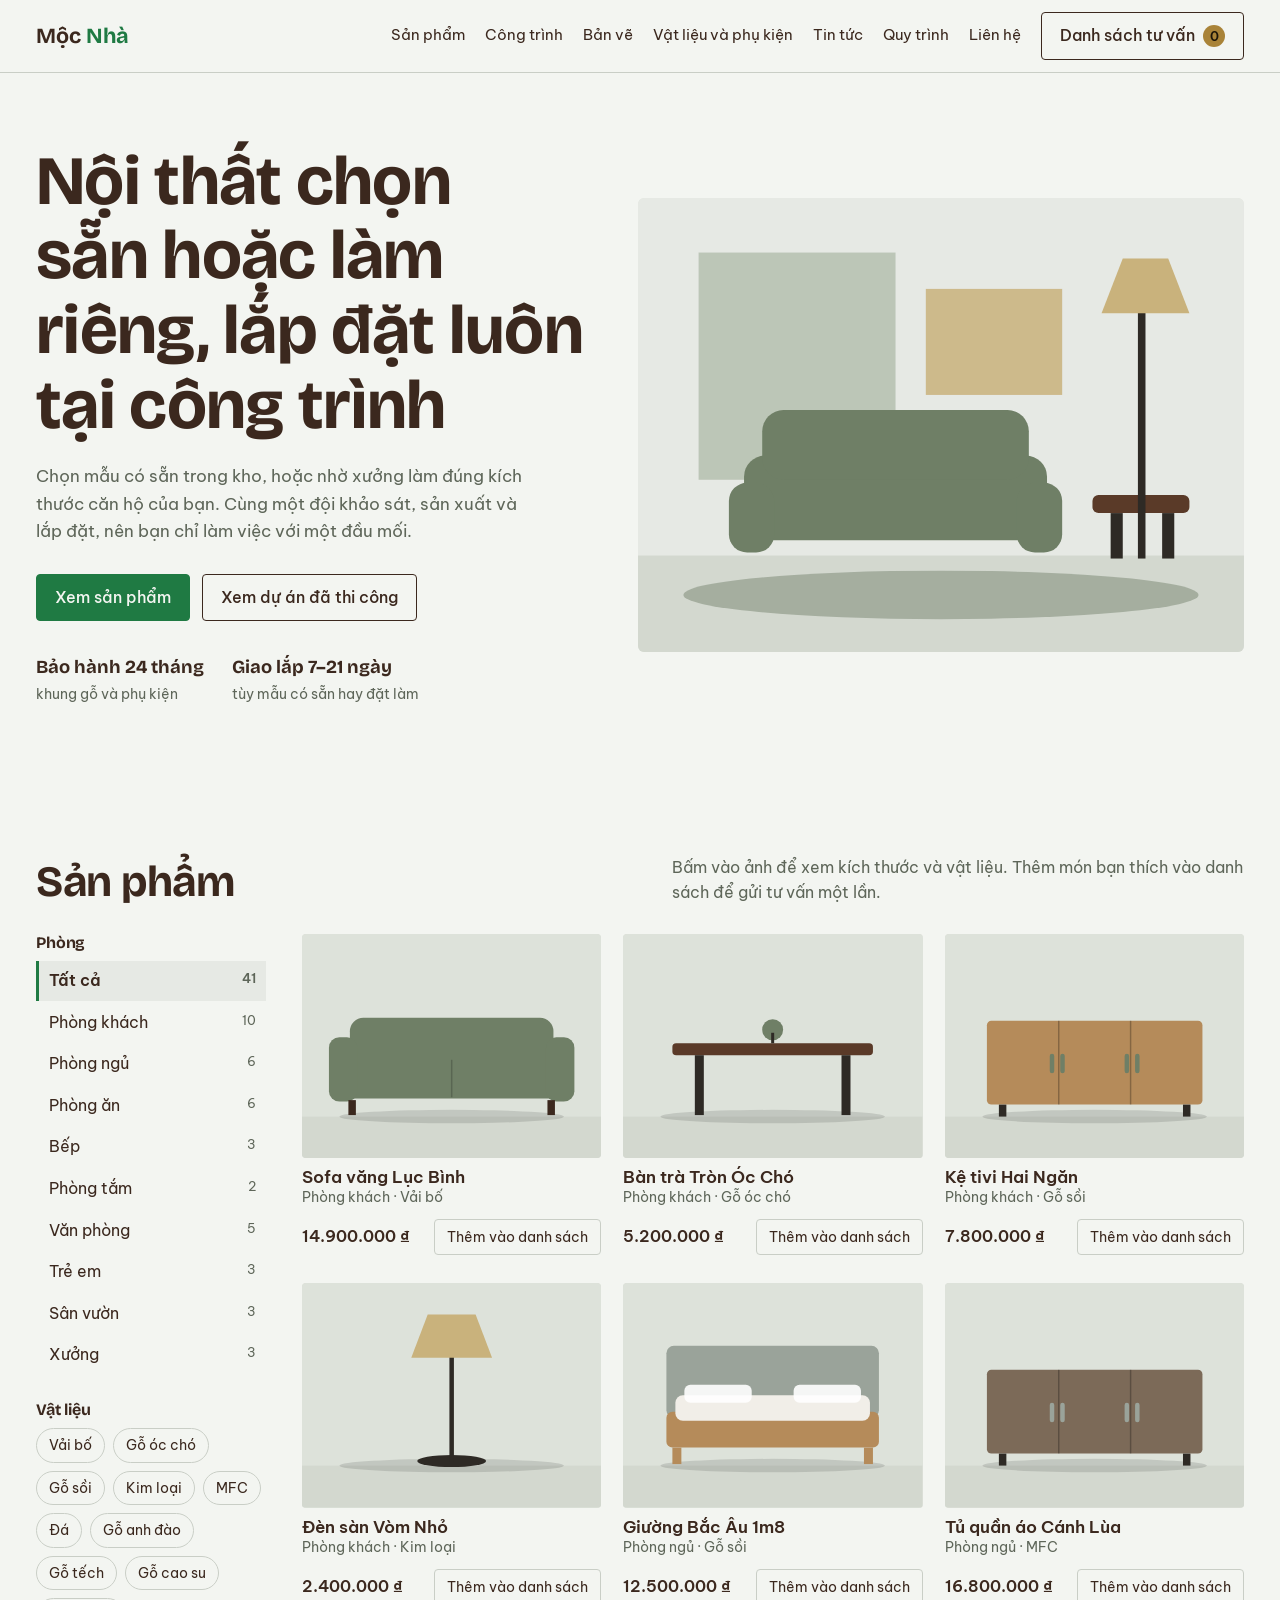
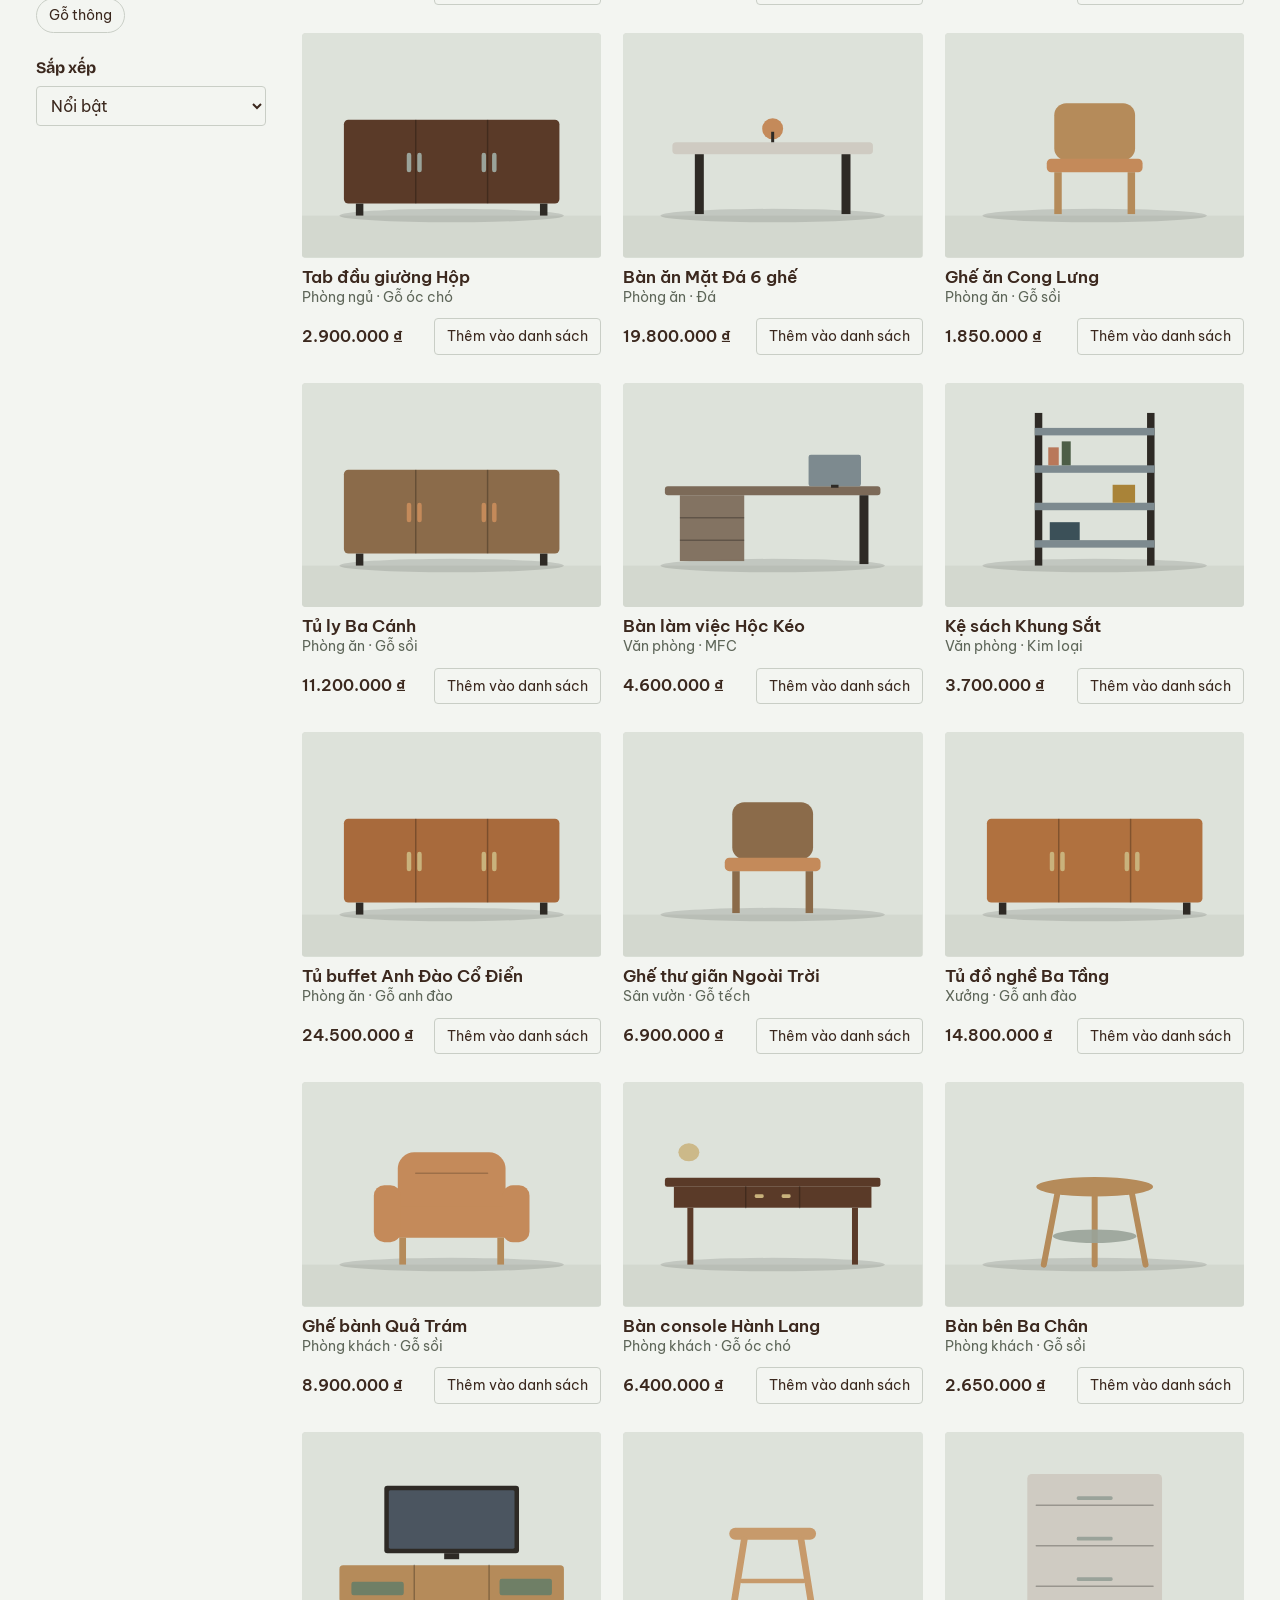
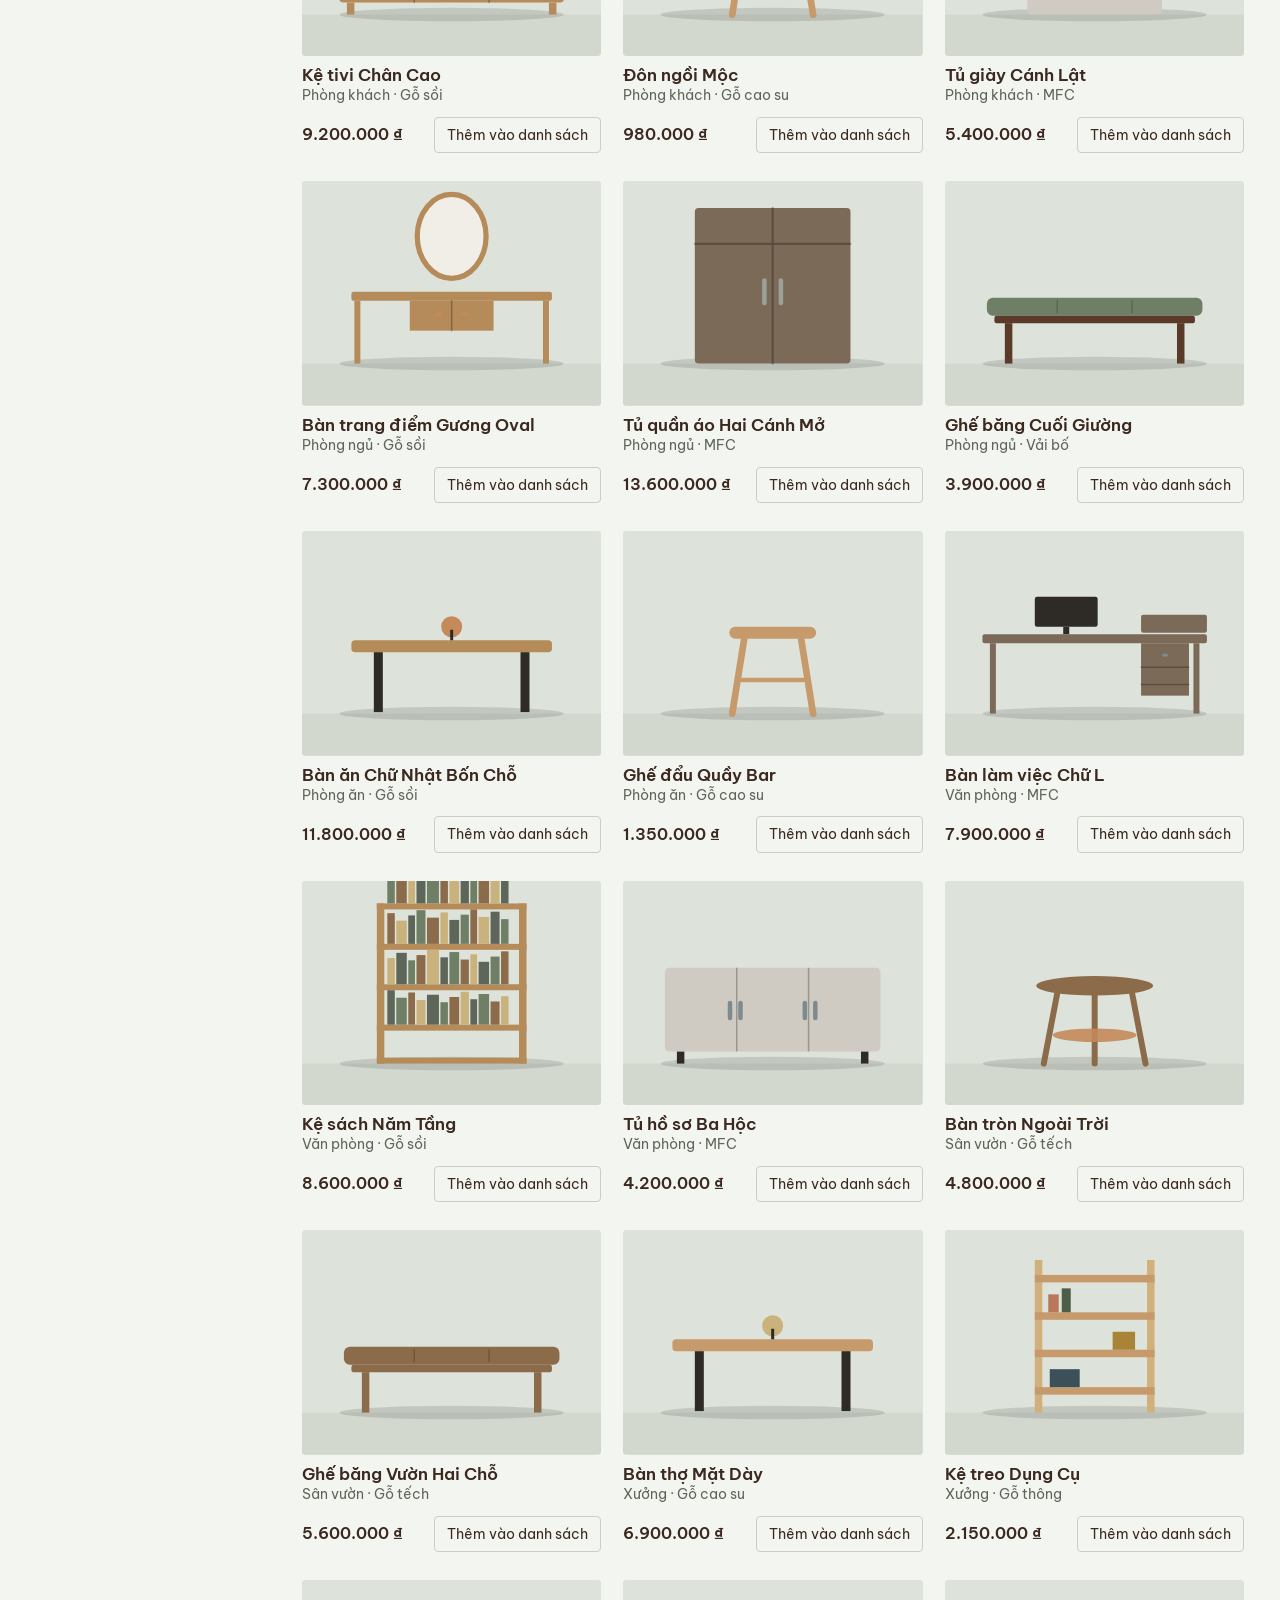
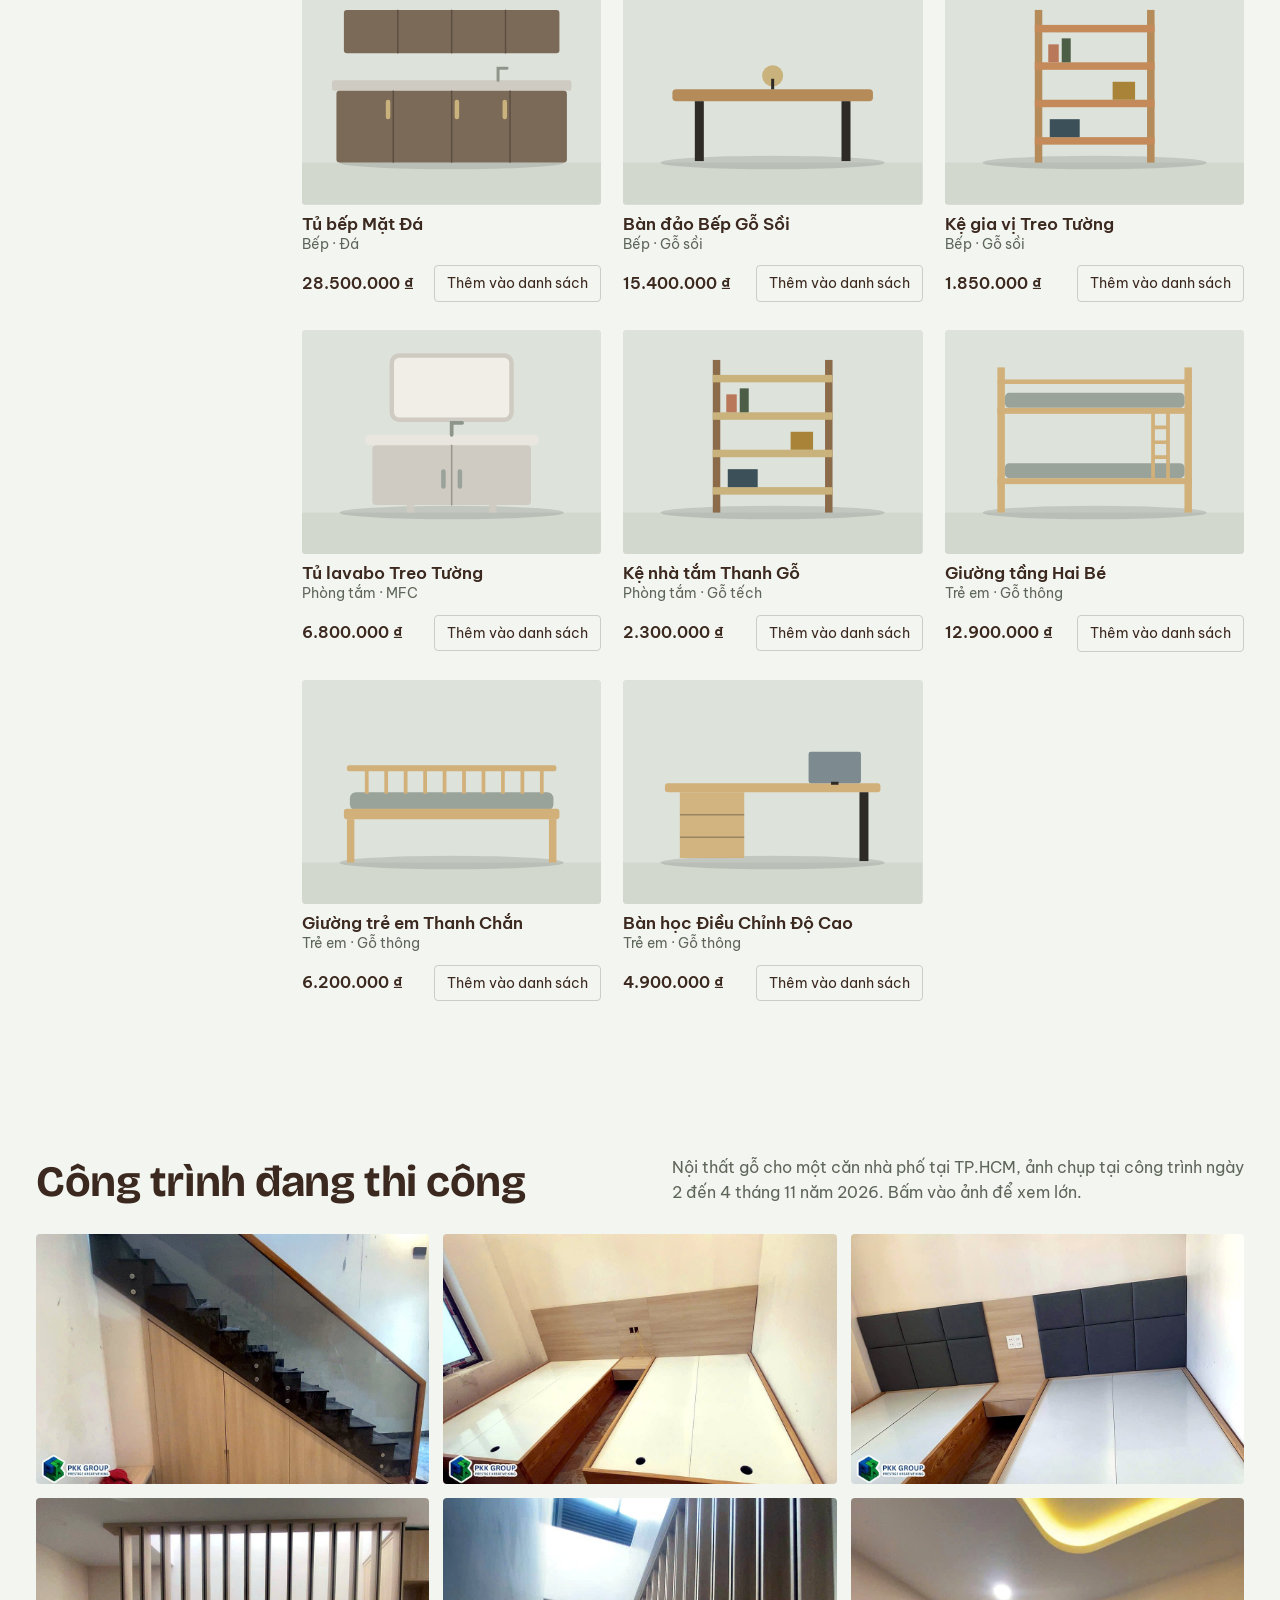
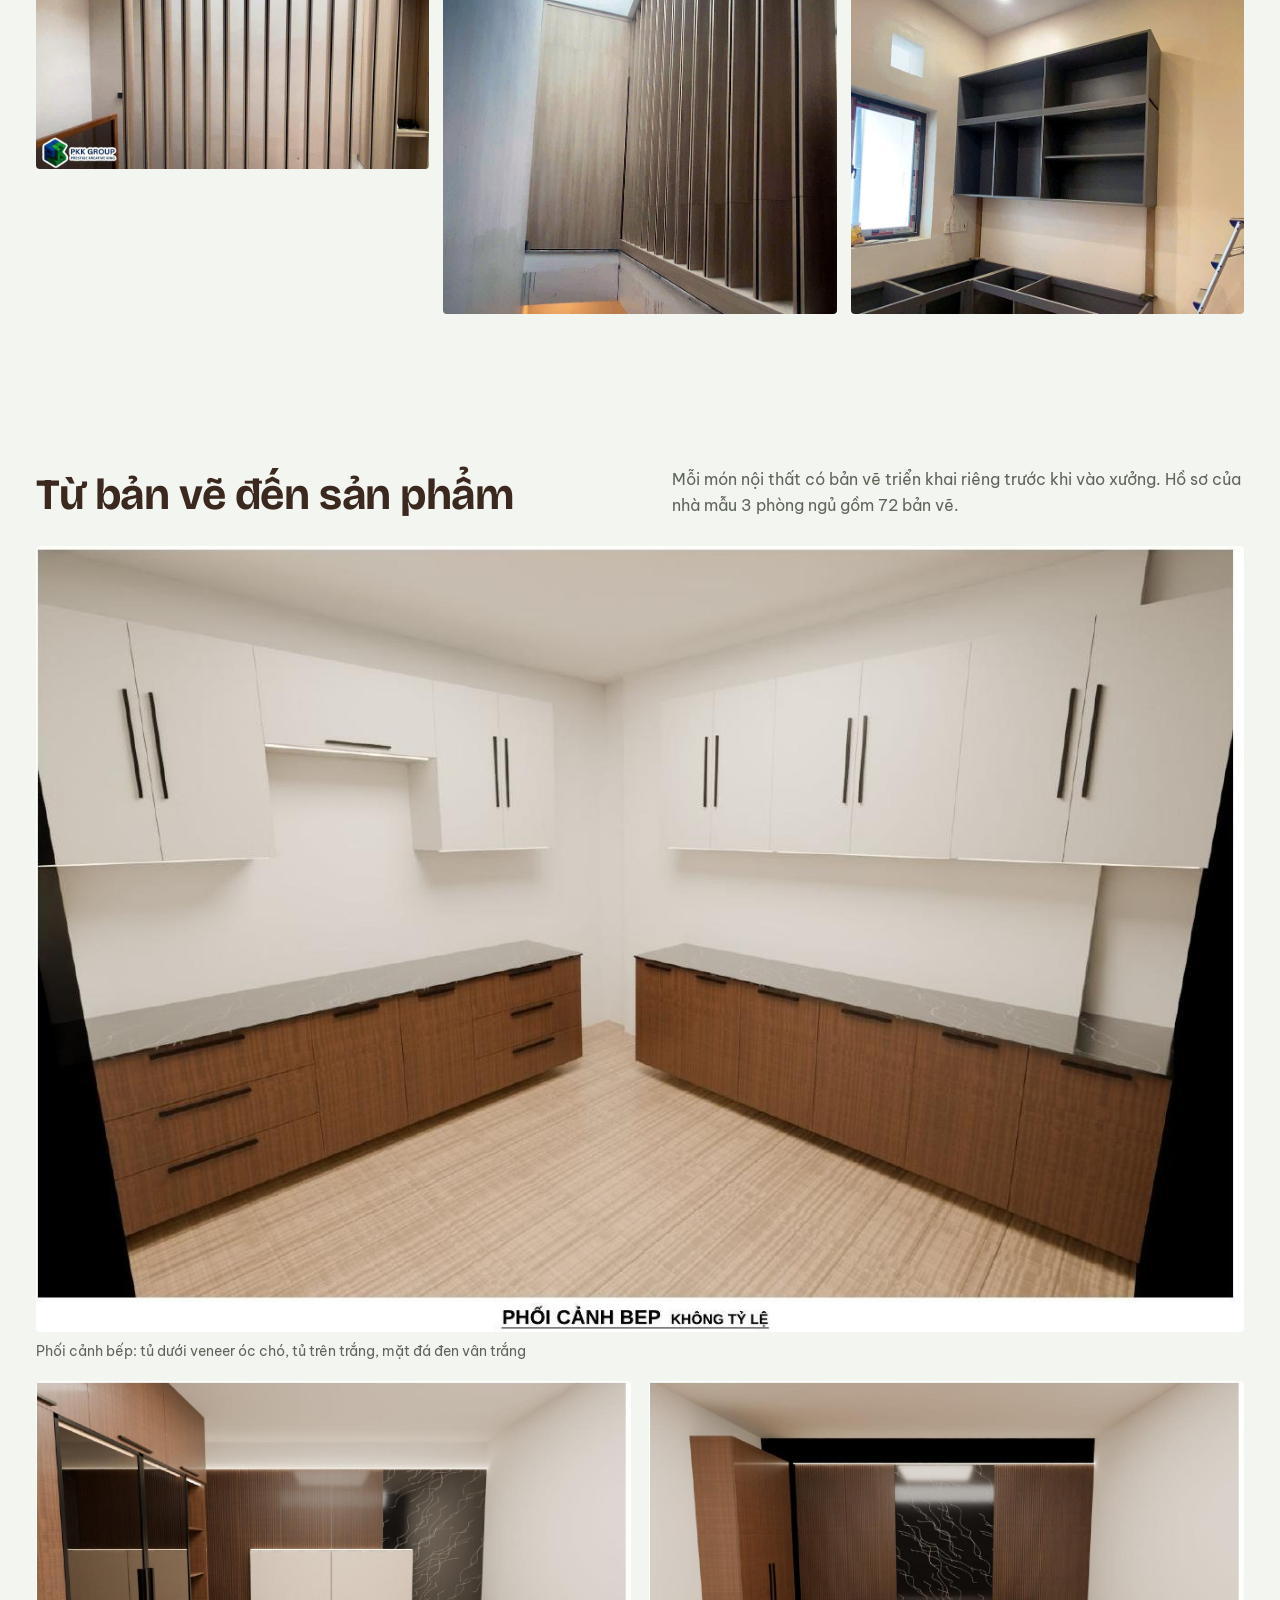
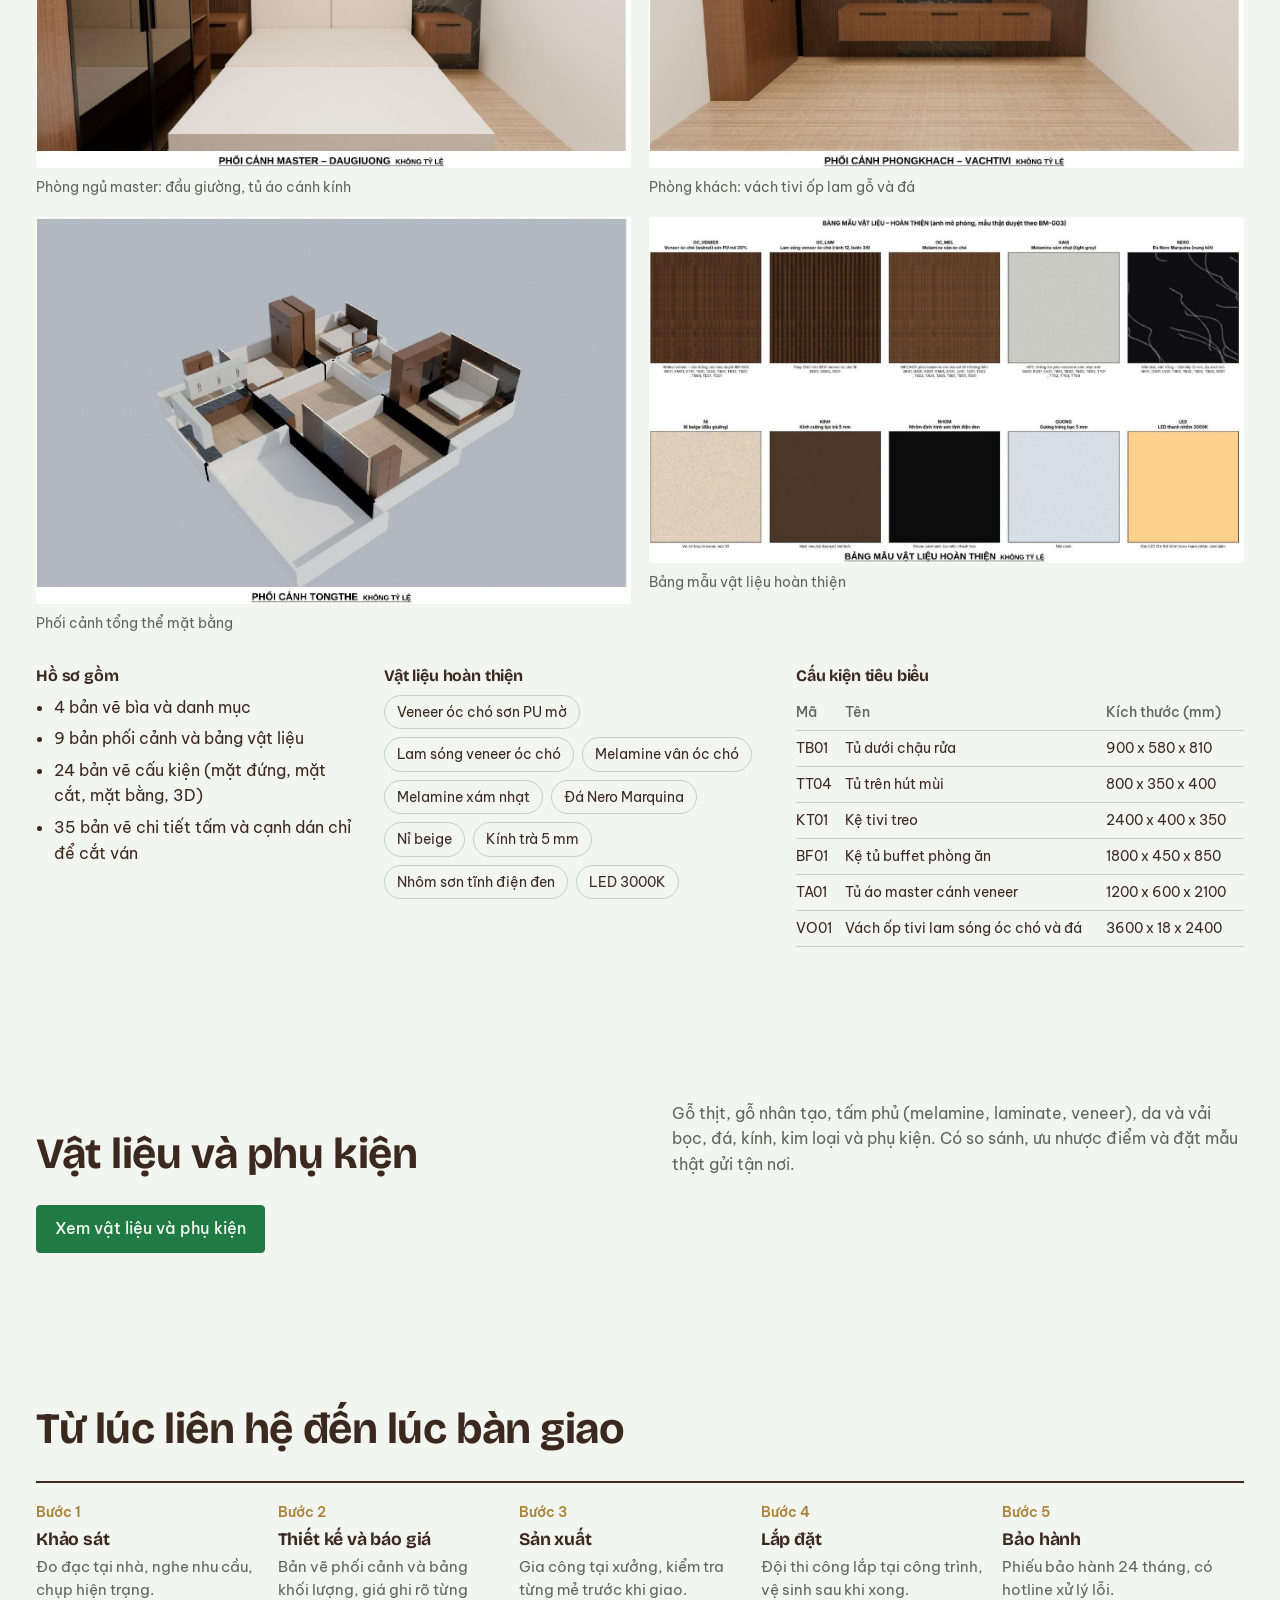
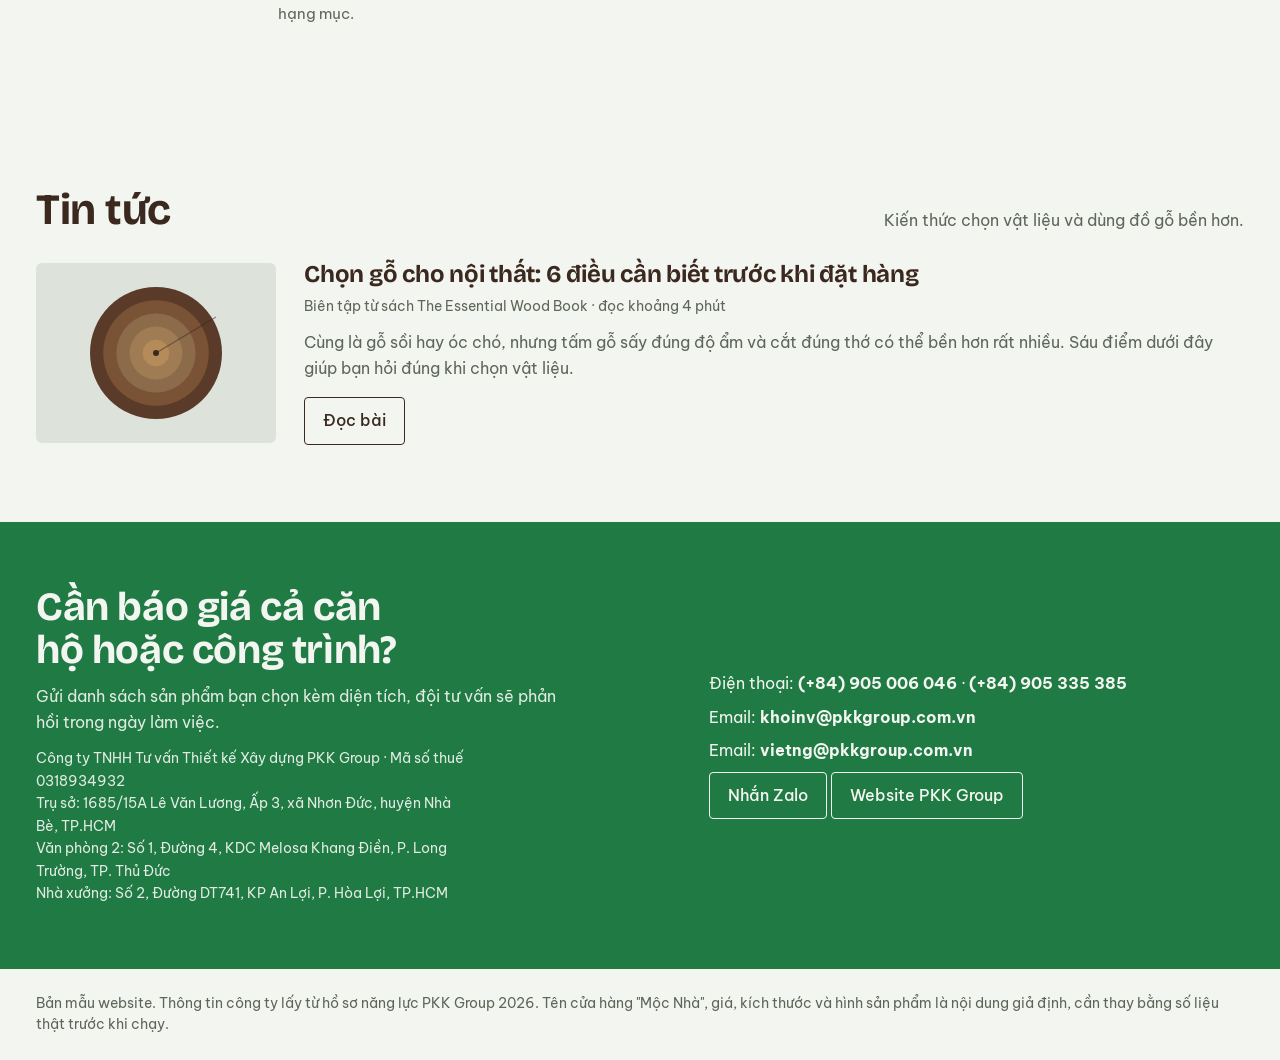
==== index.html @ bb5af784 "Mở rộng danh mục lên 41 sản phẩm, thêm 14 kiểu hình vẽ, bộ lọc tự lấy từ dữ liệu Co-Authored-By: Cla" ====
<!doctype html>
<html lang="vi">
<head>
<meta charset="utf-8">
<meta name="viewport" content="width=device-width,initial-scale=1,viewport-fit=cover">
<title>Mộc Nhà Nội Thất</title>
<meta name="description" content="Nội thất gỗ chọn sẵn hoặc làm riêng, thi công và lắp đặt trọn gói tại TP.HCM.">
<meta name="theme-color" content="#1F7A43">
<meta property="og:type" content="website">
<meta property="og:title" content="Mộc Nhà Nội Thất">
<meta property="og:description" content="Nội thất gỗ chọn sẵn hoặc làm riêng, thi công và lắp đặt trọn gói tại TP.HCM.">
<meta property="og:image" content="assets/du-an/tc-01.jpg">
<link rel="icon" href="favicon.svg" type="image/svg+xml">
<link rel="stylesheet" href="https://fonts.googleapis.com/css2?family=Be+Vietnam+Pro:wght@400;500;600&family=Bricolage+Grotesque:opsz,wght@12..96,500;12..96,700&display=swap">
<link rel="stylesheet" href="styles.css">
</head>
<body>

<header class="top">
  <div class="wrap">
    <a class="brand" href="#top">Mộc<span> Nhà</span></a>
    <nav class="nav" aria-label="Chính">
      <a href="#san-pham">Sản phẩm</a>
      <a href="#cong-trinh">Công trình</a>
      <a href="#ban-ve">Bản vẽ</a>
      <a href="vat-lieu.html">Vật liệu và phụ kiện</a>
      <a href="#tin-tuc">Tin tức</a>
      <a href="#quy-trinh">Quy trình</a>
      <a href="#lien-he">Liên hệ</a>
    </nav>
    <button class="btn" id="openList" type="button"><span class="t">Danh sách tư vấn</span><span class="count" id="listCount">0</span></button>
  </div>
</header>

<main id="top">
  <section class="wrap hero">
    <div>
      <h1>Nội thất chọn sẵn hoặc làm riêng, lắp đặt luôn tại công trình</h1>
      <p class="lead">Chọn mẫu có sẵn trong kho, hoặc nhờ xưởng làm đúng kích thước căn hộ của bạn. Cùng một đội khảo sát, sản xuất và lắp đặt, nên bạn chỉ làm việc với một đầu mối.</p>
      <div class="cta">
        <a class="btn solid" href="#san-pham">Xem sản phẩm</a>
        <a class="btn" href="#du-an">Xem dự án đã thi công</a>
      </div>
      <div class="facts">
        <div><b>Bảo hành 24 tháng</b>khung gỗ và phụ kiện</div>
        <div><b>Giao lắp 7–21 ngày</b>tùy mẫu có sẵn hay đặt làm</div>
      </div>
    </div>
    <div class="scene" id="heroScene" role="img" aria-label="Phòng khách mẫu với sofa, bàn trà và đèn sàn"></div>
  </section>

  <section class="wrap sec" id="san-pham">
    <div class="sec-head">
      <h2>Sản phẩm</h2>
      <p>Bấm vào ảnh để xem kích thước và vật liệu. Thêm món bạn thích vào danh sách để gửi tư vấn một lần.</p>
    </div>
    <div class="shop">
      <aside class="rail" aria-label="Bộ lọc">
        <div><h3>Phòng</h3><ul class="cats" id="cats"></ul></div>
        <div><h3>Vật liệu</h3><div class="chips" id="mats"></div></div>
        <div><h3><label for="sort">Sắp xếp</label></h3>
          <select id="sort"><option value="def">Nổi bật</option><option value="asc">Giá thấp đến cao</option><option value="desc">Giá cao đến thấp</option></select>
        </div>
      </aside>
      <div>
        <div class="grid" id="grid"></div>
      </div>
    </div>
  </section>

  <section class="wrap sec" id="cong-trinh">
    <div class="sec-head">
      <h2>Công trình đang thi công</h2>
      <p>Nội thất gỗ cho một căn nhà phố tại TP.HCM, ảnh chụp tại công trình ngày 2 đến 4 tháng 11 năm 2026. Bấm vào ảnh để xem lớn.</p>
    </div>
    <div class="gal" id="gal"></div>
  </section>

  <section class="wrap sec" id="ban-ve">
    <div class="sec-head">
      <h2>Từ bản vẽ đến sản phẩm</h2>
      <p>Mỗi món nội thất có bản vẽ triển khai riêng trước khi vào xưởng. Hồ sơ của nhà mẫu 3 phòng ngủ gồm 72 bản vẽ.</p>
    </div>
    <div class="drawings">
      <figure class="dwg wide"><img src="assets/ban-ve/phoi-canh-bep.jpg" alt="Phối cảnh bếp với tủ dưới veneer óc chó, tủ trên trắng, mặt đá Nero" loading="lazy"><figcaption>Phối cảnh bếp: tủ dưới veneer óc chó, tủ trên trắng, mặt đá đen vân trắng</figcaption></figure>
      <figure class="dwg"><img src="assets/ban-ve/phoi-canh-master.jpg" alt="Phối cảnh phòng ngủ master" loading="lazy"><figcaption>Phòng ngủ master: đầu giường, tủ áo cánh kính</figcaption></figure>
      <figure class="dwg"><img src="assets/ban-ve/phoi-canh-phong-khach.jpg" alt="Phối cảnh vách tivi phòng khách" loading="lazy"><figcaption>Phòng khách: vách tivi ốp lam gỗ và đá</figcaption></figure>
      <figure class="dwg"><img src="assets/ban-ve/phoi-canh-tong-the.jpg" alt="Phối cảnh tổng thể mặt bằng nội thất" loading="lazy"><figcaption>Phối cảnh tổng thể mặt bằng</figcaption></figure>
      <figure class="dwg"><img src="assets/ban-ve/bang-mau-vat-lieu.jpg" alt="Bảng mẫu vật liệu hoàn thiện" loading="lazy"><figcaption>Bảng mẫu vật liệu hoàn thiện</figcaption></figure>
    </div>
    <div class="dwg-info">
      <div>
        <h3>Hồ sơ gồm</h3>
        <ul class="plain">
          <li>4 bản vẽ bìa và danh mục</li>
          <li>9 bản phối cảnh và bảng vật liệu</li>
          <li>24 bản vẽ cấu kiện (mặt đứng, mặt cắt, mặt bằng, 3D)</li>
          <li>35 bản vẽ chi tiết tấm và cạnh dán chỉ để cắt ván</li>
        </ul>
      </div>
      <div>
        <h3>Vật liệu hoàn thiện</h3>
        <div class="chips">
          <span class="chip">Veneer óc chó sơn PU mờ</span><span class="chip">Lam sóng veneer óc chó</span><span class="chip">Melamine vân óc chó</span><span class="chip">Melamine xám nhạt</span><span class="chip">Đá Nero Marquina</span><span class="chip">Nỉ beige</span><span class="chip">Kính trà 5 mm</span><span class="chip">Nhôm sơn tĩnh điện đen</span><span class="chip">LED 3000K</span>
        </div>
      </div>
      <div style="min-width:0">
        <h3>Cấu kiện tiêu biểu</h3>
        <div style="overflow-x:auto"><table class="tbl">
          <tr><th>Mã</th><th>Tên</th><th>Kích thước (mm)</th></tr>
          <tr><td>TB01</td><td>Tủ dưới chậu rửa</td><td>900 x 580 x 810</td></tr>
          <tr><td>TT04</td><td>Tủ trên hút mùi</td><td>800 x 350 x 400</td></tr>
          <tr><td>KT01</td><td>Kệ tivi treo</td><td>2400 x 400 x 350</td></tr>
          <tr><td>BF01</td><td>Kệ tủ buffet phòng ăn</td><td>1800 x 450 x 850</td></tr>
          <tr><td>TA01</td><td>Tủ áo master cánh veneer</td><td>1200 x 600 x 2100</td></tr>
          <tr><td>VO01</td><td>Vách ốp tivi lam sóng óc chó và đá</td><td>3600 x 18 x 2400</td></tr>
        </table></div>
      </div>
    </div>
  </section>

  <section class="wrap sec" id="vat-lieu">
    <div class="sec-head">
      <h2>Vật liệu và phụ kiện</h2>
      <p>Gỗ thịt, gỗ nhân tạo, tấm phủ (melamine, laminate, veneer), da và vải bọc, đá, kính, kim loại và phụ kiện. Có so sánh, ưu nhược điểm và đặt mẫu thật gửi tận nơi.</p>
    </div>
    <a class="btn solid" href="vat-lieu.html">Xem vật liệu và phụ kiện</a>
  </section>

  <section class="wrap sec" id="quy-trinh">
    <div class="sec-head"><h2>Từ lúc liên hệ đến lúc bàn giao</h2></div>
    <ol class="steps">
      <li><h3>Khảo sát</h3><p>Đo đạc tại nhà, nghe nhu cầu, chụp hiện trạng.</p></li>
      <li><h3>Thiết kế và báo giá</h3><p>Bản vẽ phối cảnh và bảng khối lượng, giá ghi rõ từng hạng mục.</p></li>
      <li><h3>Sản xuất</h3><p>Gia công tại xưởng, kiểm tra từng mẻ trước khi giao.</p></li>
      <li><h3>Lắp đặt</h3><p>Đội thi công lắp tại công trình, vệ sinh sau khi xong.</p></li>
      <li><h3>Bảo hành</h3><p>Phiếu bảo hành 24 tháng, có hotline xử lý lỗi.</p></li>
    </ol>
  </section>

  <section class="wrap sec" id="tin-tuc">
    <div class="sec-head">
      <h2>Tin tức</h2>
      <p>Kiến thức chọn vật liệu và dùng đồ gỗ bền hơn.</p>
    </div>
    <article class="news">
      <div class="news-art" aria-hidden="true">
        <svg viewBox="0 0 400 300" preserveAspectRatio="xMidYMid slice"><rect width="400" height="300" fill="var(--panel)"/>
          <circle cx="200" cy="150" r="110" fill="#5A3A28"/><circle cx="200" cy="150" r="88" fill="#7A5236"/><circle cx="200" cy="150" r="66" fill="#8B6B4A"/><circle cx="200" cy="150" r="44" fill="#A07C55"/><circle cx="200" cy="150" r="22" fill="#B58B5A"/><circle cx="200" cy="150" r="5" fill="#3B281E"/>
          <path d="M200 150L300 90" stroke="#3B281E" stroke-width="2" opacity=".5"/></svg>
      </div>
      <div>
        <h3>Chọn gỗ cho nội thất: 6 điều cần biết trước khi đặt hàng</h3>
        <p class="meta">Biên tập từ sách The Essential Wood Book · đọc khoảng 4 phút</p>
        <p style="margin:12px 0 16px;color:var(--muted)">Cùng là gỗ sồi hay óc chó, nhưng tấm gỗ sấy đúng độ ẩm và cắt đúng thớ có thể bền hơn rất nhiều. Sáu điểm dưới đây giúp bạn hỏi đúng khi chọn vật liệu.</p>
        <button class="btn" type="button" id="openNews">Đọc bài</button>
      </div>
    </article>
  </section>
</main>

<section class="contact" id="lien-he">
  <div class="wrap">
    <div>
      <h2>Cần báo giá cả căn hộ hoặc công trình?</h2>
      <p>Gửi danh sách sản phẩm bạn chọn kèm diện tích, đội tư vấn sẽ phản hồi trong ngày làm việc.</p>
      <p style="font-size:.88rem">Công ty TNHH Tư vấn Thiết kế Xây dựng PKK Group · Mã số thuế 0318934932<br>Trụ sở: 1685/15A Lê Văn Lương, Ấp 3, xã Nhơn Đức, huyện Nhà Bè, TP.HCM<br>Văn phòng 2: Số 1, Đường 4, KDC Melosa Khang Điền, P. Long Trường, TP. Thủ Đức<br>Nhà xưởng: Số 2, Đường DT741, KP An Lợi, P. Hòa Lợi, TP.HCM</p>
    </div>
    <ul>
      <li>Điện thoại: <strong>(+84) 905 006 046</strong> · <strong>(+84) 905 335 385</strong></li>
      <li>Email: <strong>khoinv@pkkgroup.com.vn</strong></li>
      <li>Email: <strong>vietng@pkkgroup.com.vn</strong></li>
      <li><a class="btn" href="https://zalo.me/84905006046" target="_blank" rel="noopener">Nhắn Zalo</a> <a class="btn" href="https://pkkgroup.com.vn/" target="_blank" rel="noopener">Website PKK Group</a></li>
    </ul>
  </div>
</section>
<footer class="wrap">Bản mẫu website. Thông tin công ty lấy từ hồ sơ năng lực PKK Group 2026. Tên cửa hàng "Mộc Nhà", giá, kích thước và hình sản phẩm là nội dung giả định, cần thay bằng số liệu thật trước khi chạy.</footer>

<div class="ov" id="detail" hidden role="dialog" aria-modal="true" aria-labelledby="dTitle">
  <div class="sheet">
    <div class="pic" id="dPic"></div>
    <div class="body">
      <button class="x" type="button" data-close>Đóng</button>
      <h2 id="dTitle"></h2>
      <p class="price" id="dPrice"></p>
      <p id="dDesc" style="color:var(--muted)"></p>
      <dl class="spec" id="dSpec"></dl>
      <button class="btn solid" type="button" id="dAdd">Thêm vào danh sách tư vấn</button>
    </div>
  </div>
</div>

<div class="ov drawer" id="drawer" hidden role="dialog" aria-modal="true" aria-labelledby="lTitle">
  <div class="sheet">
    <button class="x" type="button" data-close style="float:right">Đóng</button>
    <h2 id="lTitle" style="font-size:1.4rem">Danh sách tư vấn</h2>
    <ul id="listItems"></ul>
    <p id="listTotal" class="price"></p>
    <label for="msg" style="display:block;margin:14px 0 6px;font-size:.9rem;color:var(--muted)">Nội dung để gửi qua Zalo hoặc email</label>
    <textarea id="msg" readonly></textarea>
    <div style="display:flex;gap:10px;margin-top:12px;flex-wrap:wrap">
      <button class="btn solid" type="button" id="copyMsg">Sao chép nội dung</button>
      <button class="btn" type="button" id="clearList">Xóa danh sách</button>
    </div>
  </div>
</div>
<div class="ov" id="lightbox" hidden role="dialog" aria-modal="true" aria-label="Xem ảnh">
  <figure style="margin:0;max-width:min(960px,100%);max-height:100%;display:grid;gap:10px;justify-items:center;color:#F3EEE6">
    <img id="lbImg" alt="" style="max-width:100%;max-height:calc(100vh - 120px);object-fit:contain;border-radius:4px">
    <figcaption id="lbCap"></figcaption>
    <button class="x" type="button" data-close style="color:#F3EEE6;border-color:#F3EEE6">Đóng</button>
  </figure>
</div>

<div class="ov" id="news" hidden role="dialog" aria-modal="true" aria-labelledby="nTitle">
  <div class="sheet article">
    <button class="x" type="button" data-close>Đóng</button>
    <h2 id="nTitle">Chọn gỗ cho nội thất: 6 điều cần biết trước khi đặt hàng</h2>
    <p class="meta" style="color:var(--muted);font-size:.88rem">Biên tập từ nội dung sách The Essential Wood Book (Cedar Lane Press, 2020)</p>
    <h3>1. Gỗ cứng và gỗ mềm không nói về độ cứng</h3>
    <p>Gỗ cứng (hardwood) là gỗ của cây lá rộng như sồi, óc chó, anh đào. Gỗ mềm (softwood) là gỗ của cây lá kim như thông. Cách gọi chỉ phân loại cây, vì có loại gỗ cứng còn nhẹ hơn một số gỗ mềm. Với nội thất, câu hỏi hữu ích hơn là gỗ chịu mài mòn và chịu va đập ra sao, và có hợp với món đồ bạn định dùng không.</p>
    <h3>2. Độ ẩm quyết định gỗ có cong vênh hay không</h3>
    <p>Gỗ hút và nhả ẩm theo không khí. Gỗ còn ướt khi đóng thành đồ sẽ co lại, nứt mối ghép và cong cánh tủ. Hãy hỏi xưởng gỗ được sấy đến độ ẩm bao nhiêu và có đo lại trước khi gia công không. Con số hợp lý phụ thuộc môi trường dùng, và ở TP.HCM nóng ẩm thì mức an toàn cao hơn xứ lạnh. Gỗ mới về nên để ổn định vài ngày trong xưởng trước khi cắt.</p>
    <h3>3. Hướng thớ cho vẻ ngoài và độ ổn định</h3>
    <p>Cách xẻ khúc gỗ cho ra hai kiểu mặt ván chính. Ván xẻ hướng tâm (quartersawn) cho vân thẳng, đều, ít cong vênh hơn nhưng giá cao hơn. Ván xẻ tiếp tuyến (plainsawn) cho vân hình núi uốn lượn, dễ bắt mắt và rẻ hơn. Mặt bàn lớn hoặc cánh tủ cao thường nên chọn ván ổn định hơn.</p>
    <h3>4. Mỗi loài gỗ có tính cách riêng</h3>
    <p>Óc chó có màu nâu sâu, dễ gia công, hợp bàn ăn và vách ốp. Sồi trắng chắc, chịu ẩm tốt, hợp giường và đồ ngoài trời có che. Anh đào đổi sang màu đỏ ấm theo thời gian. Thích hợp nhất là chọn loài gỗ theo vị trí đặt đồ, không chỉ theo màu.</p>
    <h3>5. Veneer và ván công nghiệp không phải là hàng kém</h3>
    <p>Veneer là lớp gỗ thật mỏng dán lên cốt ván. Nhờ vậy tấm lớn như cánh tủ hay vách ốp ít cong hơn gỗ nguyên khối và dùng ít gỗ quý hơn. Điều cần hỏi là cốt ván loại nào, có chống ẩm không, dán cạnh bằng gì và sơn phủ ra sao.</p>
    <h3>6. Hỏi về nguồn gốc gỗ</h3>
    <p>Nên chọn gỗ có giấy tờ nguồn gốc rõ ràng, ưu tiên gỗ khai thác bền vững. Đây là lợi ích lâu dài: gỗ hợp pháp thì dễ bảo hành, dễ bán lại và yên tâm khi bàn giao cho chủ đầu tư.</p>
    <p class="note">Bài viết là bản tóm tắt tiếng Việt, diễn đạt lại theo ý chính. Các mức độ ẩm và so sánh trong bài mang tính tham khảo chung, hãy hỏi xưởng thông số cụ thể cho từng lô gỗ.</p>
  </div>
</div>

<div class="toast" id="toast" hidden role="status"></div>

<script src="products.js"></script>
<script>
(function(){
  /* ---------- data ---------- */
  var P=window.MN_PRODUCTS,art=window.mnArt;

  /* Phòng và vật liệu lấy tự động từ products.js: thêm sản phẩm với giá trị mới là bộ lọc tự có. */
  var roomOrder=["Phòng khách","Phòng ngủ","Phòng ăn","Bếp","Phòng tắm","Văn phòng","Trẻ em","Sân vườn","Xưởng"];
  var rooms=["Tất cả"].concat(roomOrder.filter(function(r){return P.some(function(p){return p.room===r})}),
    P.map(function(p){return p.room}).filter(function(r,i,a){return roomOrder.indexOf(r)<0&&a.indexOf(r)===i}));
  var mats=P.map(function(p){return p.mat}).filter(function(m,i,a){return a.indexOf(m)===i});
  var state={room:"Tất cả",mat:null,sort:"def"};
  var list=[];
  try{var s=localStorage.getItem("mocnha-list");if(s)list=JSON.parse(s).filter(function(i){return P.some(function(p){return p.id===i})})}catch(e){}

  var $=function(id){return document.getElementById(id)};
  var vnd=function(n){return n.toLocaleString("vi-VN")+" ₫"};

  /* ---------- illustrations ---------- */
  function scene(a,b,c){ /* room backdrop for hero and projects */
    return '<svg viewBox="0 0 400 300" preserveAspectRatio="xMidYMid slice" aria-hidden="true"><rect width="400" height="300" fill="var(--plaster)"/><rect x="40" y="36" width="130" height="150" fill="'+a+'" opacity=".9"/><rect x="190" y="60" width="90" height="70" fill="'+b+'" opacity=".85"/><rect y="236" width="400" height="64" fill="var(--floor)"/><ellipse cx="200" cy="262" rx="170" ry="16" fill="'+c+'" opacity=".35"/>'+c_items(c)+'</svg>';
  }
  function c_items(c){return '<rect x="70" y="170" width="200" height="56" rx="14" fill="#6F7F66"/><rect x="82" y="140" width="176" height="46" rx="14" fill="#6F7F66"/><rect x="60" y="188" width="30" height="46" rx="12" fill="#6F7F66"/><rect x="250" y="188" width="30" height="46" rx="12" fill="#6F7F66"/><rect x="300" y="196" width="64" height="12" rx="4" fill="#5A3A28"/><rect x="312" y="208" width="8" height="30" fill="#2E2A25"/><rect x="346" y="208" width="8" height="30" fill="#2E2A25"/><rect x="330" y="70" width="5" height="168" fill="#2E2A25"/><path d="M306 76l14-36h30l14 36z" fill="#C9B27C"/>'}

  $("heroScene").innerHTML=scene("#B9C2B3","#C9B27C","#4D5E47");

  /* ---------- catalog ---------- */
  function visible(){
    var r=P.filter(function(p){return (state.room==="Tất cả"||p.room===state.room)&&(!state.mat||p.mat===state.mat)});
    if(state.sort==="asc")r.sort(function(a,b){return a.price-b.price});
    if(state.sort==="desc")r.sort(function(a,b){return b.price-a.price});
    return r;
  }
  function renderRail(){
    $("cats").innerHTML=rooms.map(function(r){
      var c=r==="Tất cả"?P.length:P.filter(function(p){return p.room===r}).length;
      return '<li><button type="button" data-room="'+r+'" aria-pressed="'+(state.room===r)+'"><span>'+r+'</span><small>'+c+'</small></button></li>';
    }).join("");
    $("mats").innerHTML=mats.map(function(m){return '<button type="button" class="chip" data-mat="'+m+'" aria-pressed="'+(state.mat===m)+'">'+m+'</button>'}).join("");
  }
  function renderGrid(){
    var r=visible();
    $("grid").innerHTML=r.length?r.map(function(p){
      return '<article class="card"><button type="button" class="pic" data-open="'+p.id+'" aria-label="Xem '+p.n+'">'+art(p)+'</button><div><h3>'+p.n+'</h3><div class="meta">'+p.room+' · '+p.mat+'</div></div><div class="row"><span class="price">'+vnd(p.price)+'</span><button class="add" type="button" data-add="'+p.id+'">'+(list.indexOf(p.id)>-1?"Đã thêm":"Thêm vào danh sách")+'</button></div></article>';
    }).join(""):'<p class="empty">Chưa có sản phẩm khớp bộ lọc. Bỏ chọn vật liệu hoặc đổi phòng để xem thêm.</p>';
  }
  function save(){try{localStorage.setItem("mocnha-list",JSON.stringify(list))}catch(e){}}
  function renderList(){
    $("listCount").textContent=list.length;
    var items=list.map(function(id){return P.filter(function(p){return p.id===id})[0]});
    $("listItems").innerHTML=items.length?items.map(function(p){return '<li><span>'+p.n+'<br><small class="price">'+vnd(p.price)+'</small></span><button type="button" data-rm="'+p.id+'">Bỏ</button></li>'}).join(""):'<li style="border:0;color:var(--muted)">Chưa có món nào. Chọn sản phẩm rồi bấm "Thêm vào danh sách".</li>';
    var total=items.reduce(function(s,p){return s+p.price},0);
    $("listTotal").textContent=items.length?"Tạm tính: "+vnd(total):"";
    $("msg").value=items.length?"Chào bạn, tôi muốn được tư vấn và báo giá các sản phẩm sau:\n"+items.map(function(p,i){return (i+1)+". "+p.n+" ("+p.dim+") - "+vnd(p.price)}).join("\n")+"\nTạm tính: "+vnd(total)+"\nTên và số điện thoại của tôi: ":"";
  }
  function toast(t){var el=$("toast");el.textContent=t;el.hidden=false;clearTimeout(toast.t);toast.t=setTimeout(function(){el.hidden=true},2200)}
  function toggle(id){
    var i=list.indexOf(id);
    if(i>-1){list.splice(i,1);toast("Đã bỏ khỏi danh sách")}else{list.push(id);toast("Đã thêm vào danh sách tư vấn")}
    save();renderList();renderGrid();
  }

  /* ---------- events ---------- */
  document.addEventListener("click",function(e){
    var t=e.target.closest("button");if(!t)return;
    if(t.dataset.room){state.room=t.dataset.room;renderRail();renderGrid()}
    else if(t.dataset.mat){state.mat=state.mat===t.dataset.mat?null:t.dataset.mat;renderRail();renderGrid()}
    else if(t.dataset.add)toggle(+t.dataset.add);
    else if(t.dataset.rm)toggle(+t.dataset.rm);
    else if(t.dataset.open)openDetail(+t.dataset.open);
    else if(t.dataset.photo)openPhoto(+t.dataset.photo);
    else if(t.hasAttribute("data-close"))closeAll();
  });
  function closeAll(){["detail","drawer","news","lightbox"].forEach(function(id){$(id).hidden=true})}
  var shots=[
    ["tc-01","Cầu thang kính và tủ âm liền khối bên dưới"],["tc-02","Vách lam gỗ phân chia không gian"],["tc-03","Giường hộc kéo, đầu giường ốp gỗ"],
    ["tc-04","Lam gỗ cao thông tầng"],["tc-05","Đầu giường bọc nệm xám"],["tc-06","Tủ bếp và kệ trang trí sơn xám"]
  ];
  $("gal").innerHTML=shots.map(function(s,i){return '<button type="button" data-photo="'+i+'" aria-label="Xem ảnh: '+s[1]+'"><img src="assets/du-an/'+s[0]+'.jpg" alt="'+s[1]+'" loading="lazy"></button>'}).join("");
  function openPhoto(i){$("lbImg").src="assets/du-an/"+shots[i][0]+".jpg";$("lbImg").alt=shots[i][1];$("lbCap").textContent=shots[i][1];$("lightbox").hidden=false}
  $("openNews").addEventListener("click",function(){$("news").hidden=false});
  $("sort").addEventListener("change",function(e){state.sort=e.target.value;renderGrid()});
  $("openList").addEventListener("click",function(){$("drawer").hidden=false});
  ["detail","drawer","news","lightbox"].forEach(function(id){$(id).addEventListener("click",function(e){if(e.target===$(id))$(id).hidden=true})});
  document.addEventListener("keydown",function(e){if(e.key==="Escape")closeAll()});
  $("clearList").addEventListener("click",function(){list=[];save();renderList();renderGrid()});
  $("copyMsg").addEventListener("click",function(){
    var m=$("msg");if(!m.value){toast("Danh sách đang trống");return}
    function fallback(){m.focus();m.select();toast("Đã chọn sẵn nội dung, hãy nhấn Ctrl+C hoặc giữ để sao chép")}
    try{navigator.clipboard.writeText(m.value).then(function(){toast("Đã sao chép nội dung")},fallback)}catch(e){fallback()}
  });
  var cur=null;
  function openDetail(id){
    var p=P.filter(function(x){return x.id===id})[0];cur=p;
    $("dPic").innerHTML=art(p);$("dTitle").textContent=p.n;$("dPrice").textContent=vnd(p.price);$("dDesc").textContent=p.d;
    $("dSpec").innerHTML='<dt>Kích thước</dt><dd>'+p.dim+'</dd><dt>Vật liệu</dt><dd>'+p.mat+'</dd><dt>Phòng</dt><dd>'+p.room+'</dd><dt>Bảo hành</dt><dd>24 tháng</dd>'+(p.src?'<dt>Nguồn ý tưởng</dt><dd>'+p.src+'</dd>':'');
    $("dAdd").textContent=list.indexOf(id)>-1?"Bỏ khỏi danh sách tư vấn":"Thêm vào danh sách tư vấn";
    $("detail").hidden=false;
  }
  $("dAdd").addEventListener("click",function(){if(cur){toggle(cur.id);$("detail").hidden=true}});

  renderRail();renderGrid();renderList();
})();
</script>
</body>
</html>
---- styles.css ----
/* Layout: catalog (smow) crossed with editorial project spreads (Boca do Lobo): hero, filterable catalog with side rail, asymmetric project spread, build process, contact. */
:root{
  --plaster:#E6E9E4;      /* wall */
  --paper:#F3F5F1;        /* page */
  --walnut:#3B281E;       /* ink + wood */
  --moss:#1F7A43;         /* accent, PKK green */
  --brass:#A98338;        /* small highlights */
  --line:#C9CEC6;
  --muted:#5E6659;
  --floor:#D3D8CF;
  --panel:#DDE2DA;
  --on-accent:#F3F5F1;
  --font-display:"Bricolage Grotesque","Be Vietnam Pro",system-ui,sans-serif;
  --font-body:"Be Vietnam Pro",system-ui,-apple-system,"Segoe UI",sans-serif;
}
@media (prefers-color-scheme: dark){:root:not([data-theme="light"]){
  --plaster:#222A23;--paper:#171C18;--walnut:#ECE6DD;--moss:#7CC596;--brass:#D2AE5E;--line:#37403A;--muted:#A3AC9E;--floor:#2A332B;--panel:#2A332B;--on-accent:#171C18;color-scheme:dark}}
:root[data-theme="dark"]{
  --plaster:#222A23;--paper:#171C18;--walnut:#ECE6DD;--moss:#7CC596;--brass:#D2AE5E;--line:#37403A;--muted:#A3AC9E;--floor:#2A332B;--panel:#2A332B;--on-accent:#171C18;color-scheme:dark}

*{box-sizing:border-box}
[hidden]{display:none!important}
body{margin:0;background:var(--paper);color:var(--walnut);font-family:var(--font-body);font-size:16px;line-height:1.6}
img{max-width:100%}
body::before{content:"";position:fixed;inset:0 0 auto;height:env(safe-area-inset-top,0px);background:var(--paper);z-index:30}
h1,h2,h3{font-family:var(--font-display);font-weight:700;line-height:1.08;text-wrap:balance;margin:0;letter-spacing:-.01em}
p{margin:0}
a{color:inherit}
button{font:inherit;color:inherit;cursor:pointer}
:focus-visible{outline:3px solid var(--brass);outline-offset:2px}
.wrap{max-width:1240px;margin:0 auto;padding-left:max(16px,env(safe-area-inset-left,0px));padding-right:max(16px,env(safe-area-inset-right,0px))}

/* header */
.top{position:sticky;top:env(safe-area-inset-top,0px);z-index:20;background:var(--paper);border-bottom:1px solid var(--line)}
.top .wrap{display:flex;align-items:center;gap:20px;padding-block:12px;flex-wrap:wrap}
.brand{font-family:var(--font-display);font-weight:700;font-size:1.35rem;text-decoration:none;margin-right:auto}
.brand span{color:var(--moss)}
.nav{display:flex;gap:20px;font-size:.95rem}
.nav a{text-decoration:none;padding:6px 0;border-bottom:2px solid transparent}
.nav a:hover{border-color:var(--brass)}
.btn{display:inline-flex;align-items:center;gap:8px;border:1.5px solid var(--walnut);background:transparent;padding:10px 18px;border-radius:4px;font-weight:500;text-decoration:none}
.btn:hover{background:var(--walnut);color:var(--paper)}
.btn.solid{background:var(--moss);border-color:var(--moss);color:var(--on-accent)}
.btn.solid:hover{background:var(--walnut);border-color:var(--walnut);color:var(--paper)}
.count{background:var(--brass);color:#1b1408;border-radius:99px;min-width:22px;height:22px;display:inline-grid;place-items:center;font-size:.8rem;font-weight:600;padding:0 6px}

/* hero */
.hero{display:grid;grid-template-columns:1fr 1.1fr;gap:clamp(24px,4vw,56px);align-items:center;padding-block:clamp(32px,6vw,72px)}
.hero h1{font-size:clamp(2.3rem,5.4vw,4.4rem)}
.hero p.lead{margin-top:20px;max-width:46ch;color:var(--muted);font-size:1.075rem}
.hero .cta{display:flex;gap:12px;flex-wrap:wrap;margin-top:28px}
.scene{background:var(--plaster);border-radius:6px;overflow:hidden;aspect-ratio:4/3;min-width:0}
.scene svg{display:block;width:100%;height:100%}
.facts{display:flex;gap:28px;flex-wrap:wrap;margin-top:32px;font-size:.9rem;color:var(--muted)}
.facts b{display:block;color:var(--walnut);font-family:var(--font-display);font-size:1.15rem}

/* catalog */
.sec{padding-block:clamp(40px,6vw,80px)}
.sec-head{display:flex;justify-content:space-between;align-items:end;gap:16px;flex-wrap:wrap;margin-bottom:28px}
.sec-head h2{font-size:clamp(1.8rem,3.4vw,2.7rem)}
.sec-head p{color:var(--muted);max-width:52ch}
.shop{display:grid;grid-template-columns:230px 1fr;gap:36px;align-items:start}
.rail{position:sticky;top:calc(env(safe-area-inset-top,0px) + 76px);display:grid;gap:26px;min-width:0}
.rail h3{font-size:1rem;margin-bottom:10px}
.cats{list-style:none;margin:0;padding:0;display:grid;gap:2px}
.cats button{width:100%;display:flex;justify-content:space-between;background:none;border:0;border-left:3px solid transparent;padding:7px 10px;text-align:left;border-radius:0}
.cats button:hover{background:var(--plaster)}
.cats button[aria-pressed="true"]{border-left-color:var(--moss);background:var(--plaster);font-weight:600}
.cats small{color:var(--muted)}
.chips{display:flex;flex-wrap:wrap;gap:8px}
.chip{border:1px solid var(--line);background:none;padding:5px 12px;border-radius:99px;font-size:.88rem}
.chip[aria-pressed="true"]{background:var(--walnut);color:var(--paper);border-color:var(--walnut)}
select{font:inherit;background:var(--paper);color:var(--walnut);border:1px solid var(--line);padding:8px 10px;border-radius:4px;width:100%}
.grid{display:grid;grid-template-columns:repeat(auto-fill,minmax(230px,1fr));gap:28px 22px;min-width:0}
.card{display:flex;flex-direction:column;gap:10px;min-width:0}
.card .pic{background:var(--panel);border-radius:4px;aspect-ratio:4/3;overflow:hidden;border:0;padding:0;width:100%}
.card .pic svg{width:100%;height:100%;display:block;transition:transform .35s}
.card .pic:hover svg{transform:scale(1.04)}
.card h3{font-size:1.05rem;font-weight:600;font-family:var(--font-body);letter-spacing:0}
.card .meta{color:var(--muted);font-size:.88rem}
.card .row{display:flex;justify-content:space-between;align-items:center;gap:10px}
.price{font-weight:600;font-variant-numeric:tabular-nums}
.add{border:1px solid var(--line);background:none;border-radius:4px;padding:6px 12px;font-size:.88rem}
.add:hover{border-color:var(--moss);color:var(--moss)}
.empty{padding:40px 0;color:var(--muted)}

/* process */
.steps{display:grid;grid-template-columns:repeat(5,1fr);gap:0;border-top:2px solid var(--walnut);counter-reset:s}
.steps li{list-style:none;padding:18px 18px 8px 0;counter-increment:s;min-width:0}
.steps li::before{content:"Bước " counter(s);display:block;color:var(--brass);font-weight:600;font-size:.88rem;margin-bottom:6px}
.steps h3{font-size:1.1rem;margin-bottom:6px}
.steps p{color:var(--muted);font-size:.92rem}
.steps{padding:0;margin:0}

/* contact */
.contact{background:var(--moss);color:var(--on-accent)}
.contact .wrap{display:grid;grid-template-columns:1.2fr 1fr;gap:32px;padding-block:clamp(36px,5vw,64px);align-items:center}
.contact h2{font-size:clamp(1.7rem,3.2vw,2.5rem)}
.contact p{margin-top:12px;max-width:48ch;opacity:.92}
.contact .btn{border-color:var(--on-accent);color:var(--on-accent)}
.contact .btn:hover{background:var(--on-accent);color:var(--moss)}
.contact ul{list-style:none;padding:0;margin:0;display:grid;gap:8px}
footer{padding-block:24px;color:var(--muted);font-size:.85rem}

/* gallery, drawings, news */
.gal{columns:3 260px;column-gap:14px}
.gal button{display:block;width:100%;margin:0 0 14px;padding:0;border:0;background:var(--panel);border-radius:4px;overflow:hidden;break-inside:avoid}
.gal img{display:block;width:100%;height:auto;transition:transform .35s}
.gal button:hover img{transform:scale(1.03)}
.drawings{display:grid;grid-template-columns:repeat(2,1fr);gap:18px;margin-bottom:32px}
.dwg{margin:0;min-width:0}
.dwg.wide{grid-column:1/-1}
.dwg img{display:block;width:100%;height:auto;border-radius:4px;background:#fff}
.dwg figcaption{margin-top:8px;font-size:.9rem;color:var(--muted)}
.dwg-info{display:grid;grid-template-columns:1fr 1.2fr 1.4fr;gap:28px;align-items:start}
.dwg-info h3{font-size:1rem;margin-bottom:10px}
.plain{margin:0;padding-left:18px;display:grid;gap:6px}
.tbl{border-collapse:collapse;width:100%;font-size:.9rem}
.tbl th,.tbl td{text-align:left;padding:6px 10px 6px 0;border-bottom:1px solid var(--line);font-variant-numeric:tabular-nums}
.tbl th{color:var(--muted);font-weight:500}
.news{display:grid;grid-template-columns:240px 1fr;gap:28px;align-items:center}
.news-art{border-radius:6px;overflow:hidden;aspect-ratio:4/3;min-width:0}
.news-art svg{display:block;width:100%;height:100%}
.news h3{font-size:1.5rem}
.news .meta{color:var(--muted);font-size:.88rem;margin-top:8px}
.sheet.article{display:block;max-width:720px;padding:28px}
.article .x{float:right;margin-left:12px}
.article h2{font-size:1.7rem;margin:12px 0 8px}
.article h3{font-size:1.15rem;margin:22px 0 6px}
.article p{max-width:62ch}
.article .note{margin-top:22px}
@media (max-width:900px){.dwg-info,.news{grid-template-columns:1fr}.drawings{grid-template-columns:1fr}}

/* overlays */
.ov{position:fixed;inset:0;background:rgba(15,12,9,.55);z-index:40;display:grid;place-items:center;padding:16px}
.sheet{background:var(--paper);color:var(--walnut);border-radius:8px;max-width:880px;width:100%;max-height:calc(100% - 16px);overflow:auto;display:grid;grid-template-columns:1.1fr 1fr}
.sheet .pic{background:var(--panel);min-width:0}
.sheet .pic svg{width:100%;height:100%;display:block;min-height:260px}
.sheet .body{padding:28px;display:grid;gap:14px;align-content:start;min-width:0}
.sheet h2{font-size:1.7rem}
.spec{display:grid;grid-template-columns:auto 1fr;gap:6px 18px;margin:0;font-size:.95rem}
.spec dt{color:var(--muted)}
.spec dd{margin:0}
.x{justify-self:end;background:none;border:1px solid var(--line);border-radius:4px;padding:4px 12px}
.drawer{place-items:stretch end;padding:0}
.drawer .sheet{display:block;max-width:420px;height:100%;max-height:none;border-radius:0;padding:24px 24px calc(24px + env(safe-area-inset-bottom,0px));padding-right:max(24px,env(safe-area-inset-right,0px))}
.drawer ul{list-style:none;margin:16px 0;padding:0;display:grid;gap:10px}
.drawer li{display:flex;justify-content:space-between;gap:10px;border-bottom:1px solid var(--line);padding-bottom:8px}
.drawer li button{background:none;border:0;color:var(--muted);text-decoration:underline}
.drawer textarea{width:100%;min-height:120px;font:inherit;font-size:.9rem;background:var(--plaster);color:var(--walnut);border:1px solid var(--line);border-radius:4px;padding:10px}
.toast{position:fixed;left:50%;bottom:calc(20px + env(safe-area-inset-bottom,0px));transform:translateX(-50%);background:var(--walnut);color:var(--paper);padding:10px 18px;border-radius:4px;z-index:60}

@media (max-width:900px){
  .hero,.shop,.contact .wrap,.sheet{grid-template-columns:1fr}
  .rail{position:static}
  .steps{grid-template-columns:1fr 1fr}
  .nav{order:3;width:100%;overflow-x:auto}
}
@media (max-width:520px){.steps{grid-template-columns:1fr}.top .btn span.t{display:none}}
@media (prefers-reduced-motion:reduce){*{transition:none!important}}
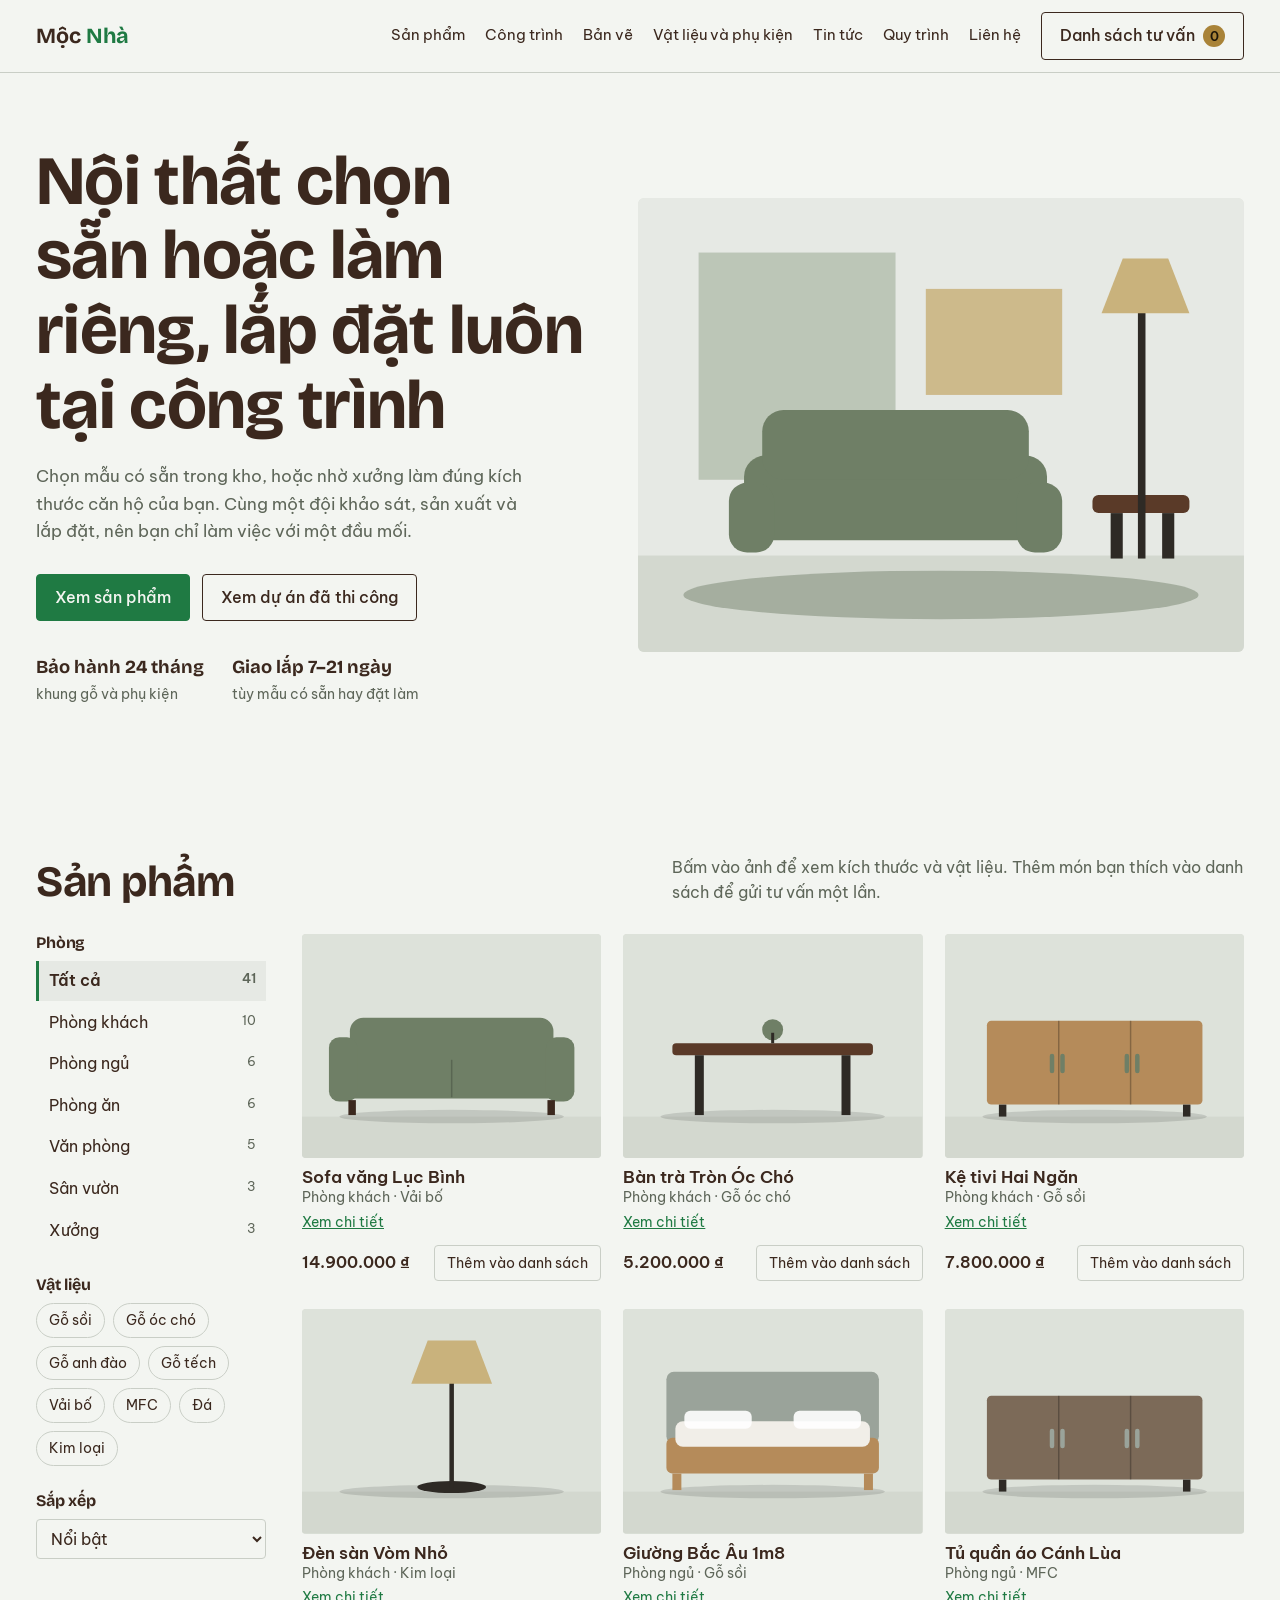
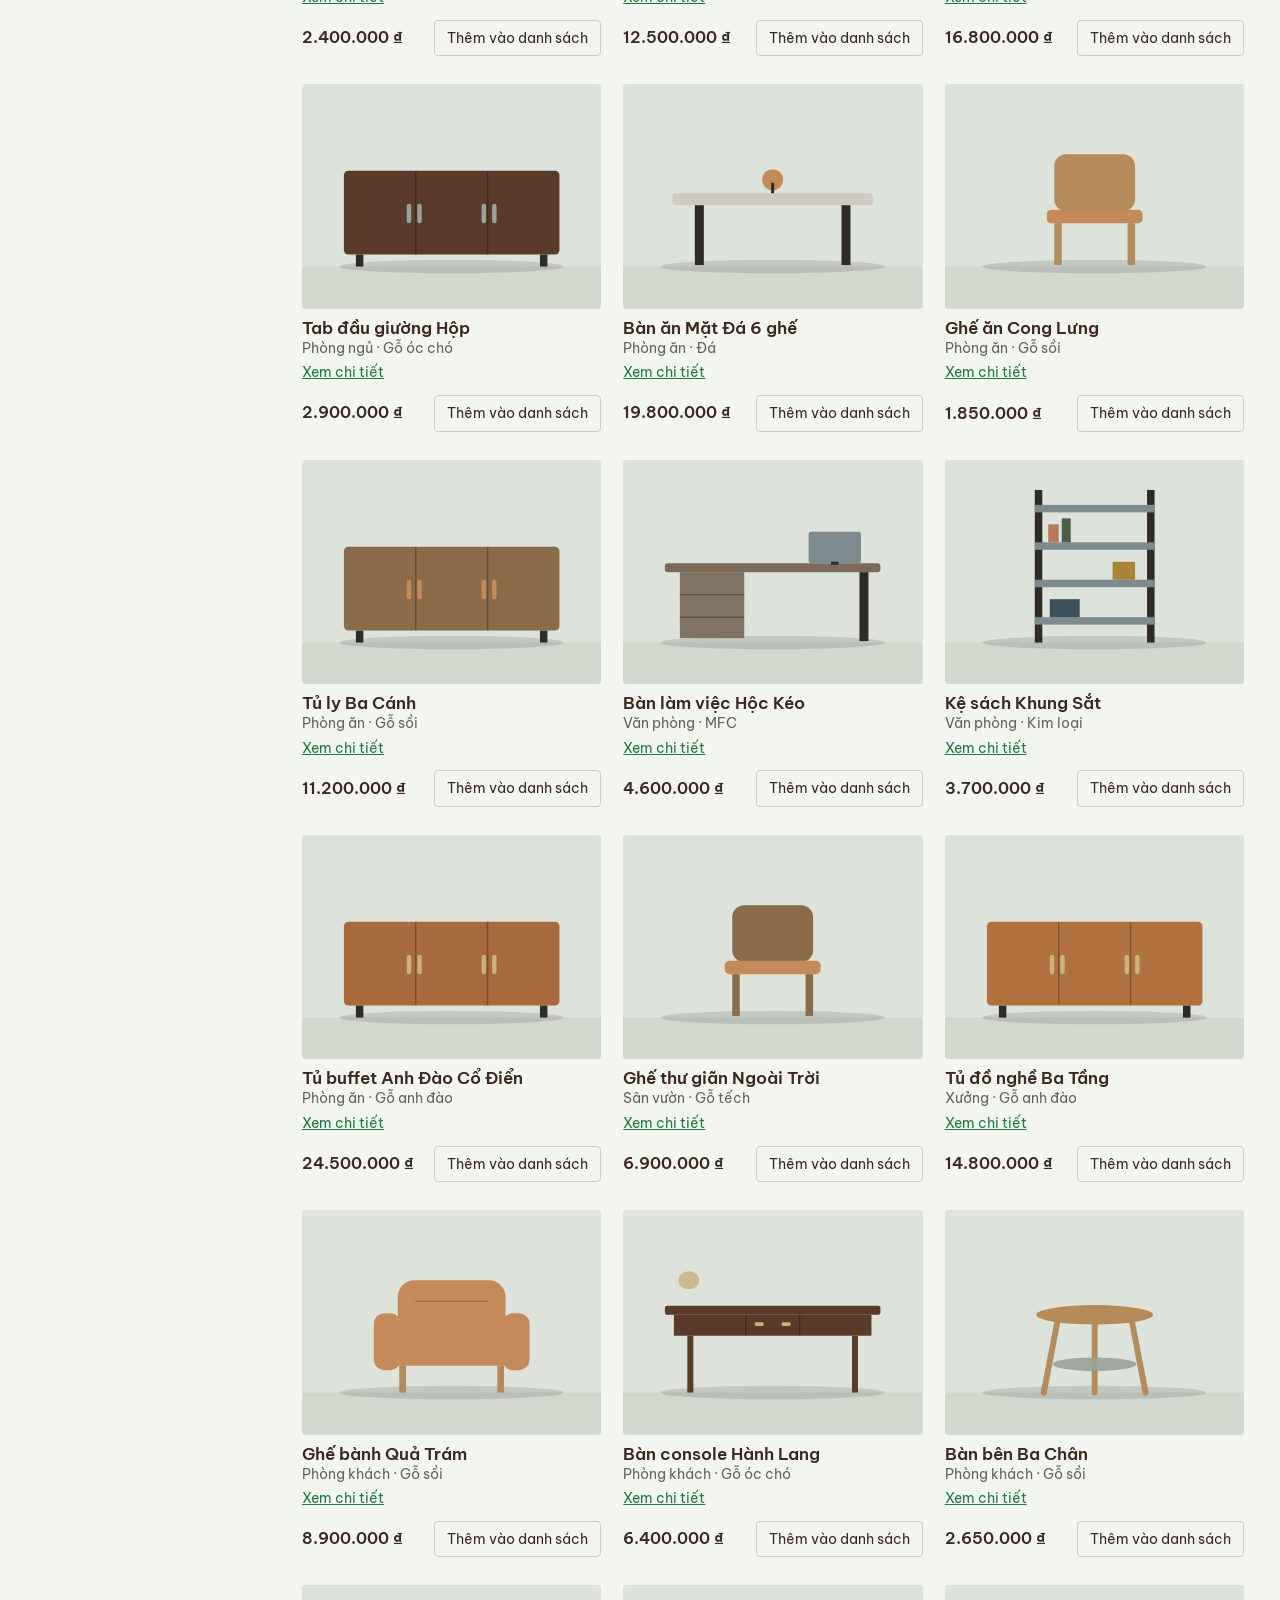
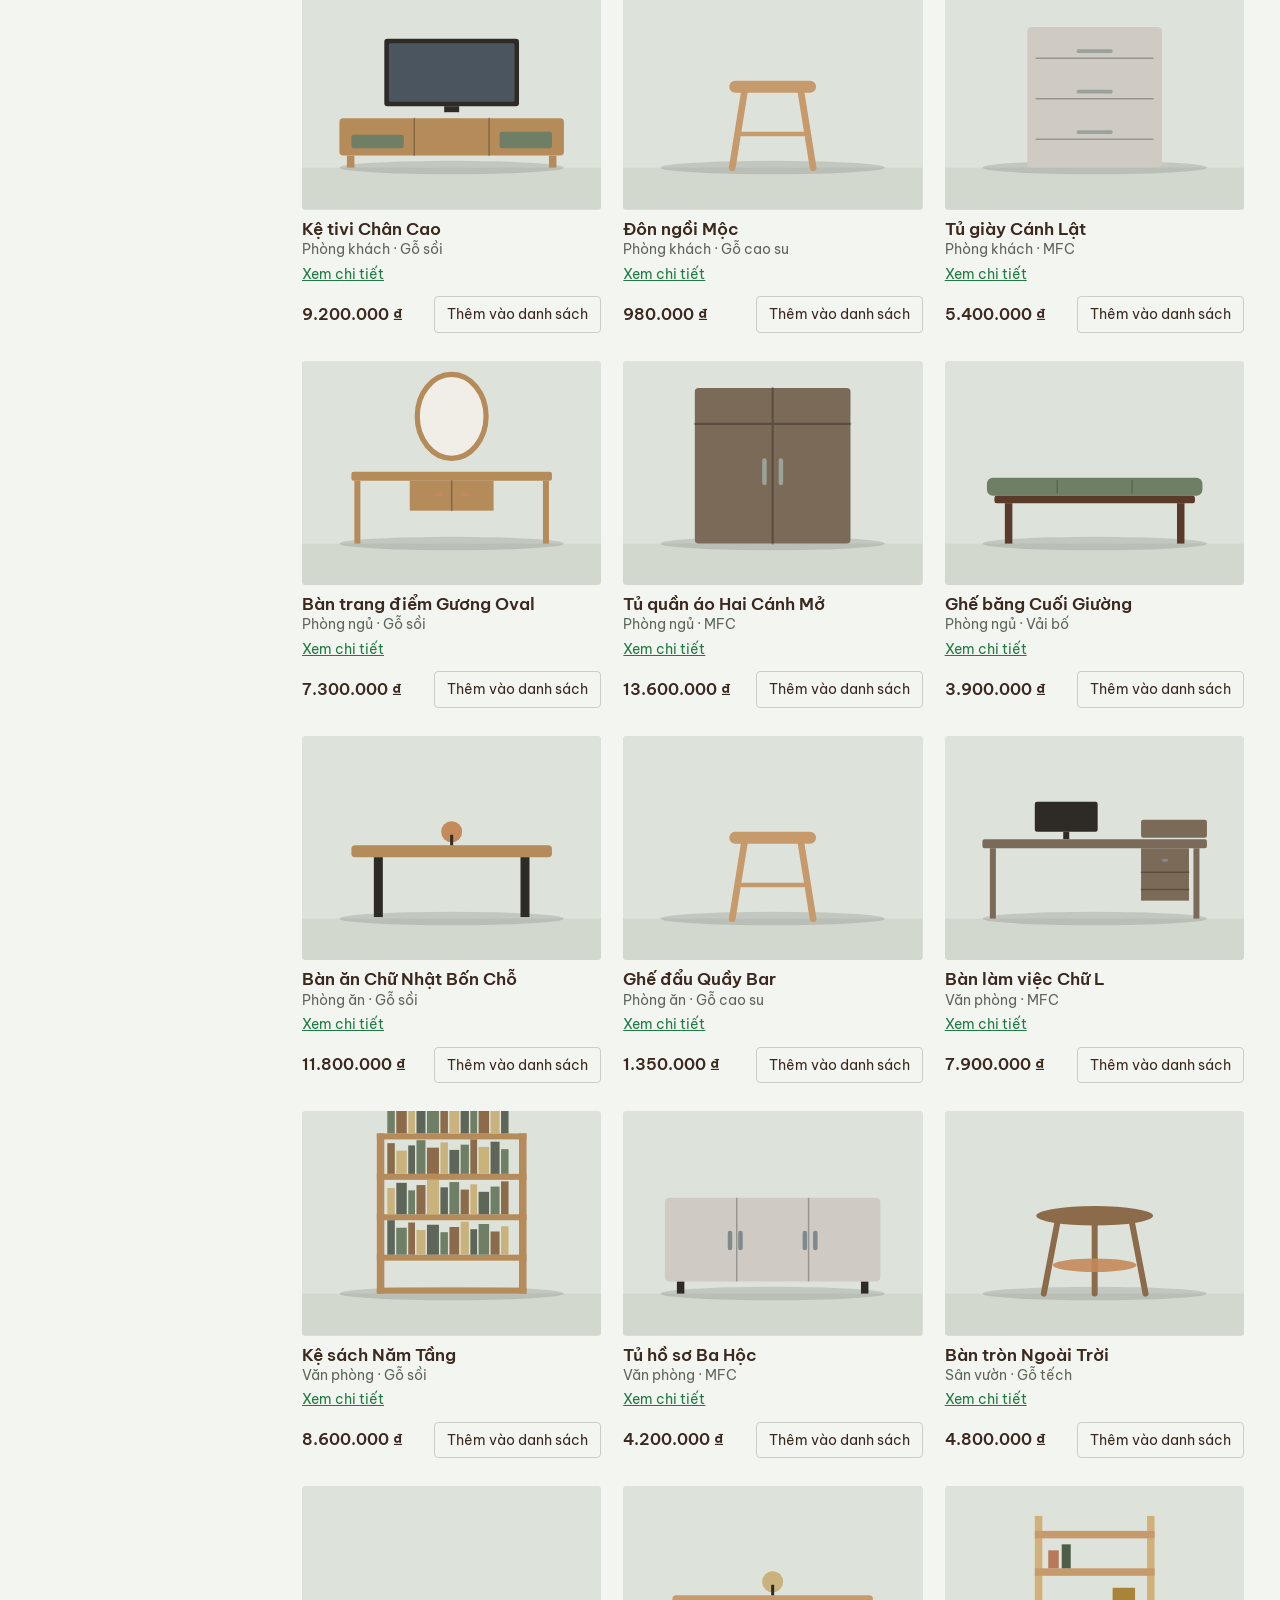
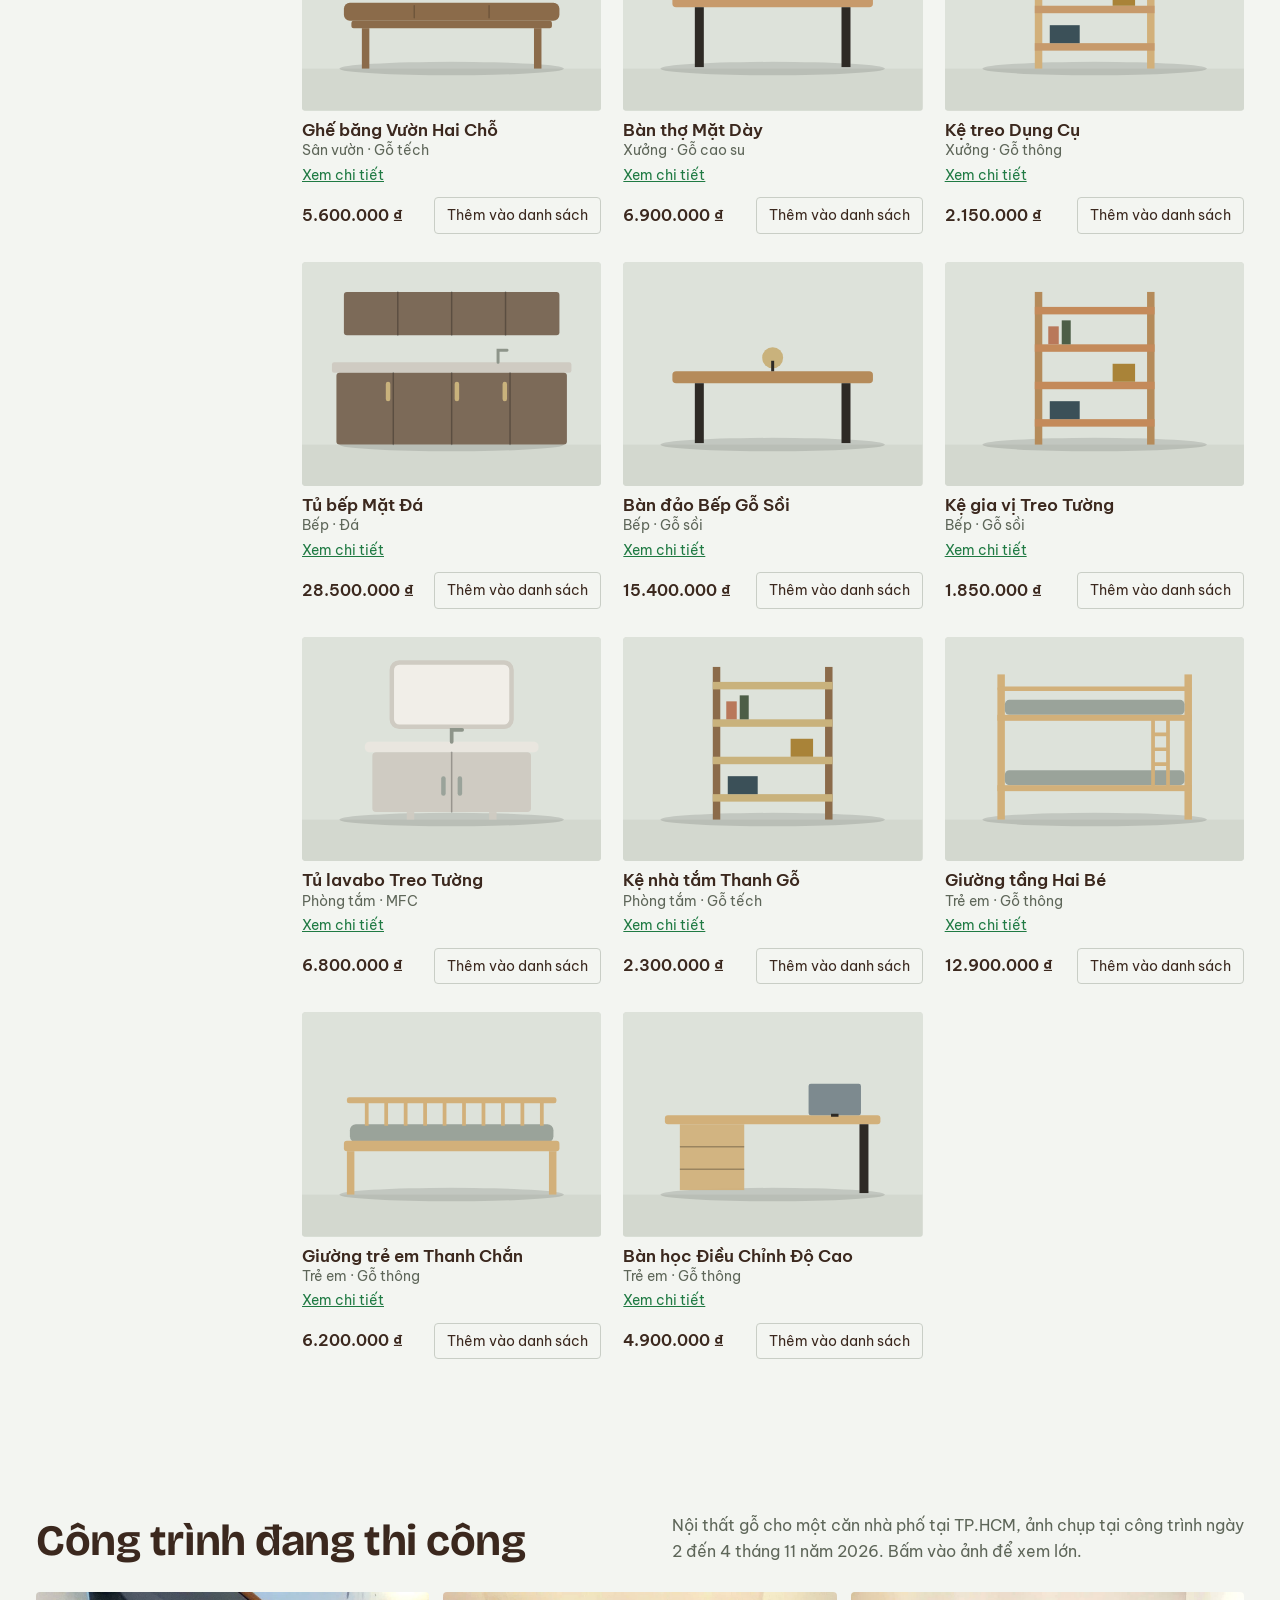
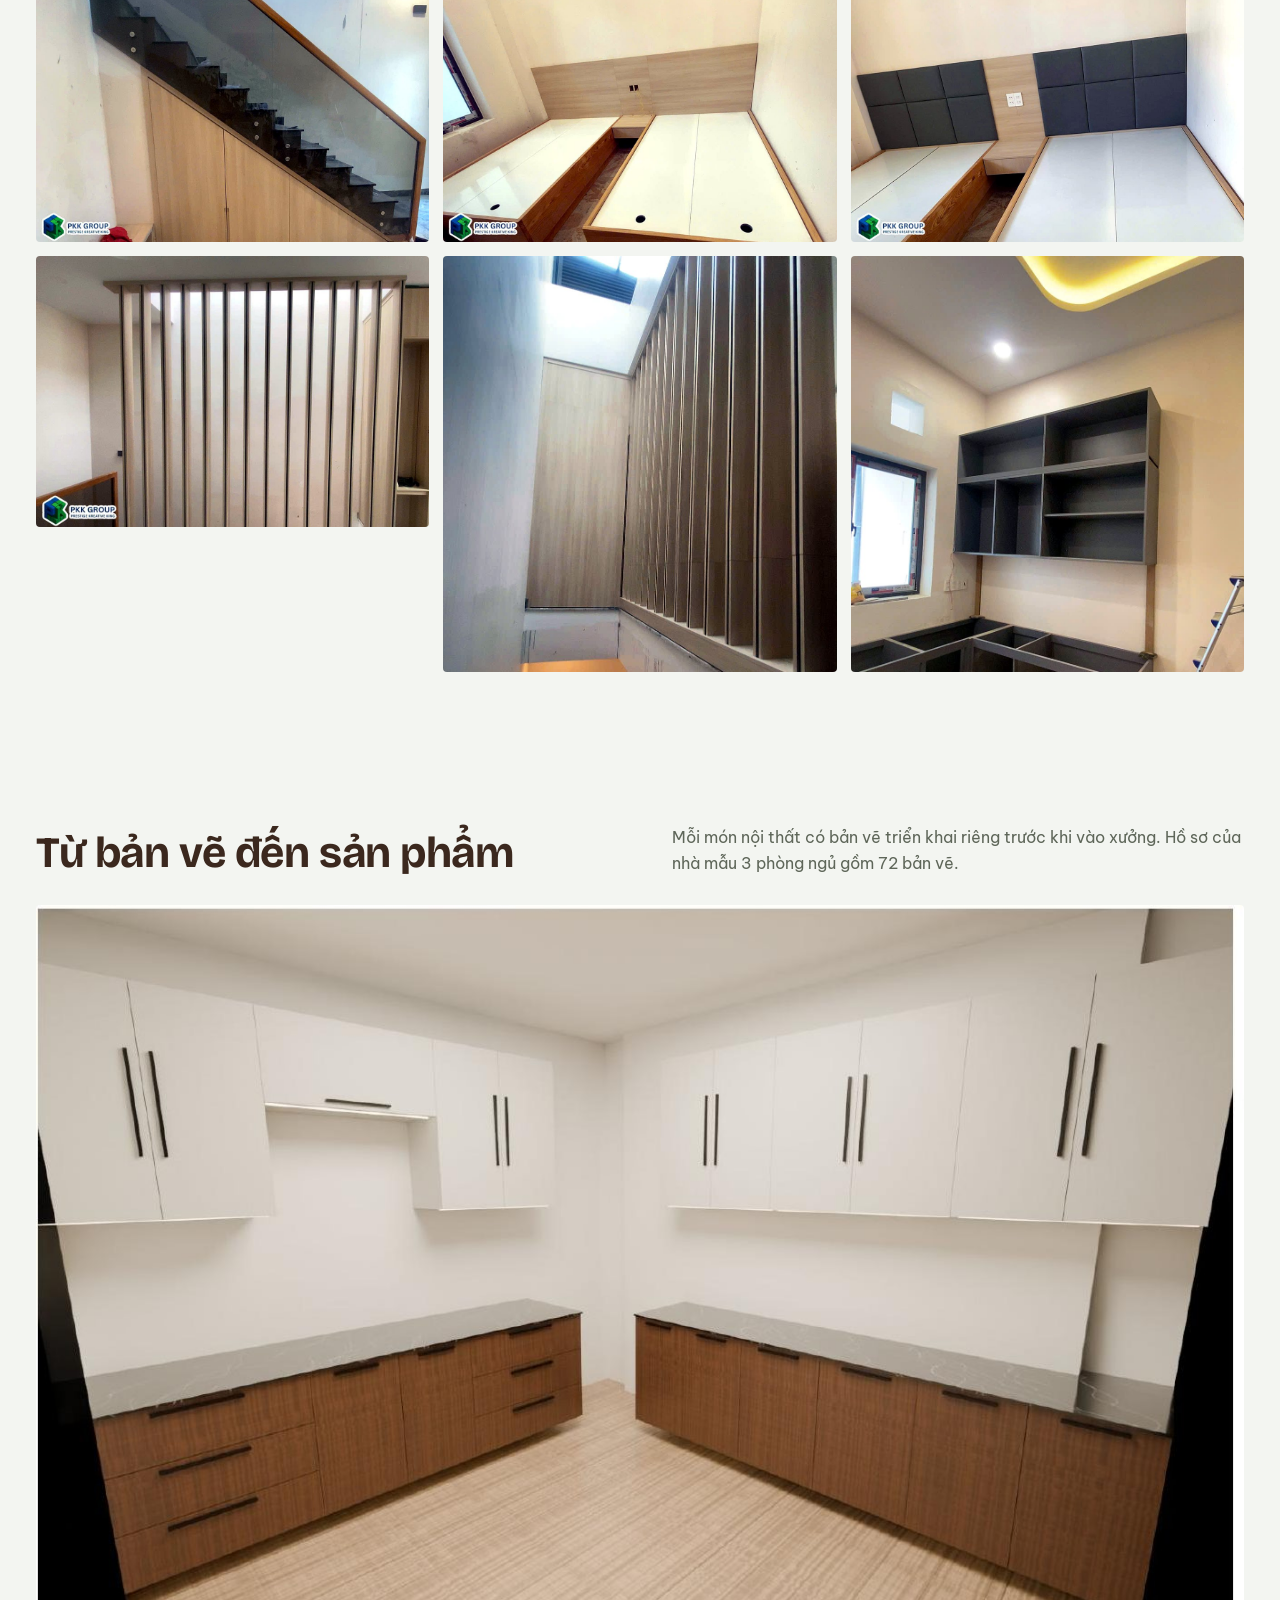
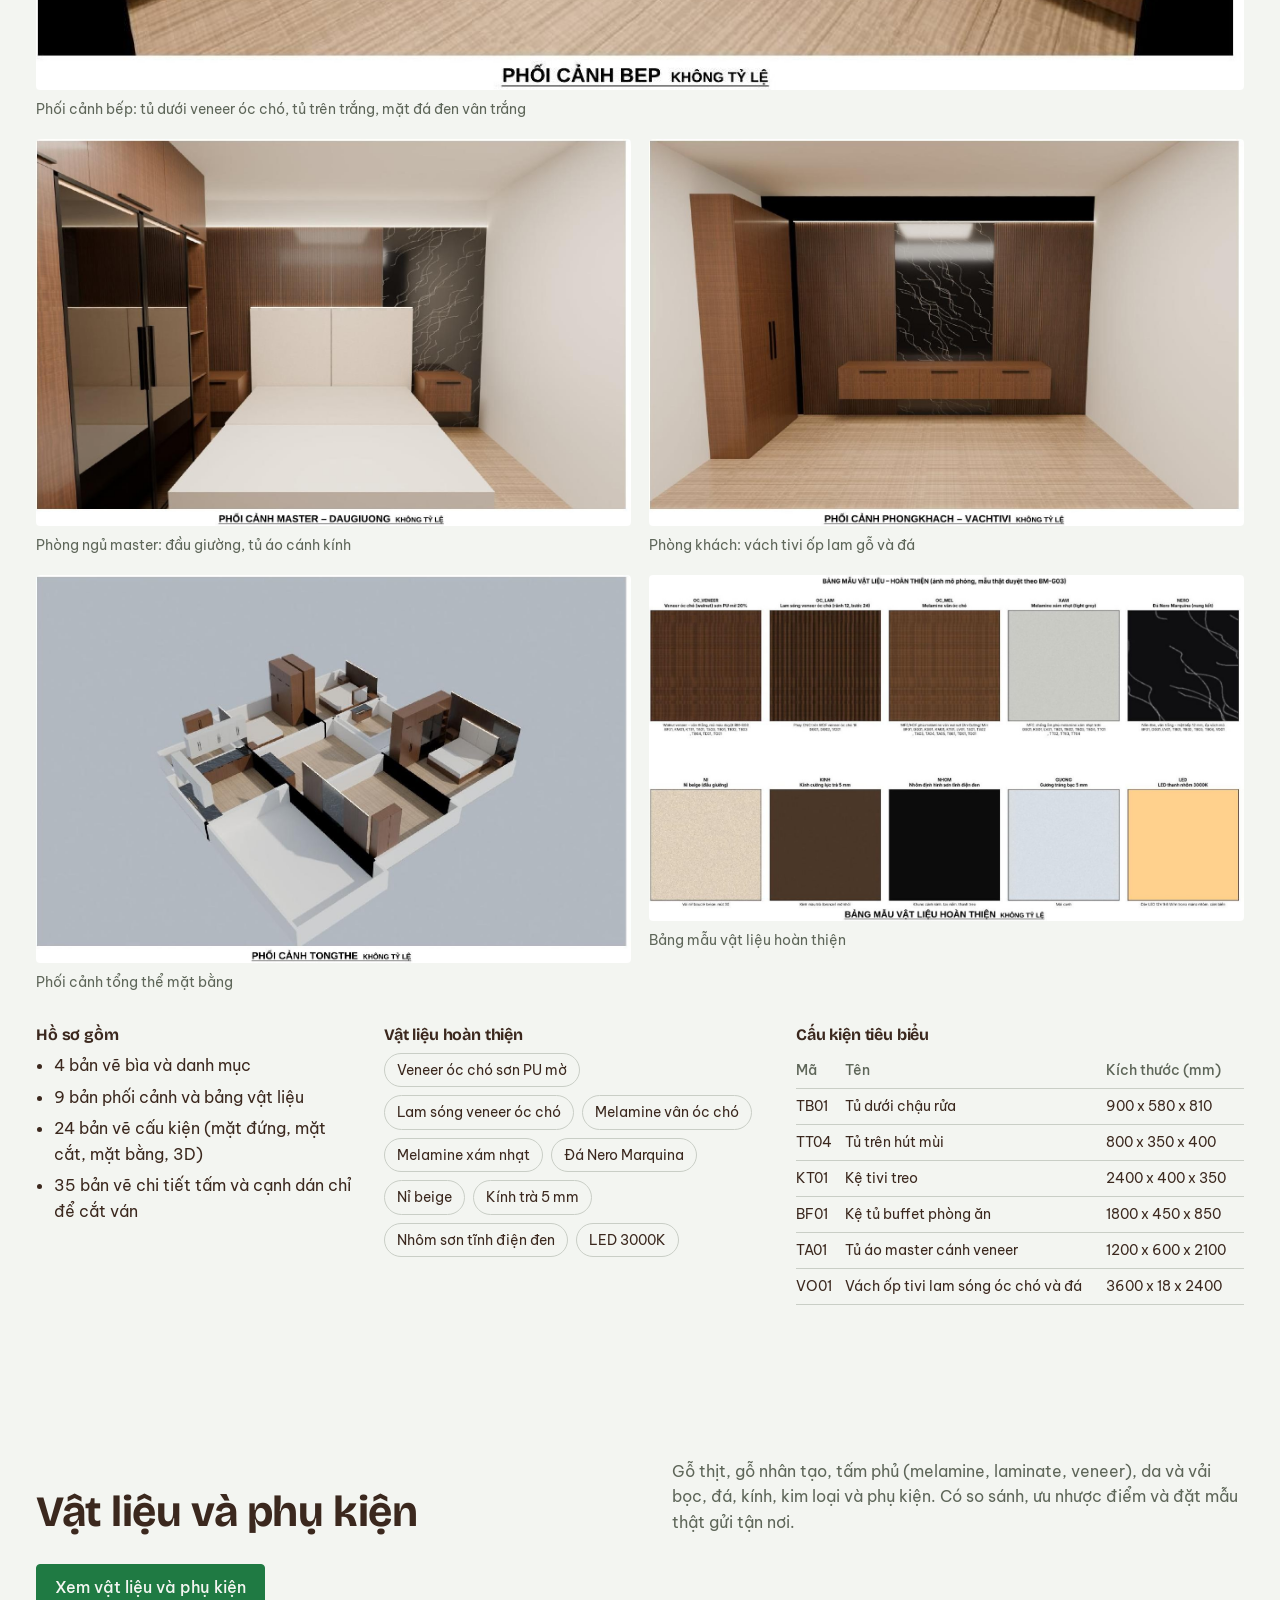
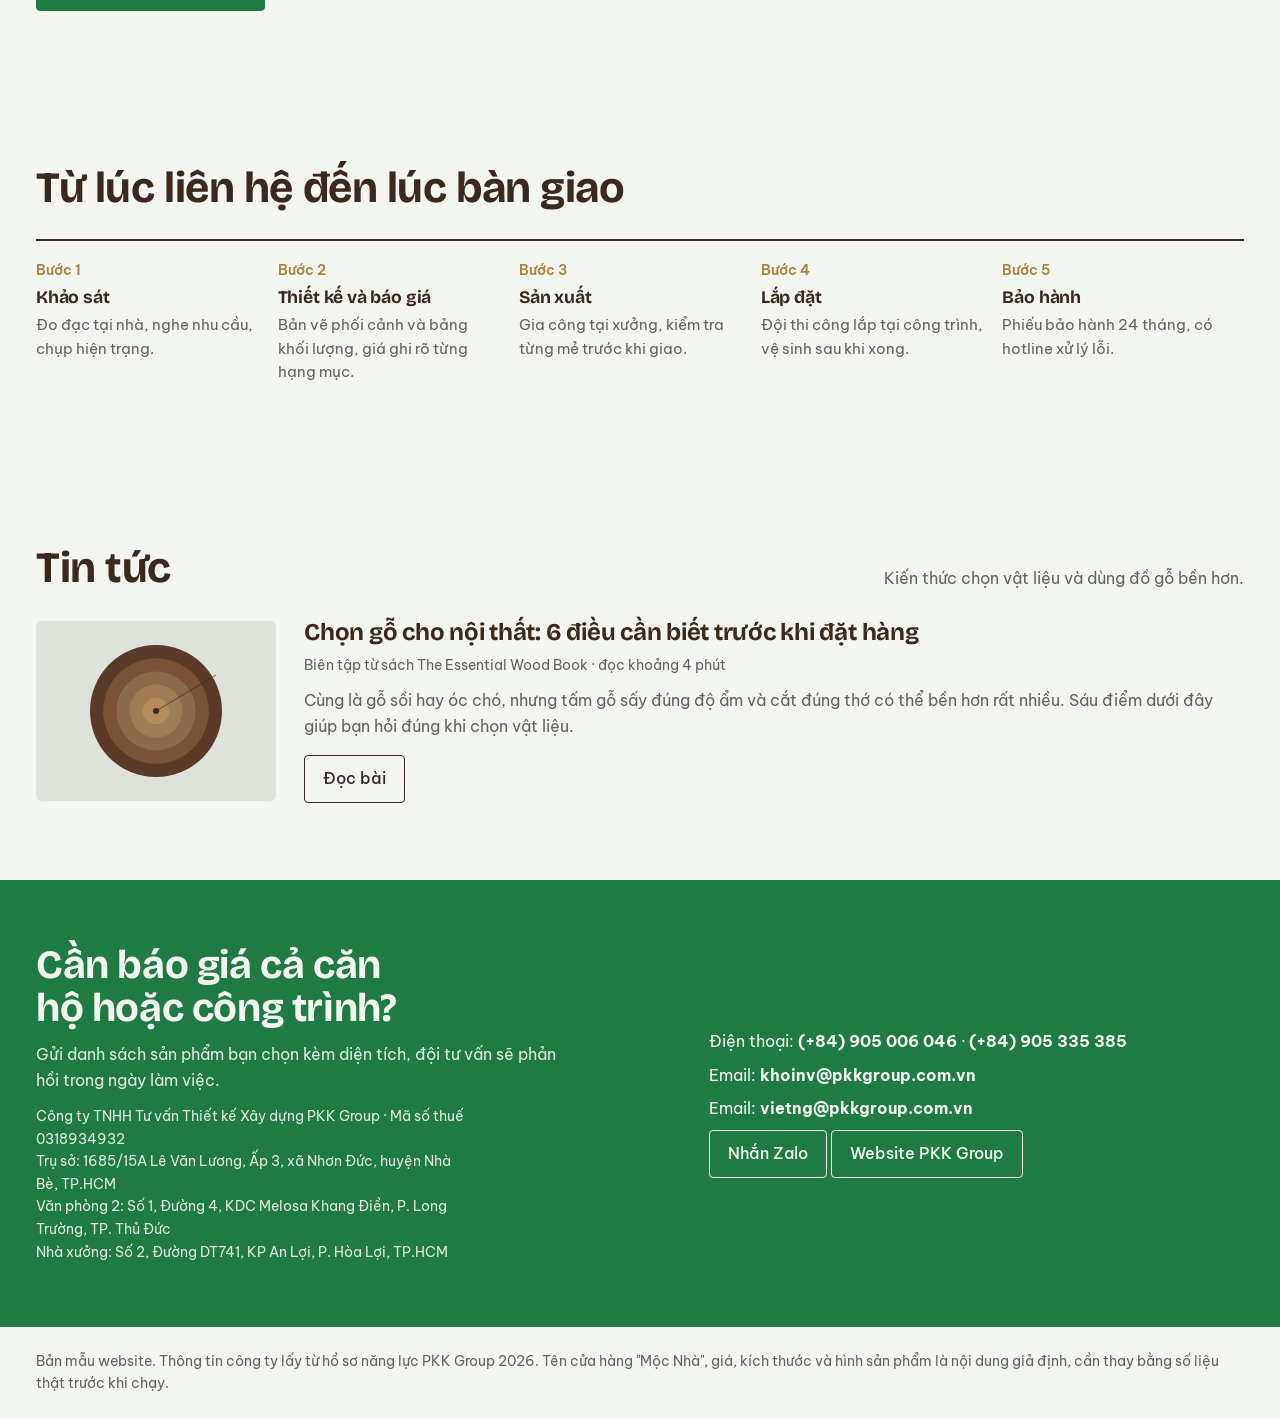
==== commit af7c31e6: "Thêm trang chi tiết sản phẩm san-pham.html và product-details.js Co-Authored-By: Claude Sonnet 5.5 <" ====
--- a/index.html
+++ b/index.html
@@ -185,7 +185,7 @@
       <p class="price" id="dPrice"></p>
       <p id="dDesc" style="color:var(--muted)"></p>
       <dl class="spec" id="dSpec"></dl>
-      <button class="btn solid" type="button" id="dAdd">Thêm vào danh sách tư vấn</button>
+      <div style="display:flex;gap:10px;flex-wrap:wrap"><button class="btn solid" type="button" id="dAdd">Thêm vào danh sách tư vấn</button><a class="btn" id="dMore" href="san-pham.html">Xem trang chi tiết</a></div>
     </div>
   </div>
 </div>
@@ -241,11 +241,8 @@
   /* ---------- data ---------- */
   var P=window.MN_PRODUCTS,art=window.mnArt;
 
-  /* Phòng và vật liệu lấy tự động từ products.js: thêm sản phẩm với giá trị mới là bộ lọc tự có. */
-  var roomOrder=["Phòng khách","Phòng ngủ","Phòng ăn","Bếp","Phòng tắm","Văn phòng","Trẻ em","Sân vườn","Xưởng"];
-  var rooms=["Tất cả"].concat(roomOrder.filter(function(r){return P.some(function(p){return p.room===r})}),
-    P.map(function(p){return p.room}).filter(function(r,i,a){return roomOrder.indexOf(r)<0&&a.indexOf(r)===i}));
-  var mats=P.map(function(p){return p.mat}).filter(function(m,i,a){return a.indexOf(m)===i});
+  var rooms=["Tất cả","Phòng khách","Phòng ngủ","Phòng ăn","Văn phòng","Sân vườn","Xưởng"];
+  var mats=["Gỗ sồi","Gỗ óc chó","Gỗ anh đào","Gỗ tếch","Vải bố","MFC","Đá","Kim loại"];
   var state={room:"Tất cả",mat:null,sort:"def"};
   var list=[];
   try{var s=localStorage.getItem("mocnha-list");if(s)list=JSON.parse(s).filter(function(i){return P.some(function(p){return p.id===i})})}catch(e){}
@@ -278,7 +275,7 @@
   function renderGrid(){
     var r=visible();
     $("grid").innerHTML=r.length?r.map(function(p){
-      return '<article class="card"><button type="button" class="pic" data-open="'+p.id+'" aria-label="Xem '+p.n+'">'+art(p)+'</button><div><h3>'+p.n+'</h3><div class="meta">'+p.room+' · '+p.mat+'</div></div><div class="row"><span class="price">'+vnd(p.price)+'</span><button class="add" type="button" data-add="'+p.id+'">'+(list.indexOf(p.id)>-1?"Đã thêm":"Thêm vào danh sách")+'</button></div></article>';
+      return '<article class="card"><button type="button" class="pic" data-open="'+p.id+'" aria-label="Xem '+p.n+'">'+art(p)+'</button><div><h3>'+p.n+'</h3><div class="meta">'+p.room+' · '+p.mat+'</div><a class="more" href="san-pham.html?id='+p.id+'">Xem chi tiết</a></div><div class="row"><span class="price">'+vnd(p.price)+'</span><button class="add" type="button" data-add="'+p.id+'">'+(list.indexOf(p.id)>-1?"Đã thêm":"Thêm vào danh sách")+'</button></div></article>';
     }).join(""):'<p class="empty">Chưa có sản phẩm khớp bộ lọc. Bỏ chọn vật liệu hoặc đổi phòng để xem thêm.</p>';
   }
   function save(){try{localStorage.setItem("mocnha-list",JSON.stringify(list))}catch(e){}}
@@ -332,11 +329,13 @@
     $("dPic").innerHTML=art(p);$("dTitle").textContent=p.n;$("dPrice").textContent=vnd(p.price);$("dDesc").textContent=p.d;
     $("dSpec").innerHTML='<dt>Kích thước</dt><dd>'+p.dim+'</dd><dt>Vật liệu</dt><dd>'+p.mat+'</dd><dt>Phòng</dt><dd>'+p.room+'</dd><dt>Bảo hành</dt><dd>24 tháng</dd>'+(p.src?'<dt>Nguồn ý tưởng</dt><dd>'+p.src+'</dd>':'');
     $("dAdd").textContent=list.indexOf(id)>-1?"Bỏ khỏi danh sách tư vấn":"Thêm vào danh sách tư vấn";
+    $("dMore").href="san-pham.html?id="+id;
     $("detail").hidden=false;
   }
   $("dAdd").addEventListener("click",function(){if(cur){toggle(cur.id);$("detail").hidden=true}});
 
   renderRail();renderGrid();renderList();
+  if(location.hash==="#danh-sach")$("drawer").hidden=false;
 })();
 </script>
 </body>
--- a/styles.css
+++ b/styles.css
@@ -158,3 +158,43 @@
 }
 @media (max-width:520px){.steps{grid-template-columns:1fr}.top .btn span.t{display:none}}
 @media (prefers-reduced-motion:reduce){*{transition:none!important}}
+
+/* Trang chi tiết sản phẩm (san-pham.html) */
+.pd-wrap{padding-bottom:56px}
+.crumbs{display:flex;flex-wrap:wrap;gap:8px;padding-block:18px;font-size:.9rem;color:var(--muted)}
+.crumbs a{text-decoration:none;border-bottom:1px solid var(--line)}
+.crumbs a:hover{border-color:var(--brass)}
+.pd{display:grid;grid-template-columns:minmax(0,1.1fr) minmax(0,1fr);gap:clamp(20px,4vw,52px);align-items:start}
+.pd-main{aspect-ratio:4/3;background:var(--panel);border-radius:6px;overflow:hidden}
+.pd-main svg{width:100%;height:100%;display:block}
+.pd-thumbs{display:grid;grid-template-columns:repeat(3,1fr);gap:10px;margin-top:10px}
+.pd-thumbs button{border:1.5px solid var(--line);background:none;border-radius:6px;padding:6px;display:grid;gap:4px;font-size:.82rem;text-align:center}
+.pd-thumbs button[aria-pressed="true"]{border-color:var(--moss);color:var(--moss)}
+.pd-thumbs .th{display:block;aspect-ratio:4/3;overflow:hidden;border-radius:4px;background:var(--panel)}
+.pd-thumbs svg{width:100%;height:100%;display:block}
+.pd-note,.pd-small{font-size:.85rem;color:var(--muted);margin-top:10px}
+.pd-room{font-size:.9rem;color:var(--muted);margin-bottom:6px}
+.pd-info h1{font-size:clamp(1.8rem,3.6vw,2.6rem)}
+.pd-price{font-size:1.5rem;margin-top:12px}
+.pd-desc{margin-top:12px;color:var(--muted);max-width:52ch}
+.pd-opt{margin-top:20px}
+.pd-opt h2{font-family:var(--font-body);font-size:.95rem;font-weight:600;letter-spacing:0}
+.pd-opt h2 span{font-weight:400;color:var(--muted)}
+.swatches{display:flex;gap:10px;flex-wrap:wrap;margin-top:8px}
+.sw-btn{width:44px;height:44px;border-radius:50%;border:2px solid var(--line);background:var(--c);padding:0}
+.sw-btn[aria-pressed="true"]{border-color:var(--moss);box-shadow:0 0 0 3px var(--paper),0 0 0 5px var(--moss)}
+.pd-actions{display:flex;gap:10px;flex-wrap:wrap;margin-top:24px}
+.pd-cols{display:grid;grid-template-columns:repeat(2,minmax(0,1fr));gap:28px 44px;margin-top:44px;padding-top:32px;border-top:1px solid var(--line)}
+.pd-cols h2,.pd-rel h2{font-size:1.3rem;margin-bottom:12px}
+.pd-cols p{color:var(--muted)}
+.pd-list{margin:10px 0;padding-left:1.2em;color:var(--muted)}
+.pd-list li{margin-bottom:4px}
+.pd-rel{margin-top:48px}
+.pd-missing{padding-block:48px}
+.pd-missing h1{font-size:2rem;margin-bottom:12px}
+.pd-missing p{margin-bottom:16px;color:var(--muted)}
+.card .pic{display:block}
+.card h3 a{text-decoration:none}
+.card h3 a:hover{text-decoration:underline}
+.card .more{font-size:.88rem;color:var(--moss)}
+@media (max-width:900px){.pd,.pd-cols{grid-template-columns:1fr}}
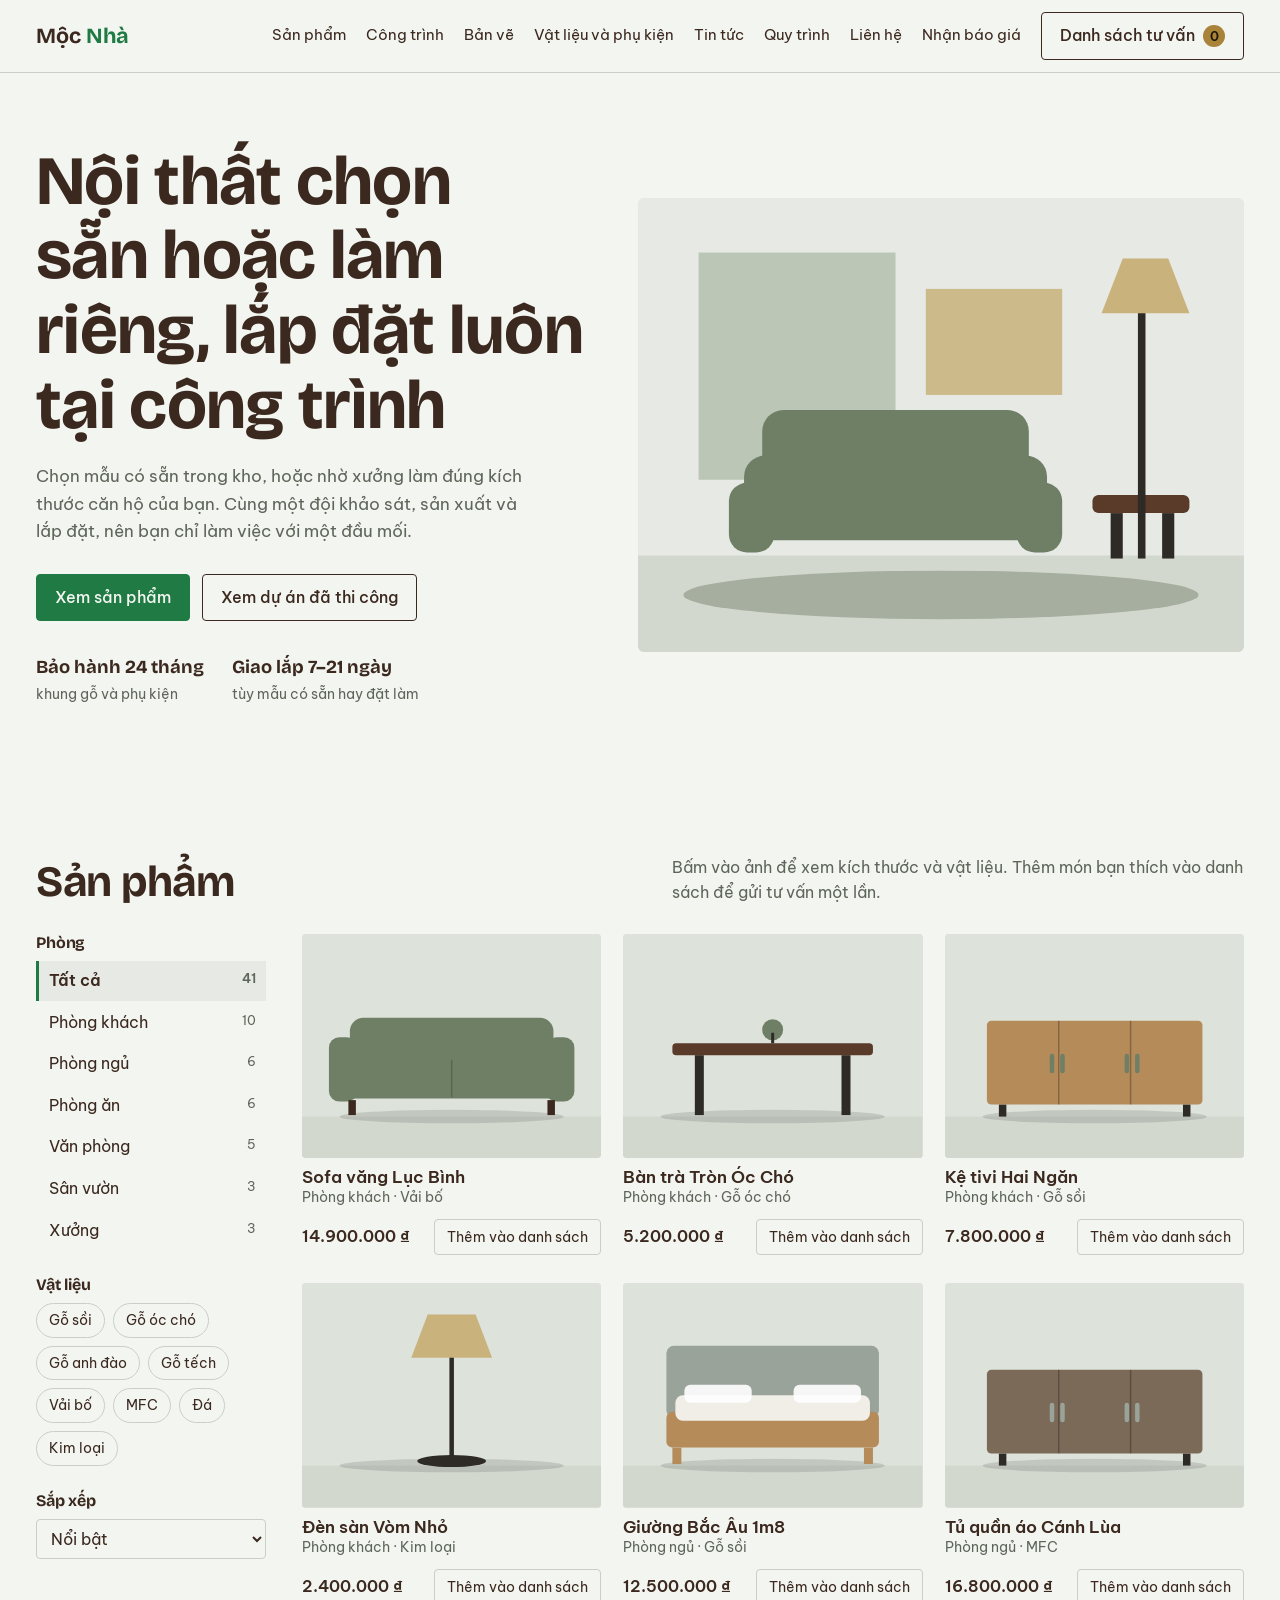
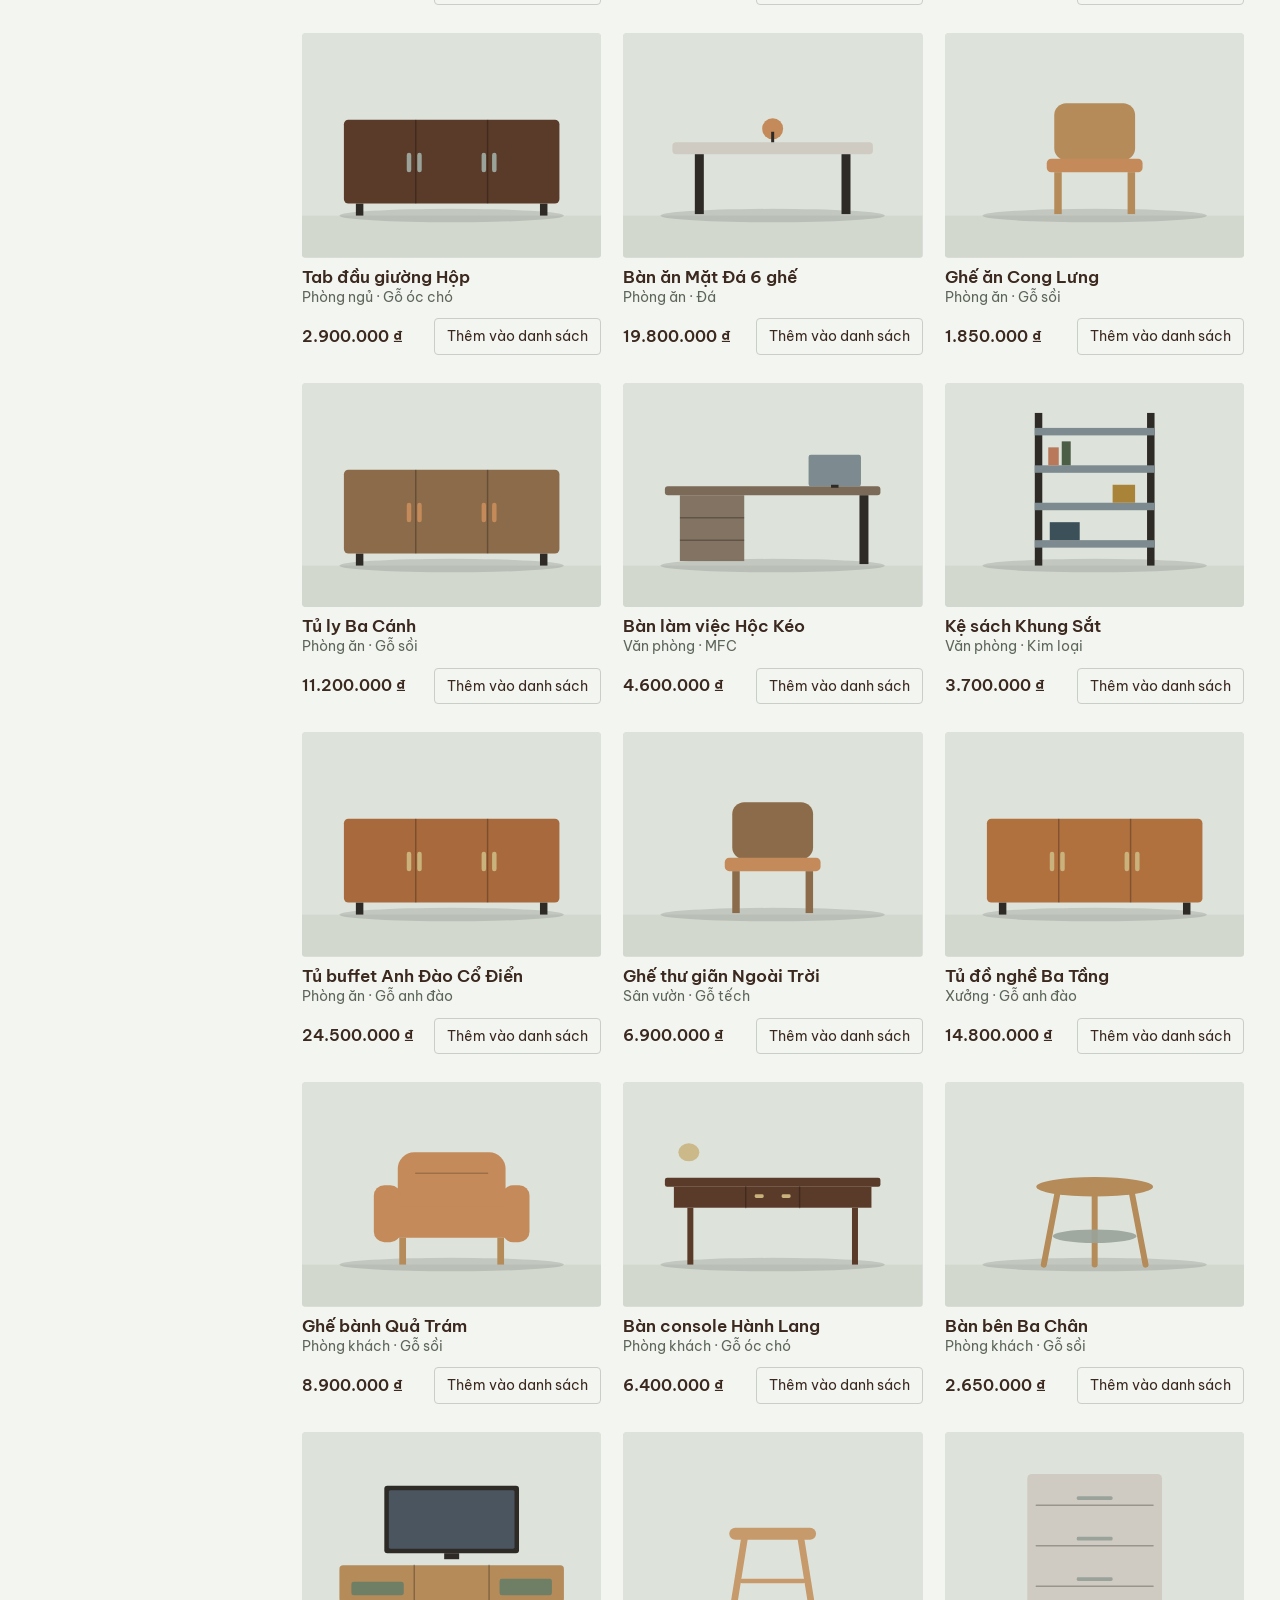
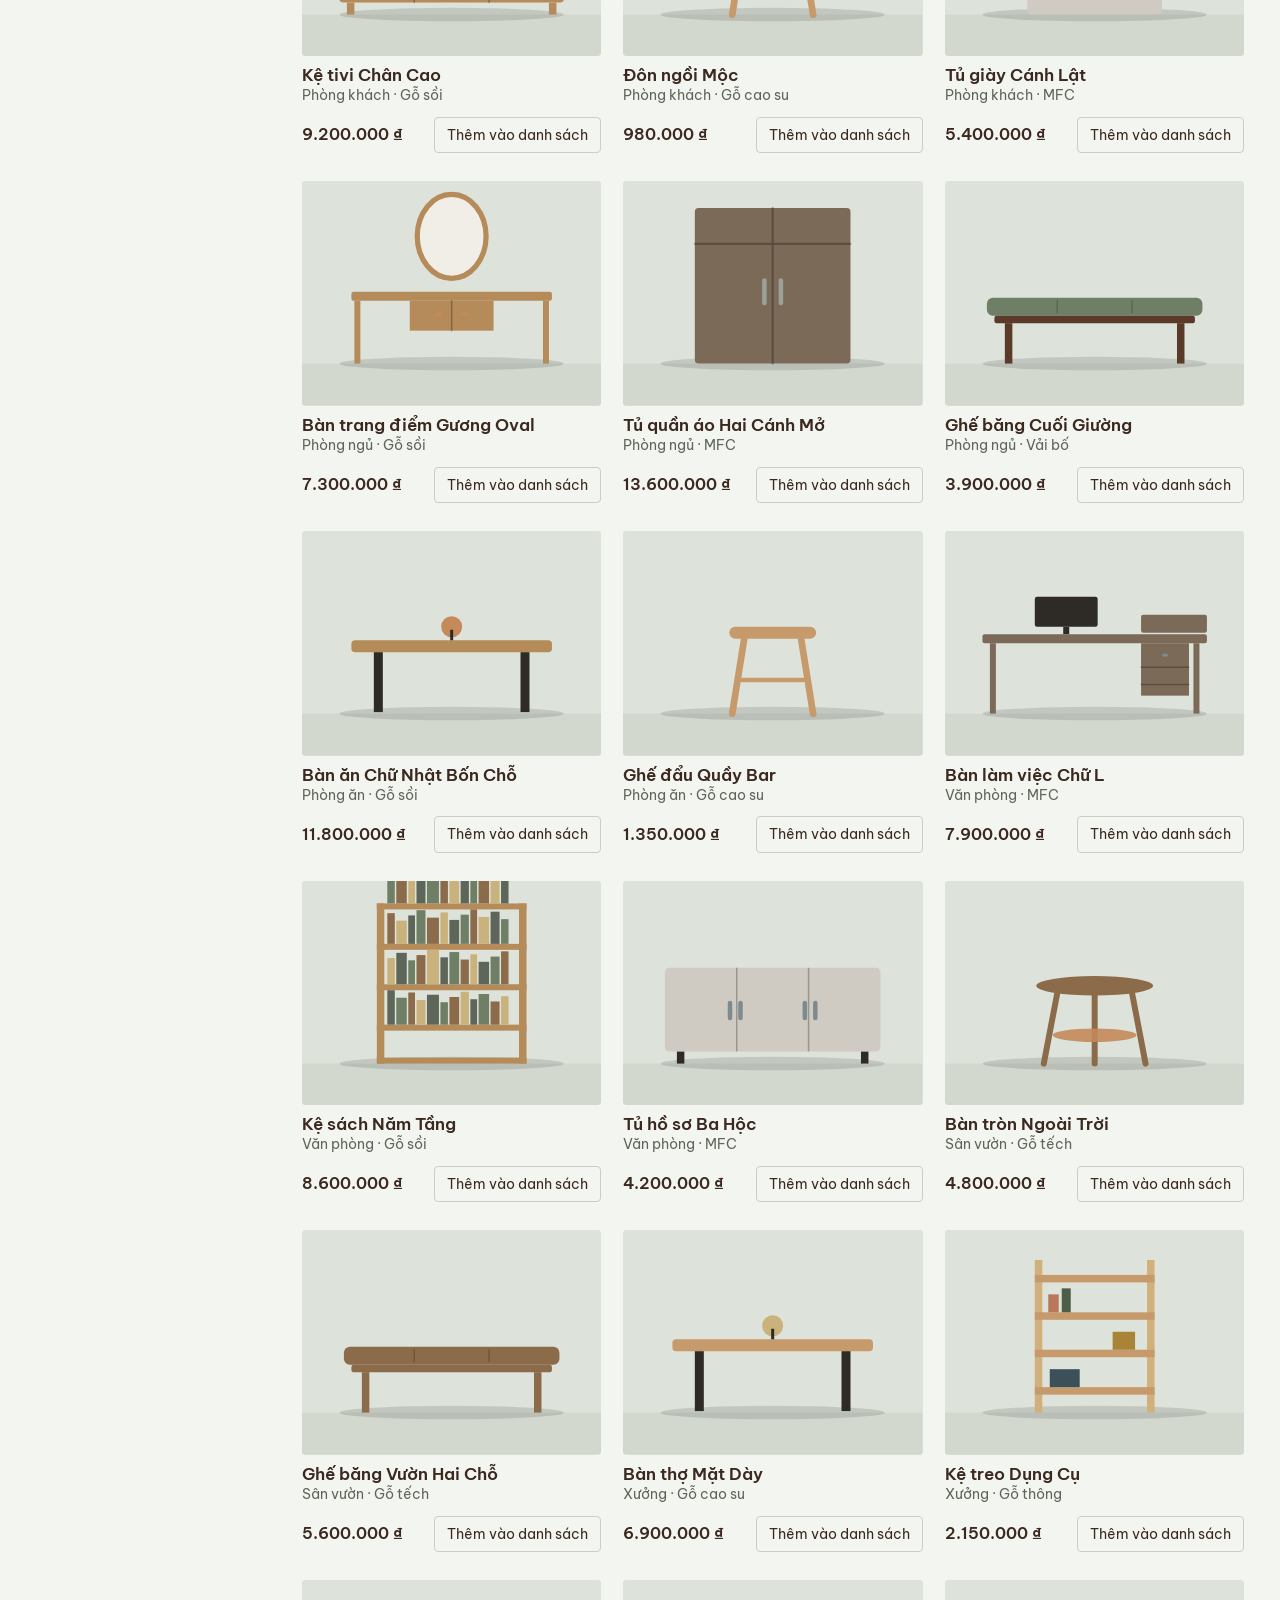
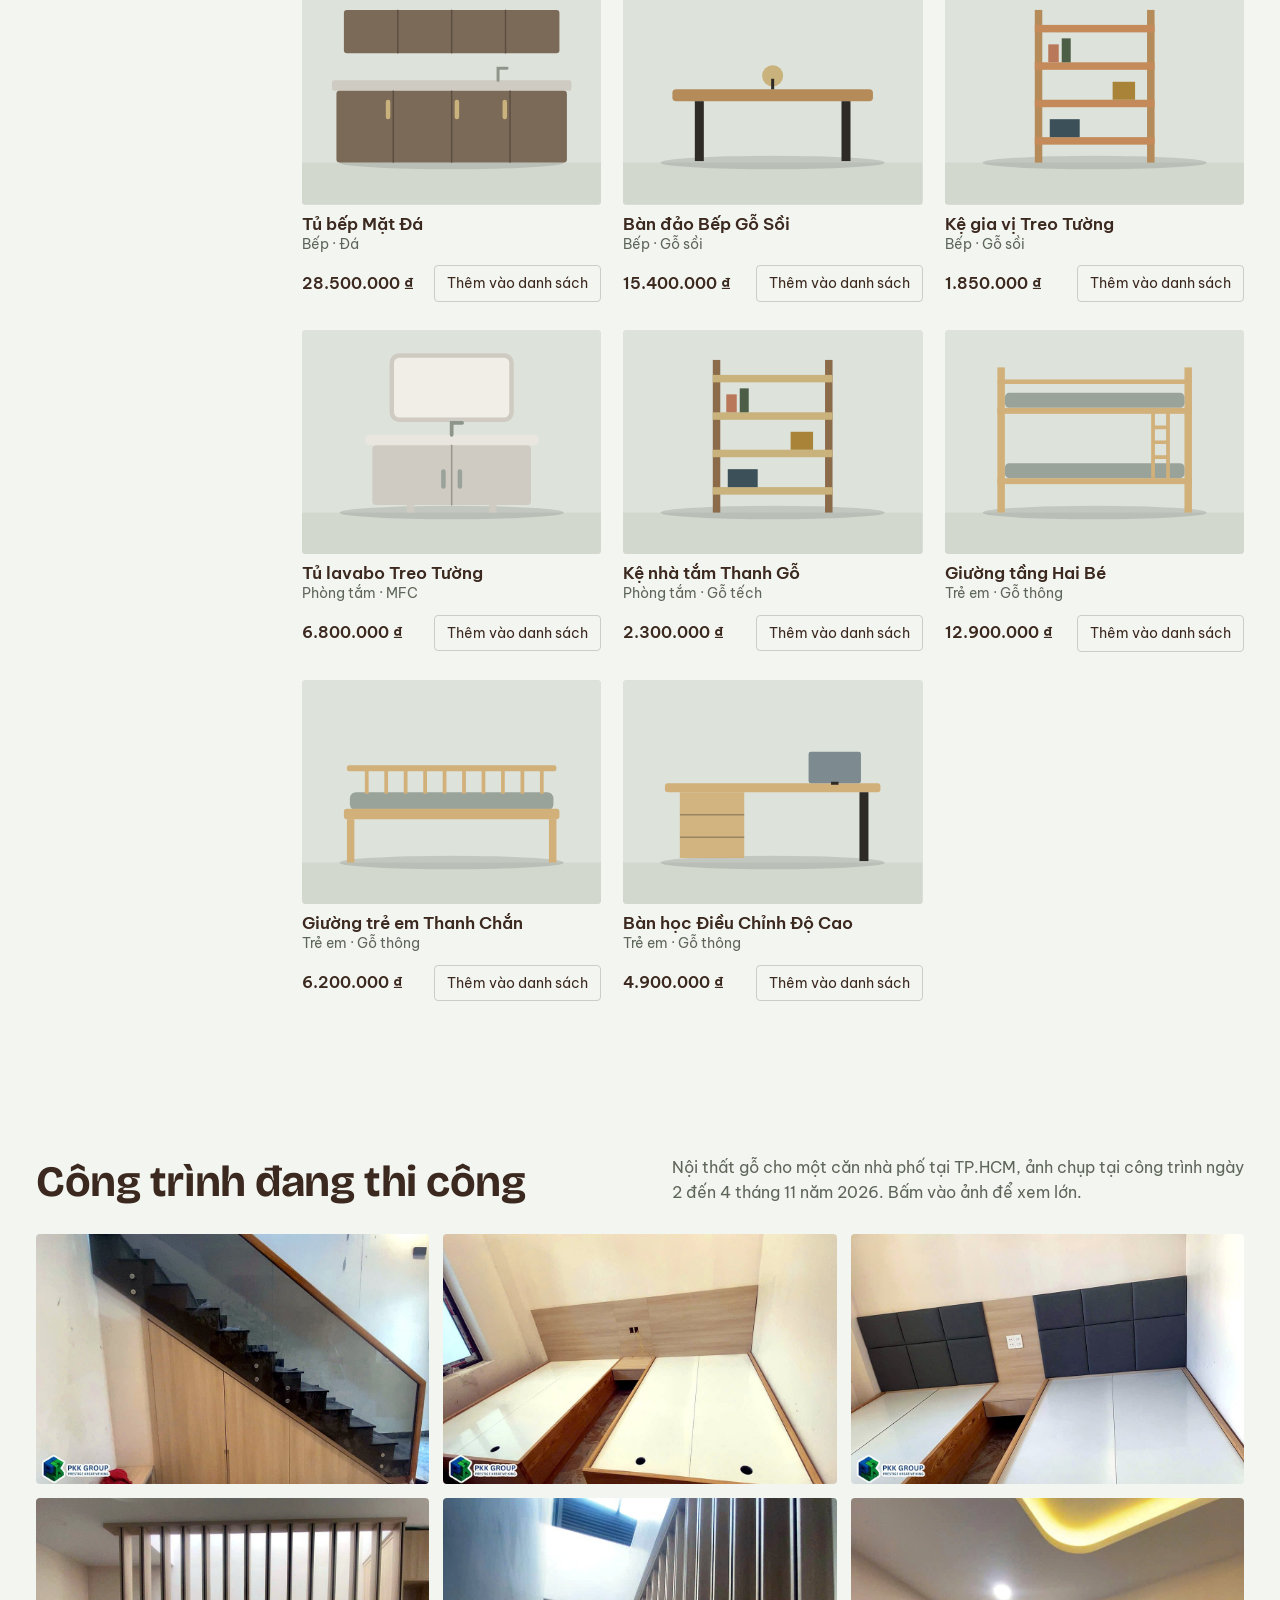
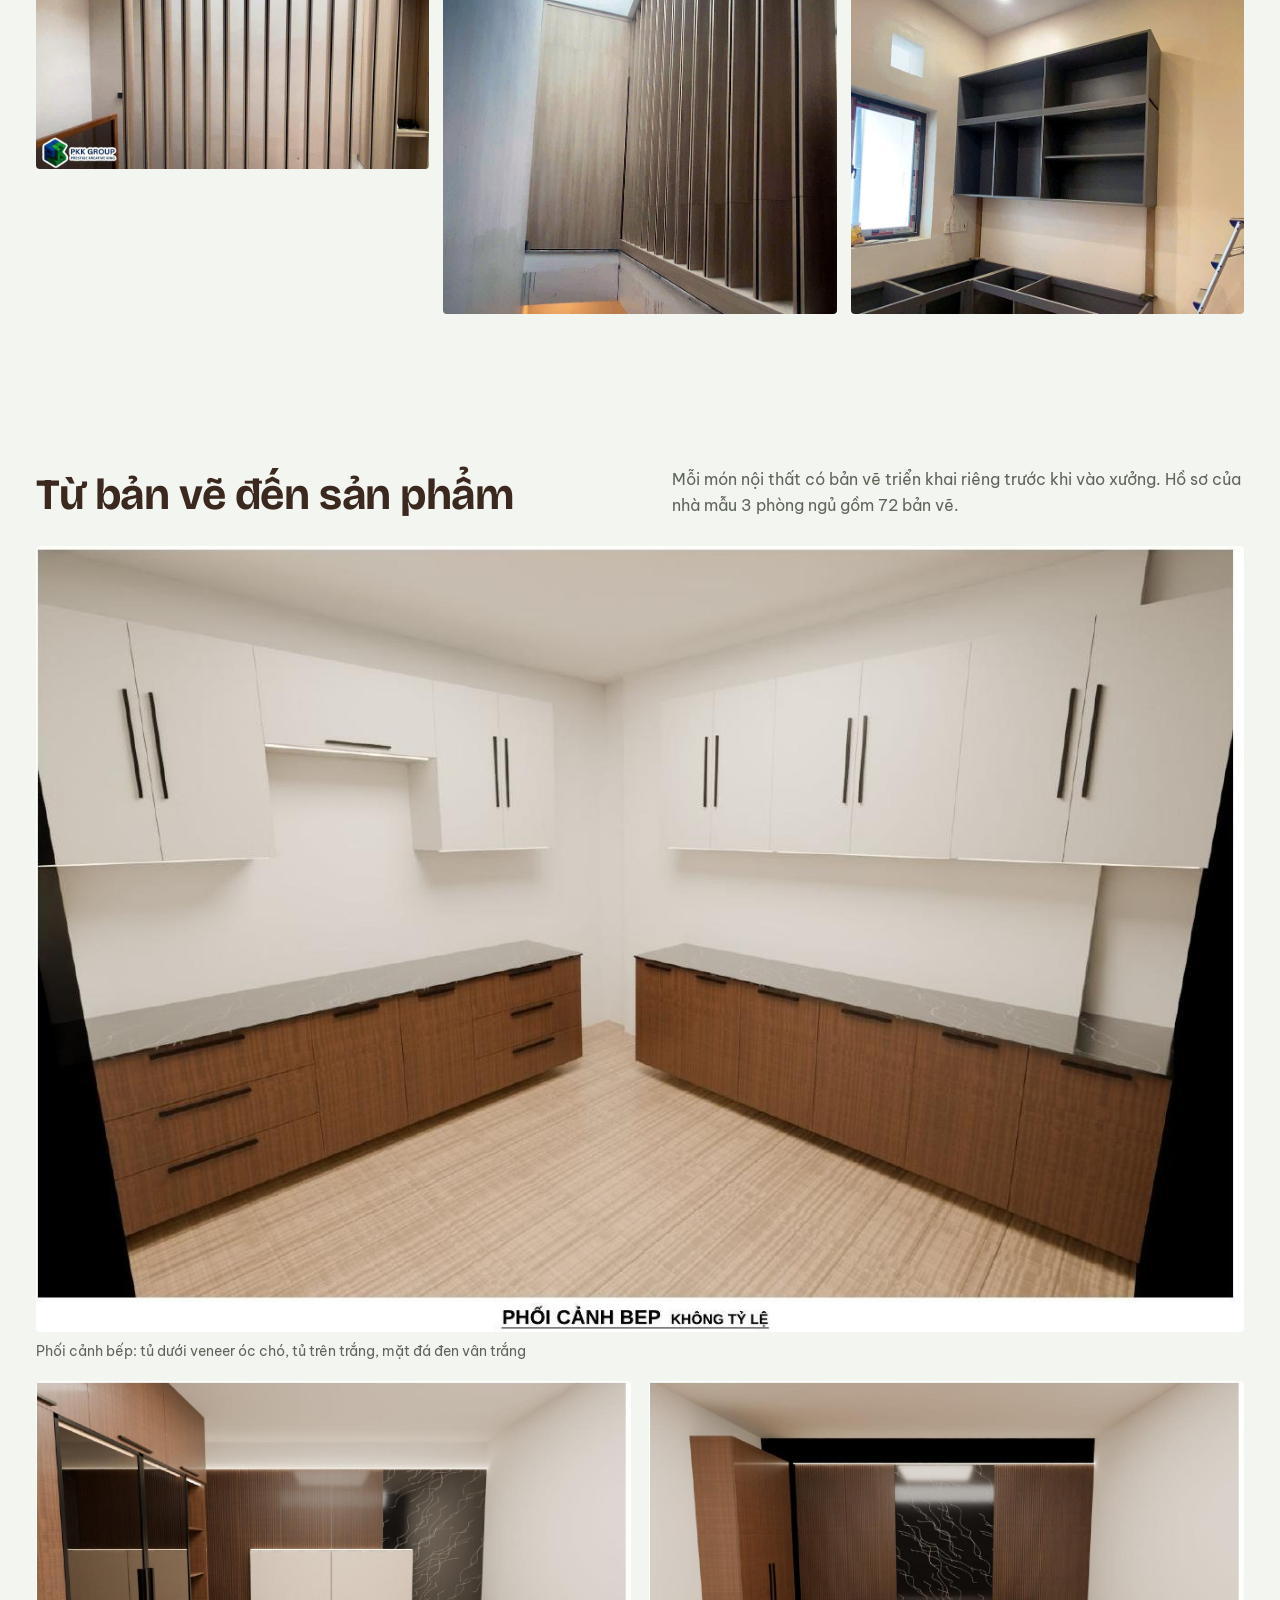
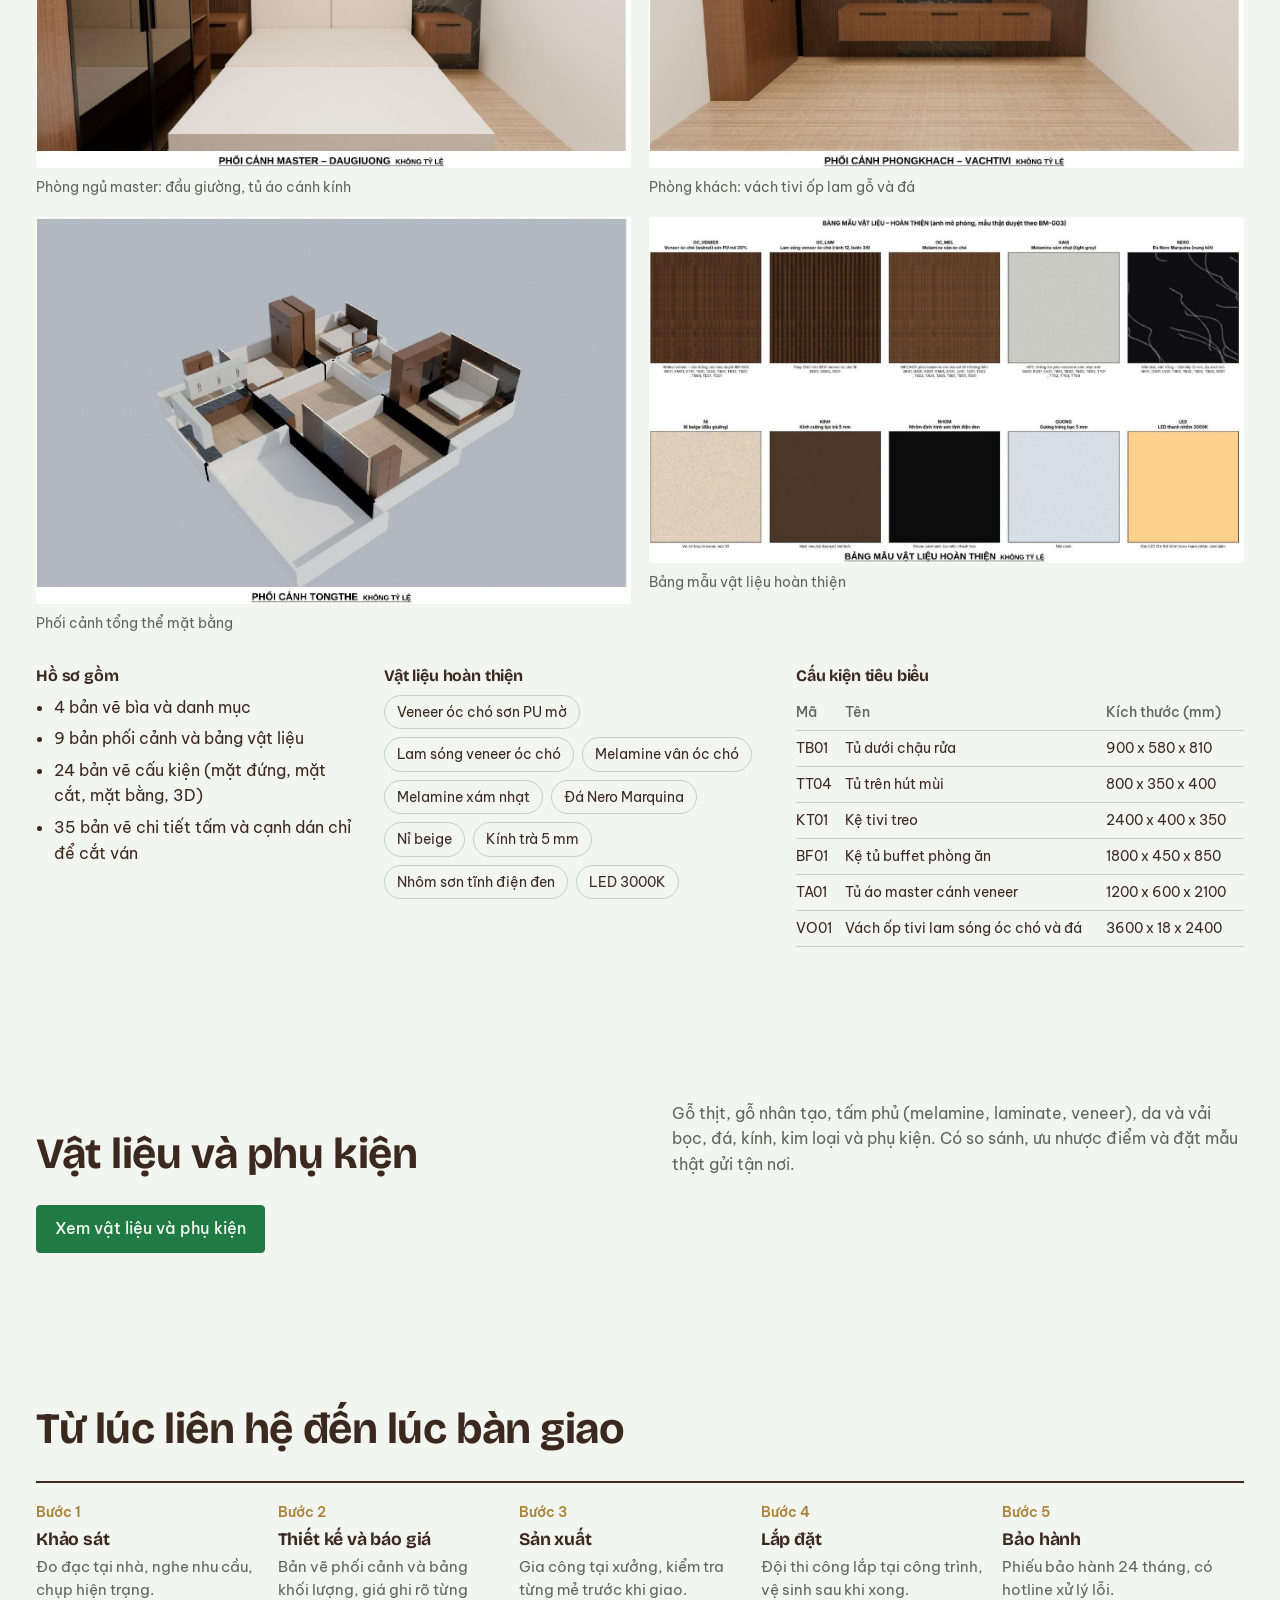
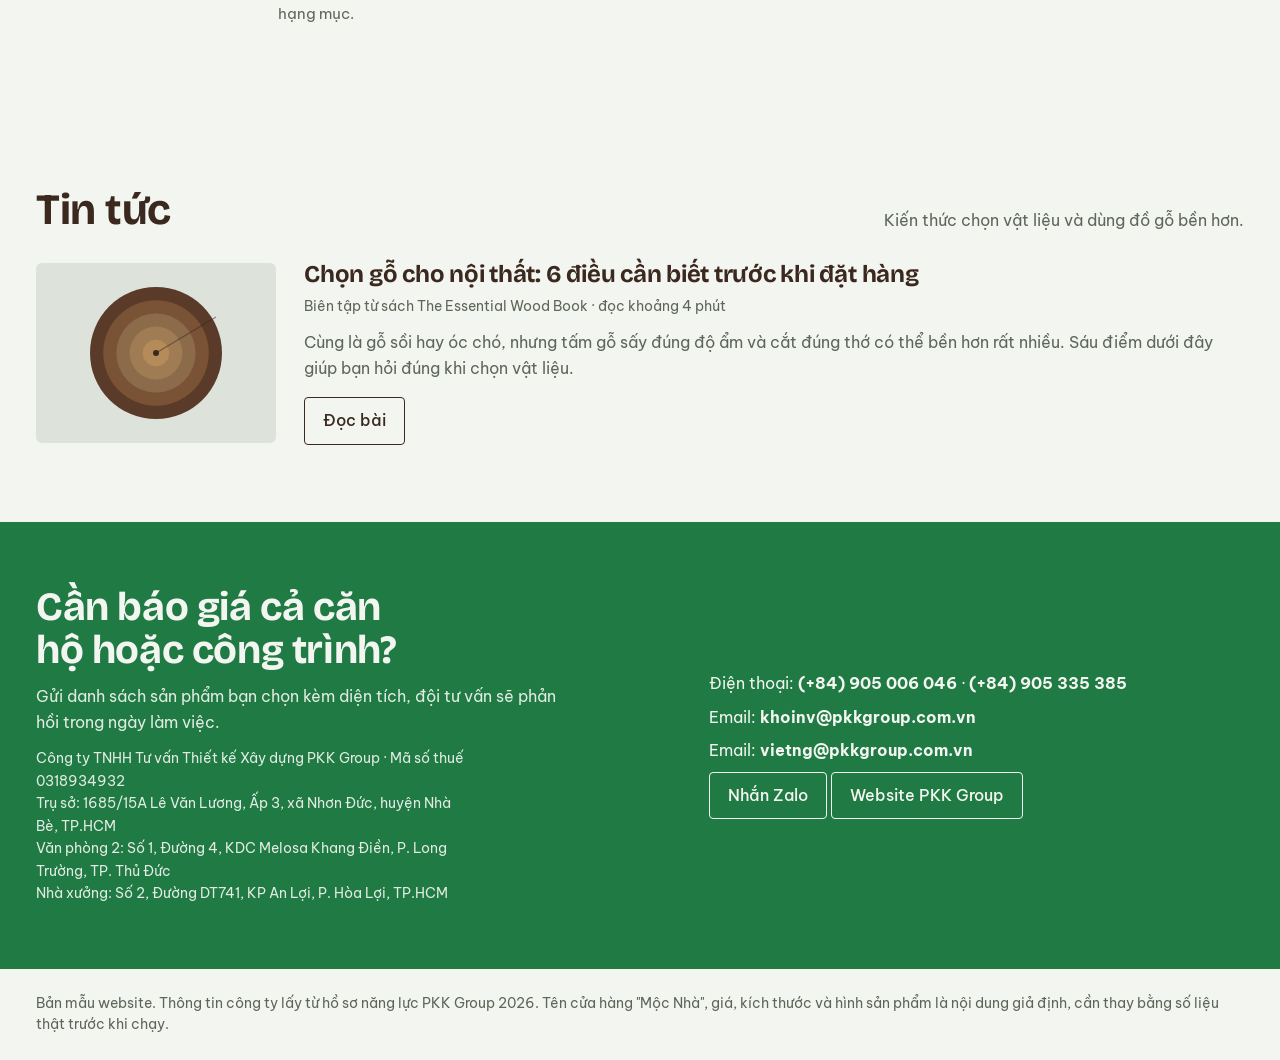
==== commit 41ecddf6: "Thêm biểu mẫu báo giá, cấu hình và hướng dẫn Google Apps Script Co-Authored-By: Claude Sonnet 5.5 <n" ====
--- a/index.html
+++ b/index.html
@@ -27,6 +27,7 @@
       <a href="#tin-tuc">Tin tức</a>
       <a href="#quy-trinh">Quy trình</a>
       <a href="#lien-he">Liên hệ</a>
+      <a href="bao-gia.html">Nhận báo giá</a>
     </nav>
     <button class="btn" id="openList" type="button"><span class="t">Danh sách tư vấn</span><span class="count" id="listCount">0</span></button>
   </div>
@@ -185,7 +186,7 @@
       <p class="price" id="dPrice"></p>
       <p id="dDesc" style="color:var(--muted)"></p>
       <dl class="spec" id="dSpec"></dl>
-      <div style="display:flex;gap:10px;flex-wrap:wrap"><button class="btn solid" type="button" id="dAdd">Thêm vào danh sách tư vấn</button><a class="btn" id="dMore" href="san-pham.html">Xem trang chi tiết</a></div>
+      <button class="btn solid" type="button" id="dAdd">Thêm vào danh sách tư vấn</button>
     </div>
   </div>
 </div>
@@ -275,7 +276,7 @@
   function renderGrid(){
     var r=visible();
     $("grid").innerHTML=r.length?r.map(function(p){
-      return '<article class="card"><button type="button" class="pic" data-open="'+p.id+'" aria-label="Xem '+p.n+'">'+art(p)+'</button><div><h3>'+p.n+'</h3><div class="meta">'+p.room+' · '+p.mat+'</div><a class="more" href="san-pham.html?id='+p.id+'">Xem chi tiết</a></div><div class="row"><span class="price">'+vnd(p.price)+'</span><button class="add" type="button" data-add="'+p.id+'">'+(list.indexOf(p.id)>-1?"Đã thêm":"Thêm vào danh sách")+'</button></div></article>';
+      return '<article class="card"><button type="button" class="pic" data-open="'+p.id+'" aria-label="Xem '+p.n+'">'+art(p)+'</button><div><h3>'+p.n+'</h3><div class="meta">'+p.room+' · '+p.mat+'</div></div><div class="row"><span class="price">'+vnd(p.price)+'</span><button class="add" type="button" data-add="'+p.id+'">'+(list.indexOf(p.id)>-1?"Đã thêm":"Thêm vào danh sách")+'</button></div></article>';
     }).join(""):'<p class="empty">Chưa có sản phẩm khớp bộ lọc. Bỏ chọn vật liệu hoặc đổi phòng để xem thêm.</p>';
   }
   function save(){try{localStorage.setItem("mocnha-list",JSON.stringify(list))}catch(e){}}
@@ -329,13 +330,11 @@
     $("dPic").innerHTML=art(p);$("dTitle").textContent=p.n;$("dPrice").textContent=vnd(p.price);$("dDesc").textContent=p.d;
     $("dSpec").innerHTML='<dt>Kích thước</dt><dd>'+p.dim+'</dd><dt>Vật liệu</dt><dd>'+p.mat+'</dd><dt>Phòng</dt><dd>'+p.room+'</dd><dt>Bảo hành</dt><dd>24 tháng</dd>'+(p.src?'<dt>Nguồn ý tưởng</dt><dd>'+p.src+'</dd>':'');
     $("dAdd").textContent=list.indexOf(id)>-1?"Bỏ khỏi danh sách tư vấn":"Thêm vào danh sách tư vấn";
-    $("dMore").href="san-pham.html?id="+id;
     $("detail").hidden=false;
   }
   $("dAdd").addEventListener("click",function(){if(cur){toggle(cur.id);$("detail").hidden=true}});
 
   renderRail();renderGrid();renderList();
-  if(location.hash==="#danh-sach")$("drawer").hidden=false;
 })();
 </script>
 </body>
--- a/styles.css
+++ b/styles.css
@@ -159,42 +159,39 @@
 @media (max-width:520px){.steps{grid-template-columns:1fr}.top .btn span.t{display:none}}
 @media (prefers-reduced-motion:reduce){*{transition:none!important}}
 
-/* Trang chi tiết sản phẩm (san-pham.html) */
-.pd-wrap{padding-bottom:56px}
-.crumbs{display:flex;flex-wrap:wrap;gap:8px;padding-block:18px;font-size:.9rem;color:var(--muted)}
-.crumbs a{text-decoration:none;border-bottom:1px solid var(--line)}
-.crumbs a:hover{border-color:var(--brass)}
-.pd{display:grid;grid-template-columns:minmax(0,1.1fr) minmax(0,1fr);gap:clamp(20px,4vw,52px);align-items:start}
-.pd-main{aspect-ratio:4/3;background:var(--panel);border-radius:6px;overflow:hidden}
-.pd-main svg{width:100%;height:100%;display:block}
-.pd-thumbs{display:grid;grid-template-columns:repeat(3,1fr);gap:10px;margin-top:10px}
-.pd-thumbs button{border:1.5px solid var(--line);background:none;border-radius:6px;padding:6px;display:grid;gap:4px;font-size:.82rem;text-align:center}
-.pd-thumbs button[aria-pressed="true"]{border-color:var(--moss);color:var(--moss)}
-.pd-thumbs .th{display:block;aspect-ratio:4/3;overflow:hidden;border-radius:4px;background:var(--panel)}
-.pd-thumbs svg{width:100%;height:100%;display:block}
-.pd-note,.pd-small{font-size:.85rem;color:var(--muted);margin-top:10px}
-.pd-room{font-size:.9rem;color:var(--muted);margin-bottom:6px}
-.pd-info h1{font-size:clamp(1.8rem,3.6vw,2.6rem)}
-.pd-price{font-size:1.5rem;margin-top:12px}
-.pd-desc{margin-top:12px;color:var(--muted);max-width:52ch}
-.pd-opt{margin-top:20px}
-.pd-opt h2{font-family:var(--font-body);font-size:.95rem;font-weight:600;letter-spacing:0}
-.pd-opt h2 span{font-weight:400;color:var(--muted)}
-.swatches{display:flex;gap:10px;flex-wrap:wrap;margin-top:8px}
-.sw-btn{width:44px;height:44px;border-radius:50%;border:2px solid var(--line);background:var(--c);padding:0}
-.sw-btn[aria-pressed="true"]{border-color:var(--moss);box-shadow:0 0 0 3px var(--paper),0 0 0 5px var(--moss)}
-.pd-actions{display:flex;gap:10px;flex-wrap:wrap;margin-top:24px}
-.pd-cols{display:grid;grid-template-columns:repeat(2,minmax(0,1fr));gap:28px 44px;margin-top:44px;padding-top:32px;border-top:1px solid var(--line)}
-.pd-cols h2,.pd-rel h2{font-size:1.3rem;margin-bottom:12px}
-.pd-cols p{color:var(--muted)}
-.pd-list{margin:10px 0;padding-left:1.2em;color:var(--muted)}
-.pd-list li{margin-bottom:4px}
-.pd-rel{margin-top:48px}
-.pd-missing{padding-block:48px}
-.pd-missing h1{font-size:2rem;margin-bottom:12px}
-.pd-missing p{margin-bottom:16px;color:var(--muted)}
-.card .pic{display:block}
-.card h3 a{text-decoration:none}
-.card h3 a:hover{text-decoration:underline}
-.card .more{font-size:.88rem;color:var(--moss)}
-@media (max-width:900px){.pd,.pd-cols{grid-template-columns:1fr}}
+/* Biểu mẫu báo giá (bao-gia.html) */
+.bg-wrap{padding-bottom:56px}
+.bg-head{padding-block:clamp(24px,4vw,44px) 8px}
+.bg-head h1{font-size:clamp(2rem,4.4vw,3.2rem)}
+.bg-head p{margin-top:12px;max-width:60ch;color:var(--muted)}
+.bg-grid{display:grid;grid-template-columns:minmax(0,1.5fr) minmax(0,1fr);gap:clamp(24px,4vw,56px);align-items:start;margin-top:20px}
+#qform .f{margin:0 0 18px;border:0;padding:0;min-width:0}
+#qform .f2{display:grid;grid-template-columns:1fr 1fr;gap:0 16px}
+#qform label,#qform legend{display:block;font-weight:600;font-size:.95rem;margin-bottom:6px;padding:0}
+#qform input[type=text],#qform input[type=tel],#qform input[type=email],#qform input[type=number],#qform select,#qform textarea{width:100%;font:inherit;color:var(--walnut);background:var(--paper);border:1.5px solid var(--line);border-radius:4px;padding:11px 12px;min-height:44px}
+#qform textarea{resize:vertical}
+#qform [aria-invalid="true"]{border-color:var(--brass);box-shadow:0 0 0 1px var(--brass)}
+#qform .e{color:var(--walnut);font-size:.88rem;margin-top:6px;min-height:0}
+#qform .e:not(:empty)::before{content:"! ";font-weight:700;color:var(--brass)}
+.err-sum{border:1.5px solid var(--brass);border-radius:4px;padding:12px 16px;margin-bottom:18px;background:var(--plaster)}
+.err-sum ul{margin:6px 0 0;padding-left:1.2em}
+.checks{display:grid;grid-template-columns:repeat(auto-fill,minmax(210px,1fr));gap:6px 14px}
+#qform .check{display:flex;gap:10px;align-items:flex-start;font-weight:400;min-height:44px;align-items:center;margin:0}
+#qform .check input{width:20px;height:20px;flex:none;accent-color:var(--moss)}
+.hint{font-size:.88rem;color:var(--muted);margin-top:8px}
+.hp{position:absolute;left:-9999px;width:1px;height:1px;overflow:hidden}
+.sr{position:absolute;width:1px;height:1px;overflow:hidden;clip:rect(0 0 0 0);white-space:nowrap}
+.chip.on{background:var(--moss);border-color:var(--moss);color:var(--on-accent)}
+.chip .rm{border:0;background:none;color:inherit;font-size:1.1rem;line-height:1;padding:0 2px 0 6px;min-width:28px;min-height:28px}
+#picked{display:flex;flex-wrap:wrap;gap:8px;margin-bottom:10px}
+.addrow{max-width:420px}
+.bg-side{border-top:3px solid var(--moss);padding-top:16px;position:sticky;top:calc(env(safe-area-inset-top,0px) + 84px)}
+.bg-side h2{font-size:1.3rem;margin-bottom:10px}
+.bg-side h3{font-size:1.05rem;margin:22px 0 8px}
+.bg-side p{color:var(--muted);margin-bottom:12px}
+.bg-done{margin-top:28px;max-width:680px}
+.bg-done h2{font-size:1.8rem;margin-bottom:10px}
+.bg-done p{color:var(--muted);margin-bottom:14px}
+.bg-done textarea{width:100%;min-height:200px;font:inherit;background:var(--paper);color:var(--walnut);border:1.5px solid var(--line);border-radius:4px;padding:12px;margin-bottom:14px}
+@media (max-width:900px){.bg-grid{grid-template-columns:1fr}.bg-side{position:static}}
+@media (max-width:520px){#qform .f2{grid-template-columns:1fr}}
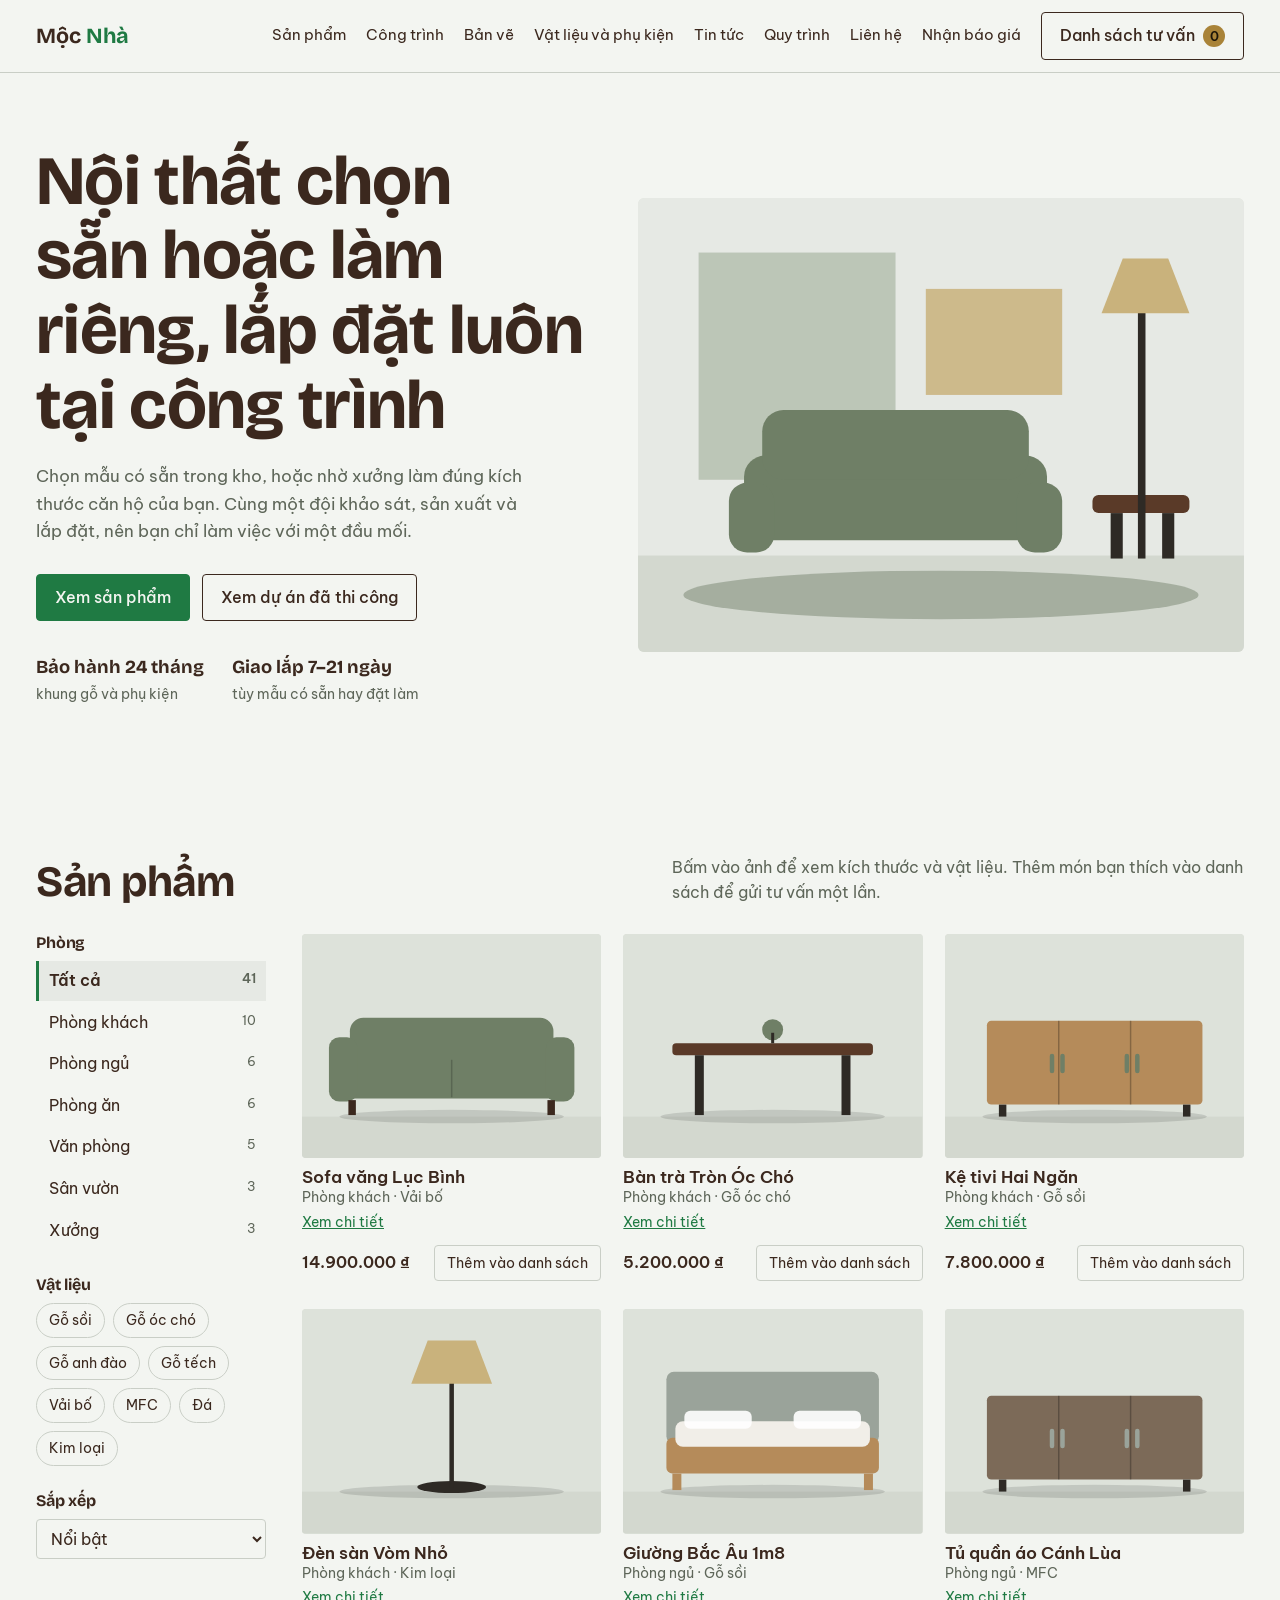
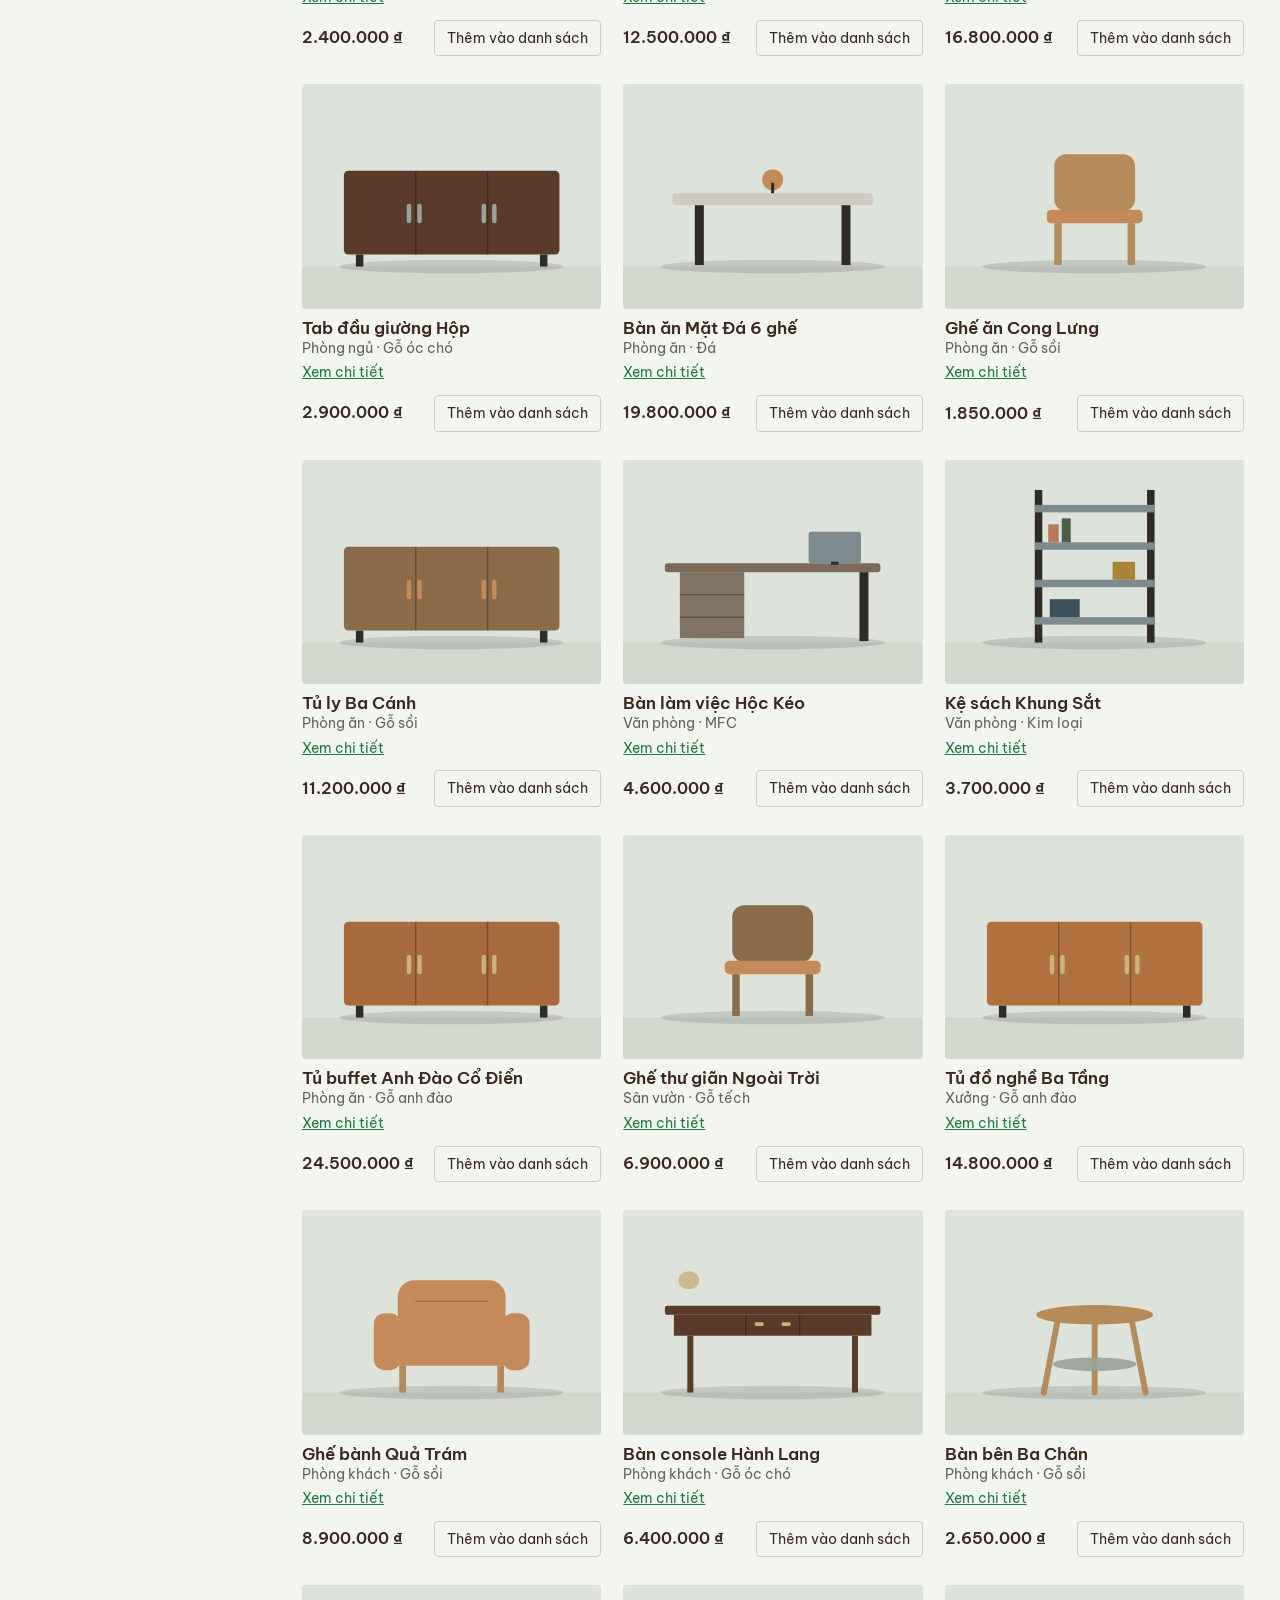
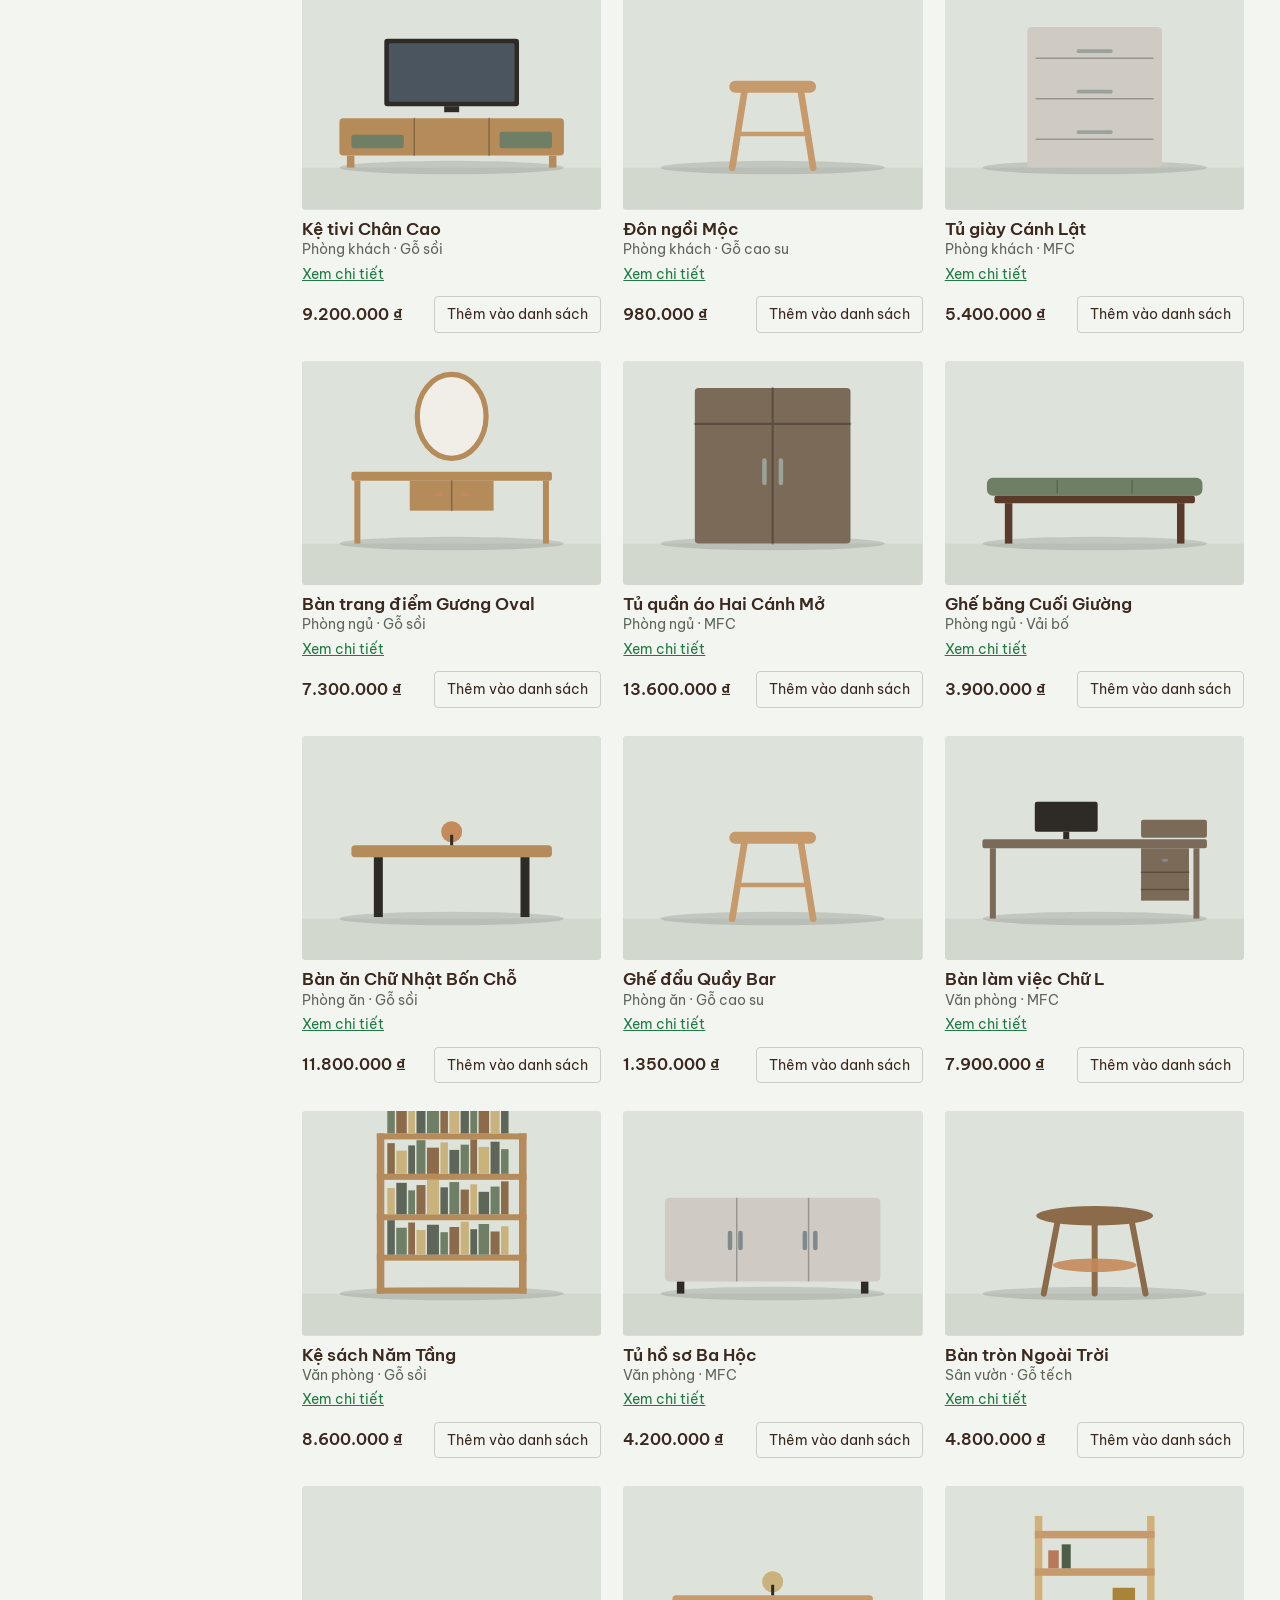
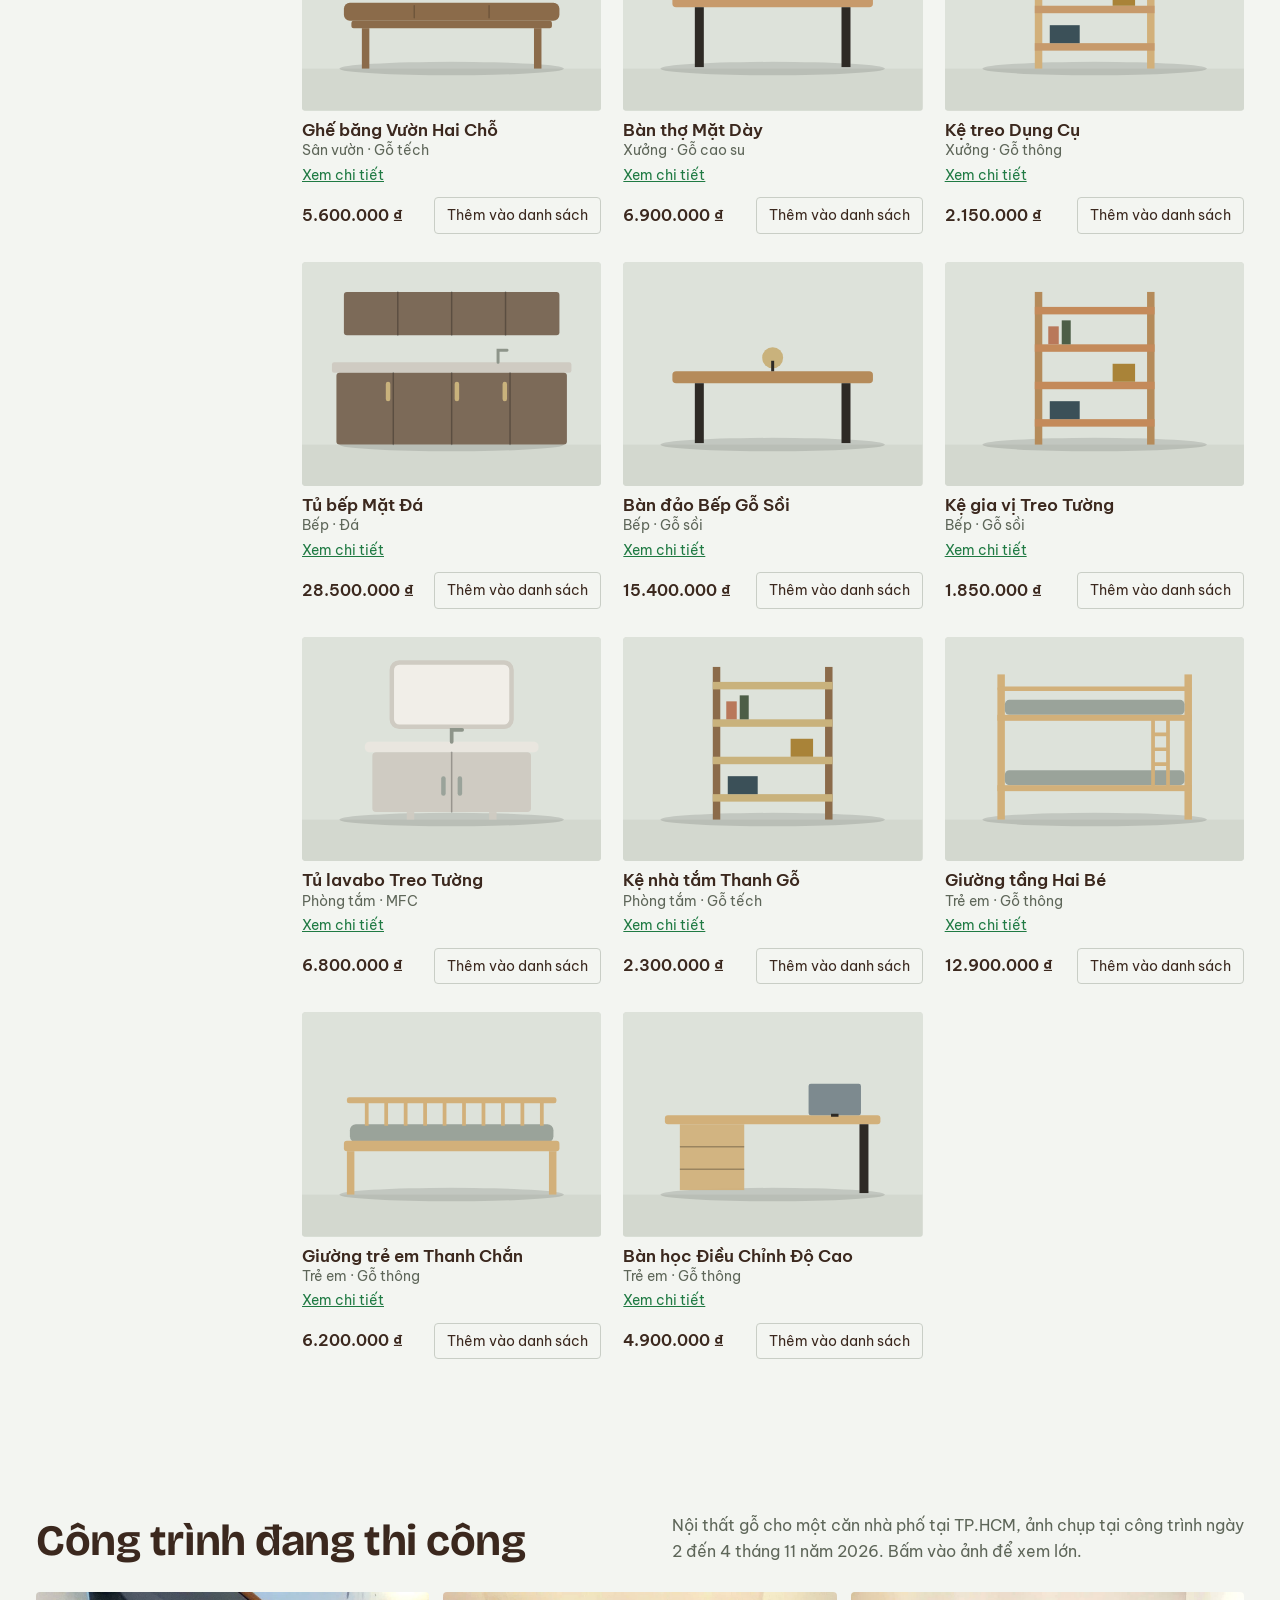
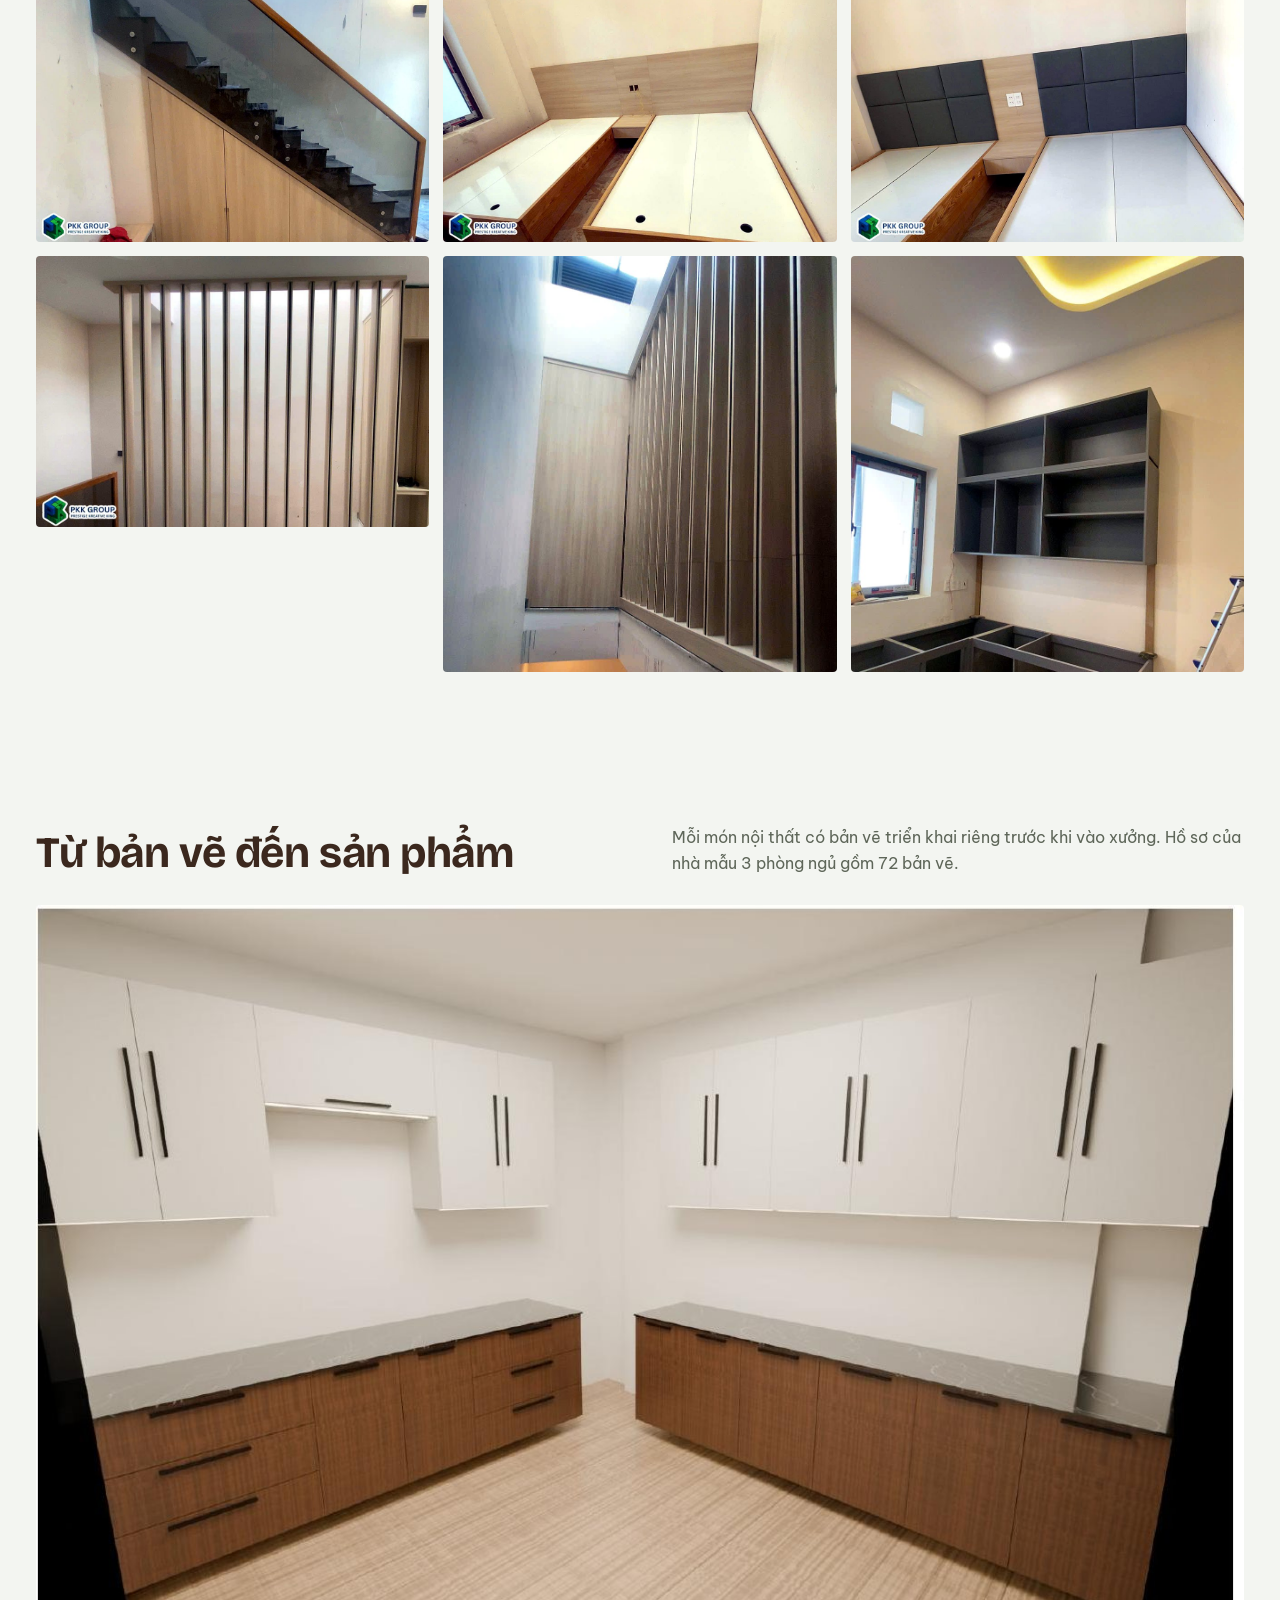
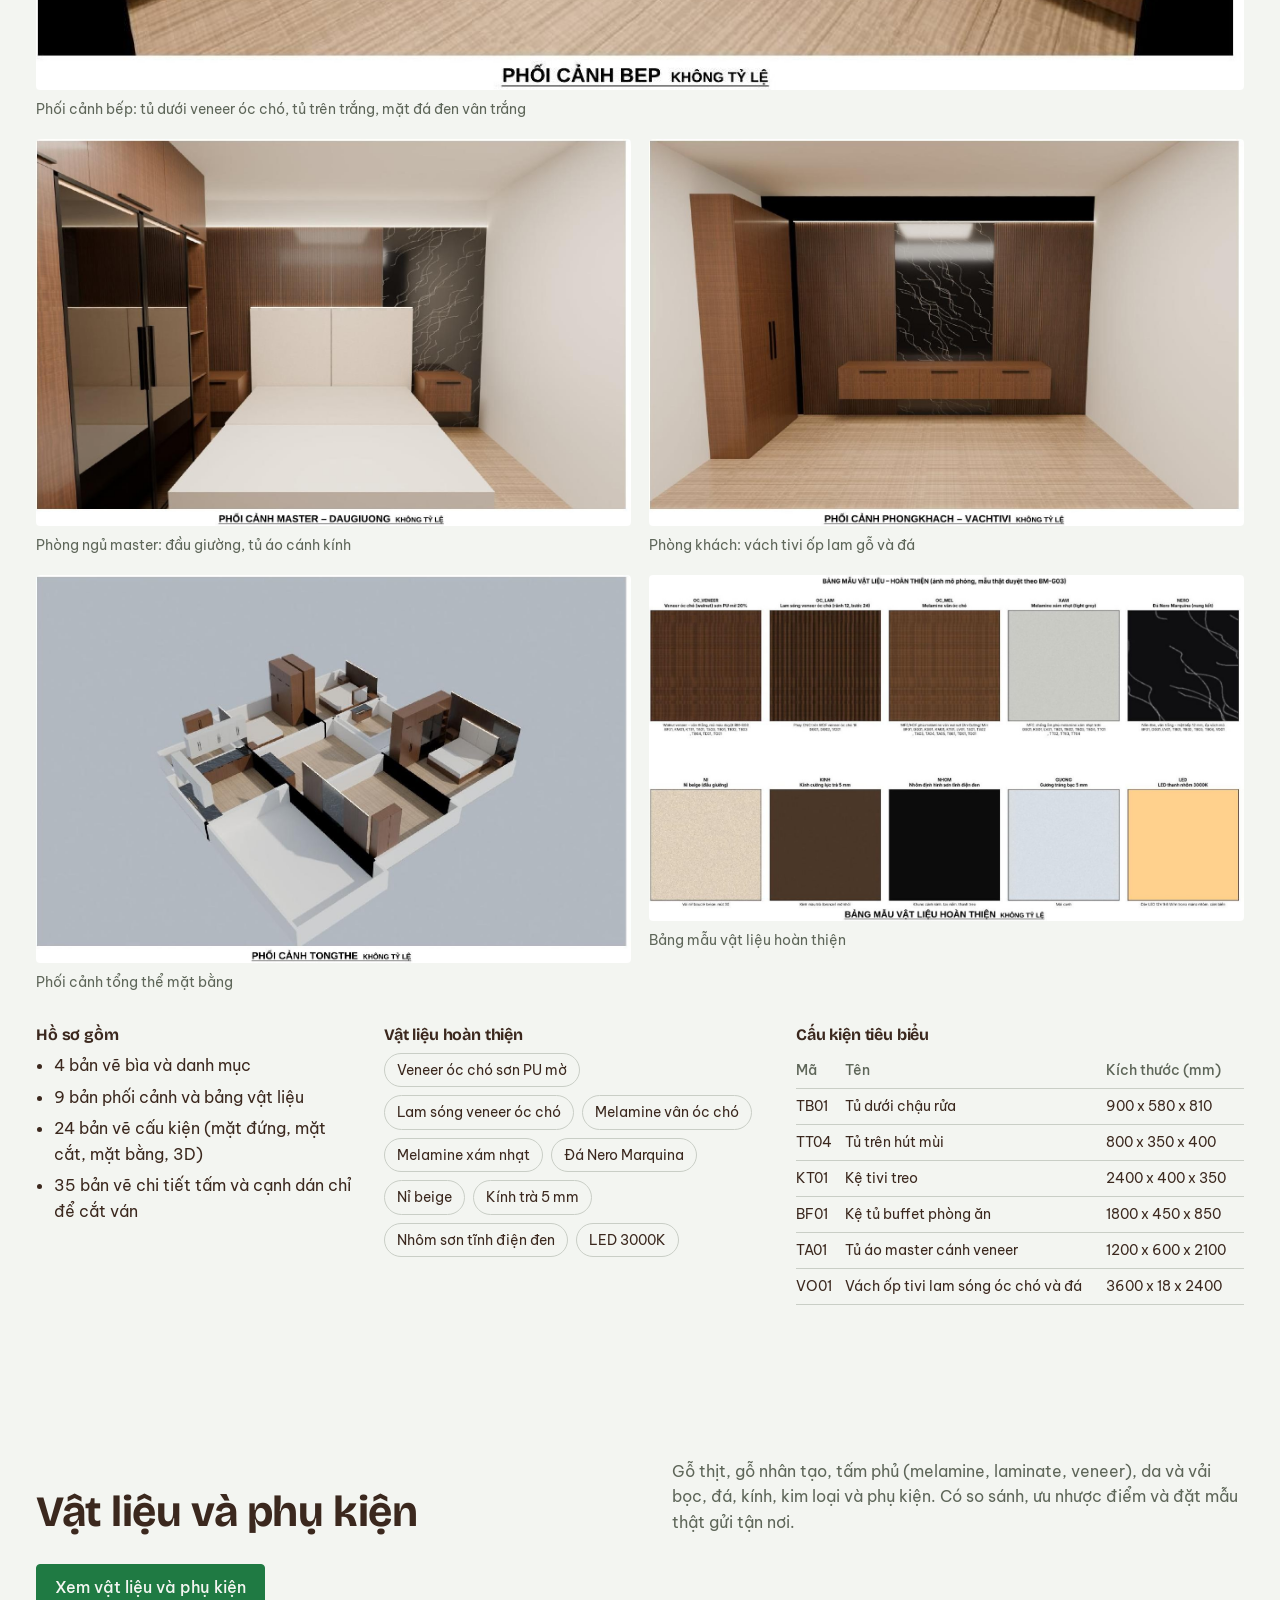
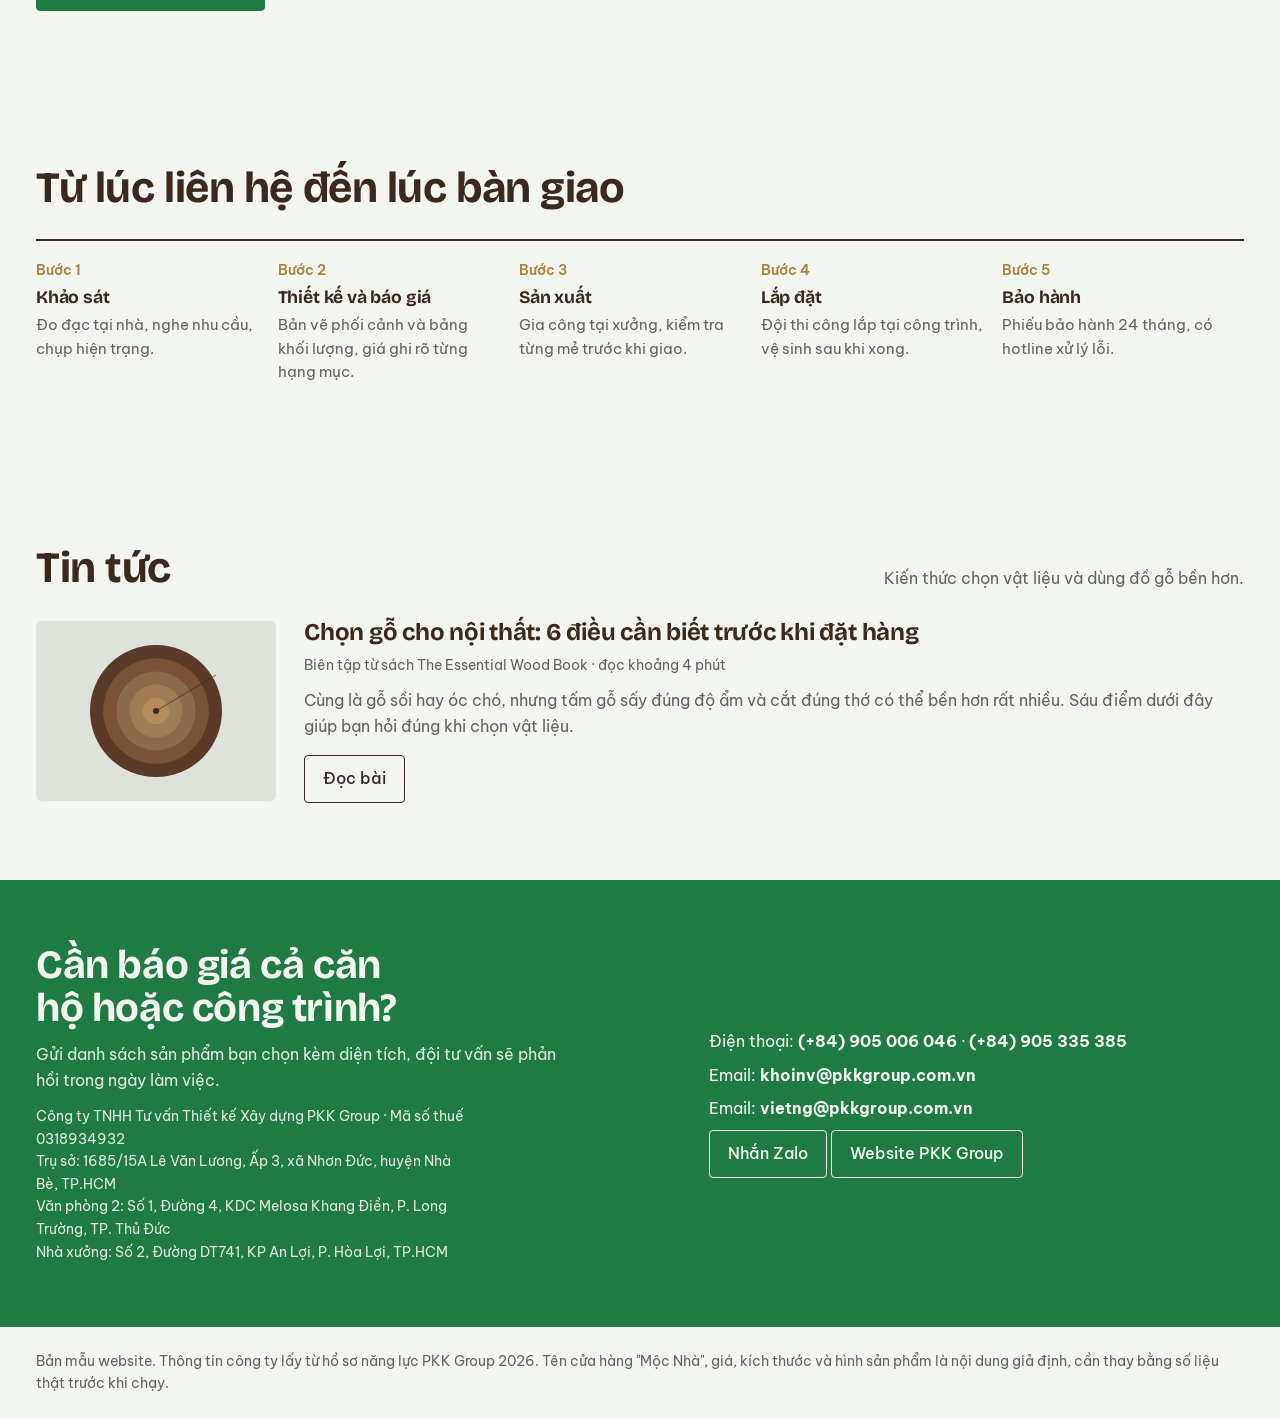
==== commit 964373e7: "Merge pull request #2 from nqvdng/trang-chi-tiet Trang chi tiết sản phẩm" ====
--- a/index.html
+++ b/index.html
@@ -186,7 +186,7 @@
       <p class="price" id="dPrice"></p>
       <p id="dDesc" style="color:var(--muted)"></p>
       <dl class="spec" id="dSpec"></dl>
-      <button class="btn solid" type="button" id="dAdd">Thêm vào danh sách tư vấn</button>
+      <div style="display:flex;gap:10px;flex-wrap:wrap"><button class="btn solid" type="button" id="dAdd">Thêm vào danh sách tư vấn</button><a class="btn" id="dMore" href="san-pham.html">Xem trang chi tiết</a></div>
     </div>
   </div>
 </div>
@@ -276,7 +276,7 @@
   function renderGrid(){
     var r=visible();
     $("grid").innerHTML=r.length?r.map(function(p){
-      return '<article class="card"><button type="button" class="pic" data-open="'+p.id+'" aria-label="Xem '+p.n+'">'+art(p)+'</button><div><h3>'+p.n+'</h3><div class="meta">'+p.room+' · '+p.mat+'</div></div><div class="row"><span class="price">'+vnd(p.price)+'</span><button class="add" type="button" data-add="'+p.id+'">'+(list.indexOf(p.id)>-1?"Đã thêm":"Thêm vào danh sách")+'</button></div></article>';
+      return '<article class="card"><button type="button" class="pic" data-open="'+p.id+'" aria-label="Xem '+p.n+'">'+art(p)+'</button><div><h3>'+p.n+'</h3><div class="meta">'+p.room+' · '+p.mat+'</div><a class="more" href="san-pham.html?id='+p.id+'">Xem chi tiết</a></div><div class="row"><span class="price">'+vnd(p.price)+'</span><button class="add" type="button" data-add="'+p.id+'">'+(list.indexOf(p.id)>-1?"Đã thêm":"Thêm vào danh sách")+'</button></div></article>';
     }).join(""):'<p class="empty">Chưa có sản phẩm khớp bộ lọc. Bỏ chọn vật liệu hoặc đổi phòng để xem thêm.</p>';
   }
   function save(){try{localStorage.setItem("mocnha-list",JSON.stringify(list))}catch(e){}}
@@ -330,11 +330,13 @@
     $("dPic").innerHTML=art(p);$("dTitle").textContent=p.n;$("dPrice").textContent=vnd(p.price);$("dDesc").textContent=p.d;
     $("dSpec").innerHTML='<dt>Kích thước</dt><dd>'+p.dim+'</dd><dt>Vật liệu</dt><dd>'+p.mat+'</dd><dt>Phòng</dt><dd>'+p.room+'</dd><dt>Bảo hành</dt><dd>24 tháng</dd>'+(p.src?'<dt>Nguồn ý tưởng</dt><dd>'+p.src+'</dd>':'');
     $("dAdd").textContent=list.indexOf(id)>-1?"Bỏ khỏi danh sách tư vấn":"Thêm vào danh sách tư vấn";
+    $("dMore").href="san-pham.html?id="+id;
     $("detail").hidden=false;
   }
   $("dAdd").addEventListener("click",function(){if(cur){toggle(cur.id);$("detail").hidden=true}});
 
   renderRail();renderGrid();renderList();
+  if(location.hash==="#danh-sach")$("drawer").hidden=false;
 })();
 </script>
 </body>
--- a/styles.css
+++ b/styles.css
@@ -159,39 +159,42 @@
 @media (max-width:520px){.steps{grid-template-columns:1fr}.top .btn span.t{display:none}}
 @media (prefers-reduced-motion:reduce){*{transition:none!important}}
 
-/* Biểu mẫu báo giá (bao-gia.html) */
-.bg-wrap{padding-bottom:56px}
-.bg-head{padding-block:clamp(24px,4vw,44px) 8px}
-.bg-head h1{font-size:clamp(2rem,4.4vw,3.2rem)}
-.bg-head p{margin-top:12px;max-width:60ch;color:var(--muted)}
-.bg-grid{display:grid;grid-template-columns:minmax(0,1.5fr) minmax(0,1fr);gap:clamp(24px,4vw,56px);align-items:start;margin-top:20px}
-#qform .f{margin:0 0 18px;border:0;padding:0;min-width:0}
-#qform .f2{display:grid;grid-template-columns:1fr 1fr;gap:0 16px}
-#qform label,#qform legend{display:block;font-weight:600;font-size:.95rem;margin-bottom:6px;padding:0}
-#qform input[type=text],#qform input[type=tel],#qform input[type=email],#qform input[type=number],#qform select,#qform textarea{width:100%;font:inherit;color:var(--walnut);background:var(--paper);border:1.5px solid var(--line);border-radius:4px;padding:11px 12px;min-height:44px}
-#qform textarea{resize:vertical}
-#qform [aria-invalid="true"]{border-color:var(--brass);box-shadow:0 0 0 1px var(--brass)}
-#qform .e{color:var(--walnut);font-size:.88rem;margin-top:6px;min-height:0}
-#qform .e:not(:empty)::before{content:"! ";font-weight:700;color:var(--brass)}
-.err-sum{border:1.5px solid var(--brass);border-radius:4px;padding:12px 16px;margin-bottom:18px;background:var(--plaster)}
-.err-sum ul{margin:6px 0 0;padding-left:1.2em}
-.checks{display:grid;grid-template-columns:repeat(auto-fill,minmax(210px,1fr));gap:6px 14px}
-#qform .check{display:flex;gap:10px;align-items:flex-start;font-weight:400;min-height:44px;align-items:center;margin:0}
-#qform .check input{width:20px;height:20px;flex:none;accent-color:var(--moss)}
-.hint{font-size:.88rem;color:var(--muted);margin-top:8px}
-.hp{position:absolute;left:-9999px;width:1px;height:1px;overflow:hidden}
-.sr{position:absolute;width:1px;height:1px;overflow:hidden;clip:rect(0 0 0 0);white-space:nowrap}
-.chip.on{background:var(--moss);border-color:var(--moss);color:var(--on-accent)}
-.chip .rm{border:0;background:none;color:inherit;font-size:1.1rem;line-height:1;padding:0 2px 0 6px;min-width:28px;min-height:28px}
-#picked{display:flex;flex-wrap:wrap;gap:8px;margin-bottom:10px}
-.addrow{max-width:420px}
-.bg-side{border-top:3px solid var(--moss);padding-top:16px;position:sticky;top:calc(env(safe-area-inset-top,0px) + 84px)}
-.bg-side h2{font-size:1.3rem;margin-bottom:10px}
-.bg-side h3{font-size:1.05rem;margin:22px 0 8px}
-.bg-side p{color:var(--muted);margin-bottom:12px}
-.bg-done{margin-top:28px;max-width:680px}
-.bg-done h2{font-size:1.8rem;margin-bottom:10px}
-.bg-done p{color:var(--muted);margin-bottom:14px}
-.bg-done textarea{width:100%;min-height:200px;font:inherit;background:var(--paper);color:var(--walnut);border:1.5px solid var(--line);border-radius:4px;padding:12px;margin-bottom:14px}
-@media (max-width:900px){.bg-grid{grid-template-columns:1fr}.bg-side{position:static}}
-@media (max-width:520px){#qform .f2{grid-template-columns:1fr}}
+/* Trang chi tiết sản phẩm (san-pham.html) */
+.pd-wrap{padding-bottom:56px}
+.crumbs{display:flex;flex-wrap:wrap;gap:8px;padding-block:18px;font-size:.9rem;color:var(--muted)}
+.crumbs a{text-decoration:none;border-bottom:1px solid var(--line)}
+.crumbs a:hover{border-color:var(--brass)}
+.pd{display:grid;grid-template-columns:minmax(0,1.1fr) minmax(0,1fr);gap:clamp(20px,4vw,52px);align-items:start}
+.pd-main{aspect-ratio:4/3;background:var(--panel);border-radius:6px;overflow:hidden}
+.pd-main svg{width:100%;height:100%;display:block}
+.pd-thumbs{display:grid;grid-template-columns:repeat(3,1fr);gap:10px;margin-top:10px}
+.pd-thumbs button{border:1.5px solid var(--line);background:none;border-radius:6px;padding:6px;display:grid;gap:4px;font-size:.82rem;text-align:center}
+.pd-thumbs button[aria-pressed="true"]{border-color:var(--moss);color:var(--moss)}
+.pd-thumbs .th{display:block;aspect-ratio:4/3;overflow:hidden;border-radius:4px;background:var(--panel)}
+.pd-thumbs svg{width:100%;height:100%;display:block}
+.pd-note,.pd-small{font-size:.85rem;color:var(--muted);margin-top:10px}
+.pd-room{font-size:.9rem;color:var(--muted);margin-bottom:6px}
+.pd-info h1{font-size:clamp(1.8rem,3.6vw,2.6rem)}
+.pd-price{font-size:1.5rem;margin-top:12px}
+.pd-desc{margin-top:12px;color:var(--muted);max-width:52ch}
+.pd-opt{margin-top:20px}
+.pd-opt h2{font-family:var(--font-body);font-size:.95rem;font-weight:600;letter-spacing:0}
+.pd-opt h2 span{font-weight:400;color:var(--muted)}
+.swatches{display:flex;gap:10px;flex-wrap:wrap;margin-top:8px}
+.sw-btn{width:44px;height:44px;border-radius:50%;border:2px solid var(--line);background:var(--c);padding:0}
+.sw-btn[aria-pressed="true"]{border-color:var(--moss);box-shadow:0 0 0 3px var(--paper),0 0 0 5px var(--moss)}
+.pd-actions{display:flex;gap:10px;flex-wrap:wrap;margin-top:24px}
+.pd-cols{display:grid;grid-template-columns:repeat(2,minmax(0,1fr));gap:28px 44px;margin-top:44px;padding-top:32px;border-top:1px solid var(--line)}
+.pd-cols h2,.pd-rel h2{font-size:1.3rem;margin-bottom:12px}
+.pd-cols p{color:var(--muted)}
+.pd-list{margin:10px 0;padding-left:1.2em;color:var(--muted)}
+.pd-list li{margin-bottom:4px}
+.pd-rel{margin-top:48px}
+.pd-missing{padding-block:48px}
+.pd-missing h1{font-size:2rem;margin-bottom:12px}
+.pd-missing p{margin-bottom:16px;color:var(--muted)}
+.card .pic{display:block}
+.card h3 a{text-decoration:none}
+.card h3 a:hover{text-decoration:underline}
+.card .more{font-size:.88rem;color:var(--moss)}
+@media (max-width:900px){.pd,.pd-cols{grid-template-columns:1fr}}
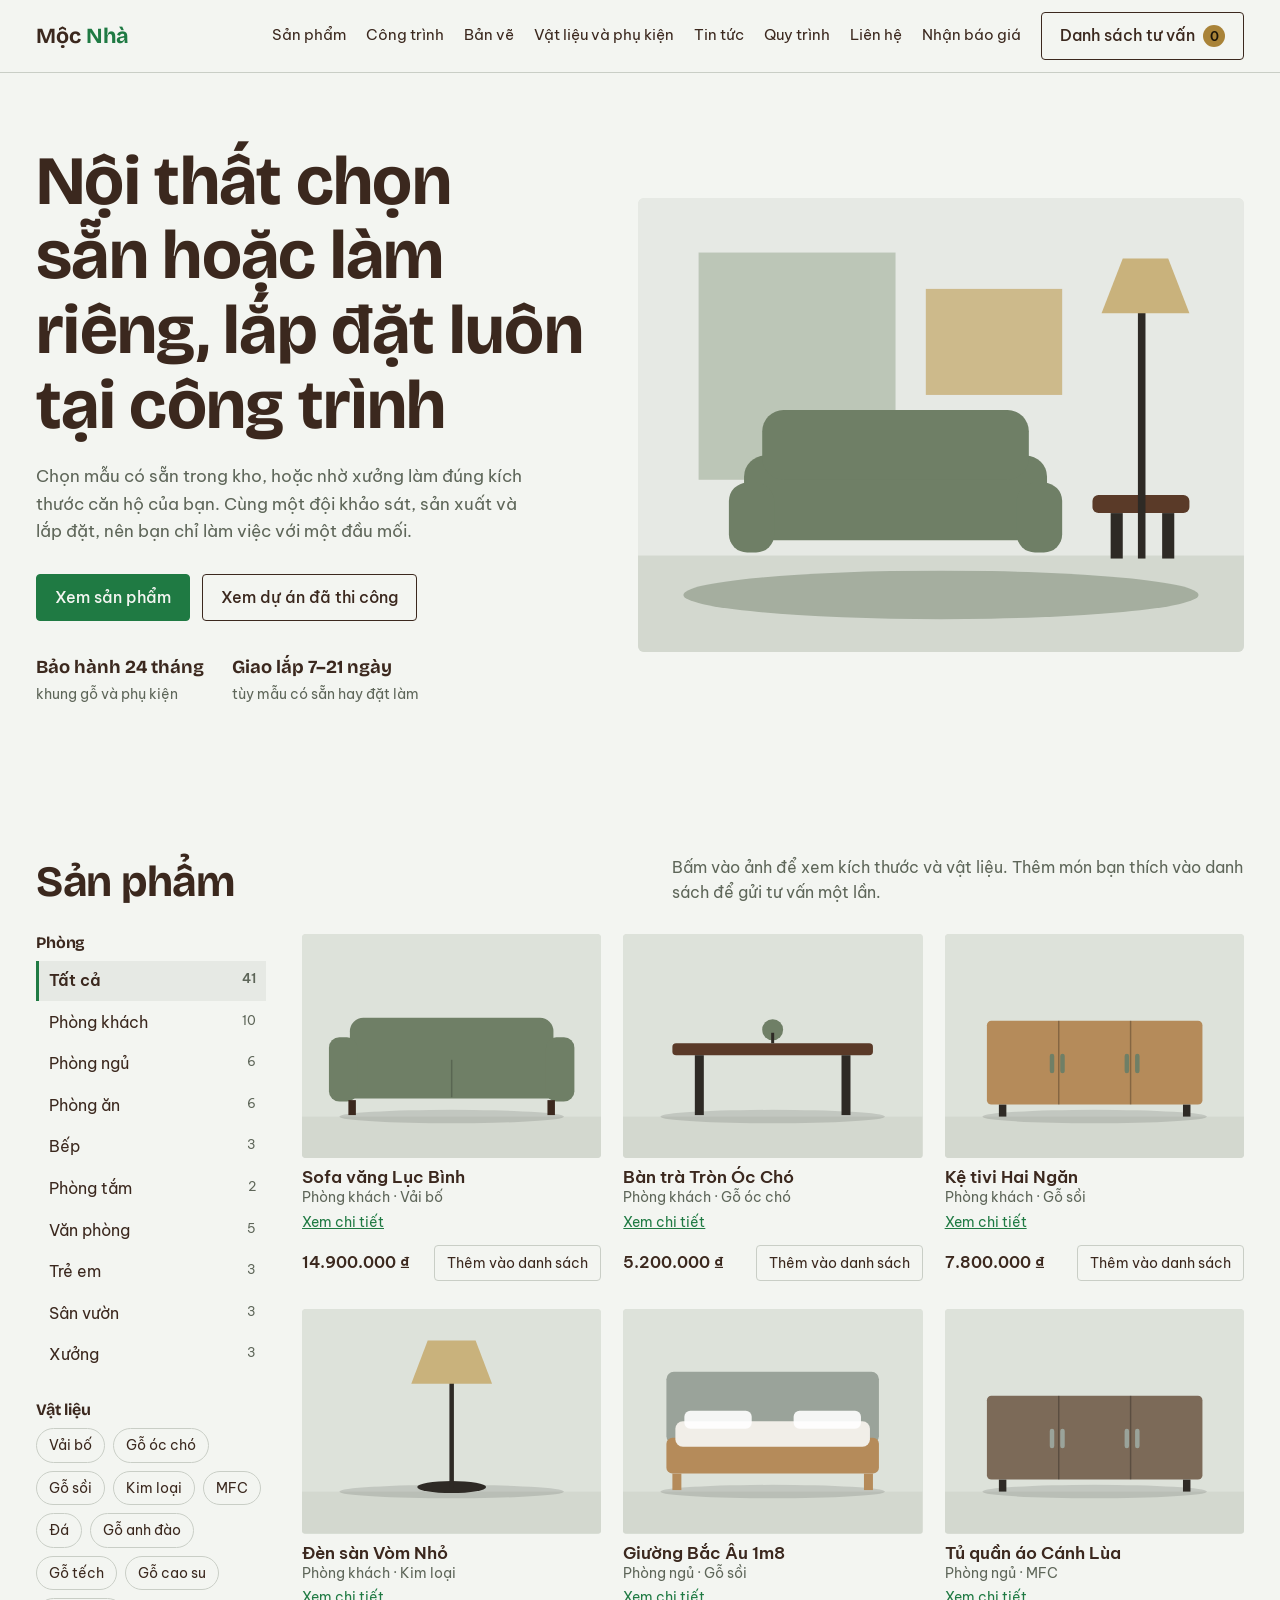
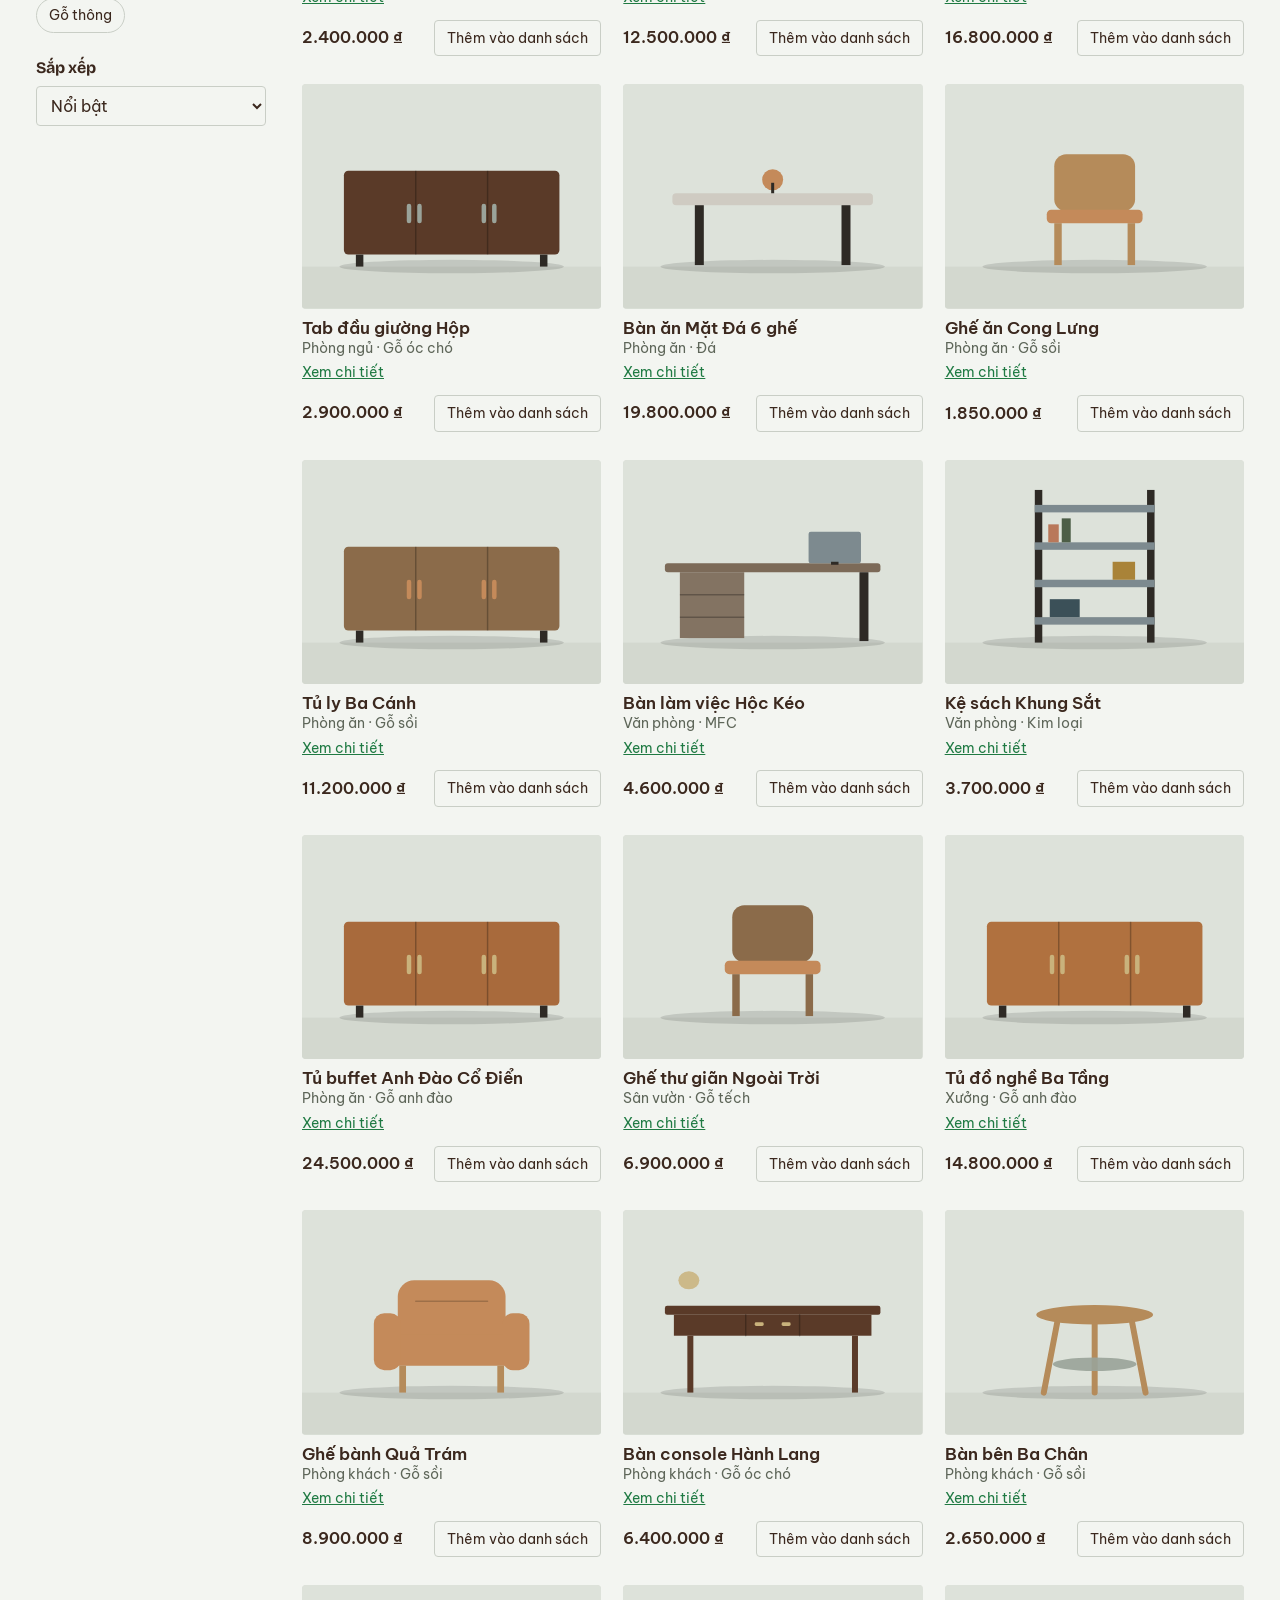
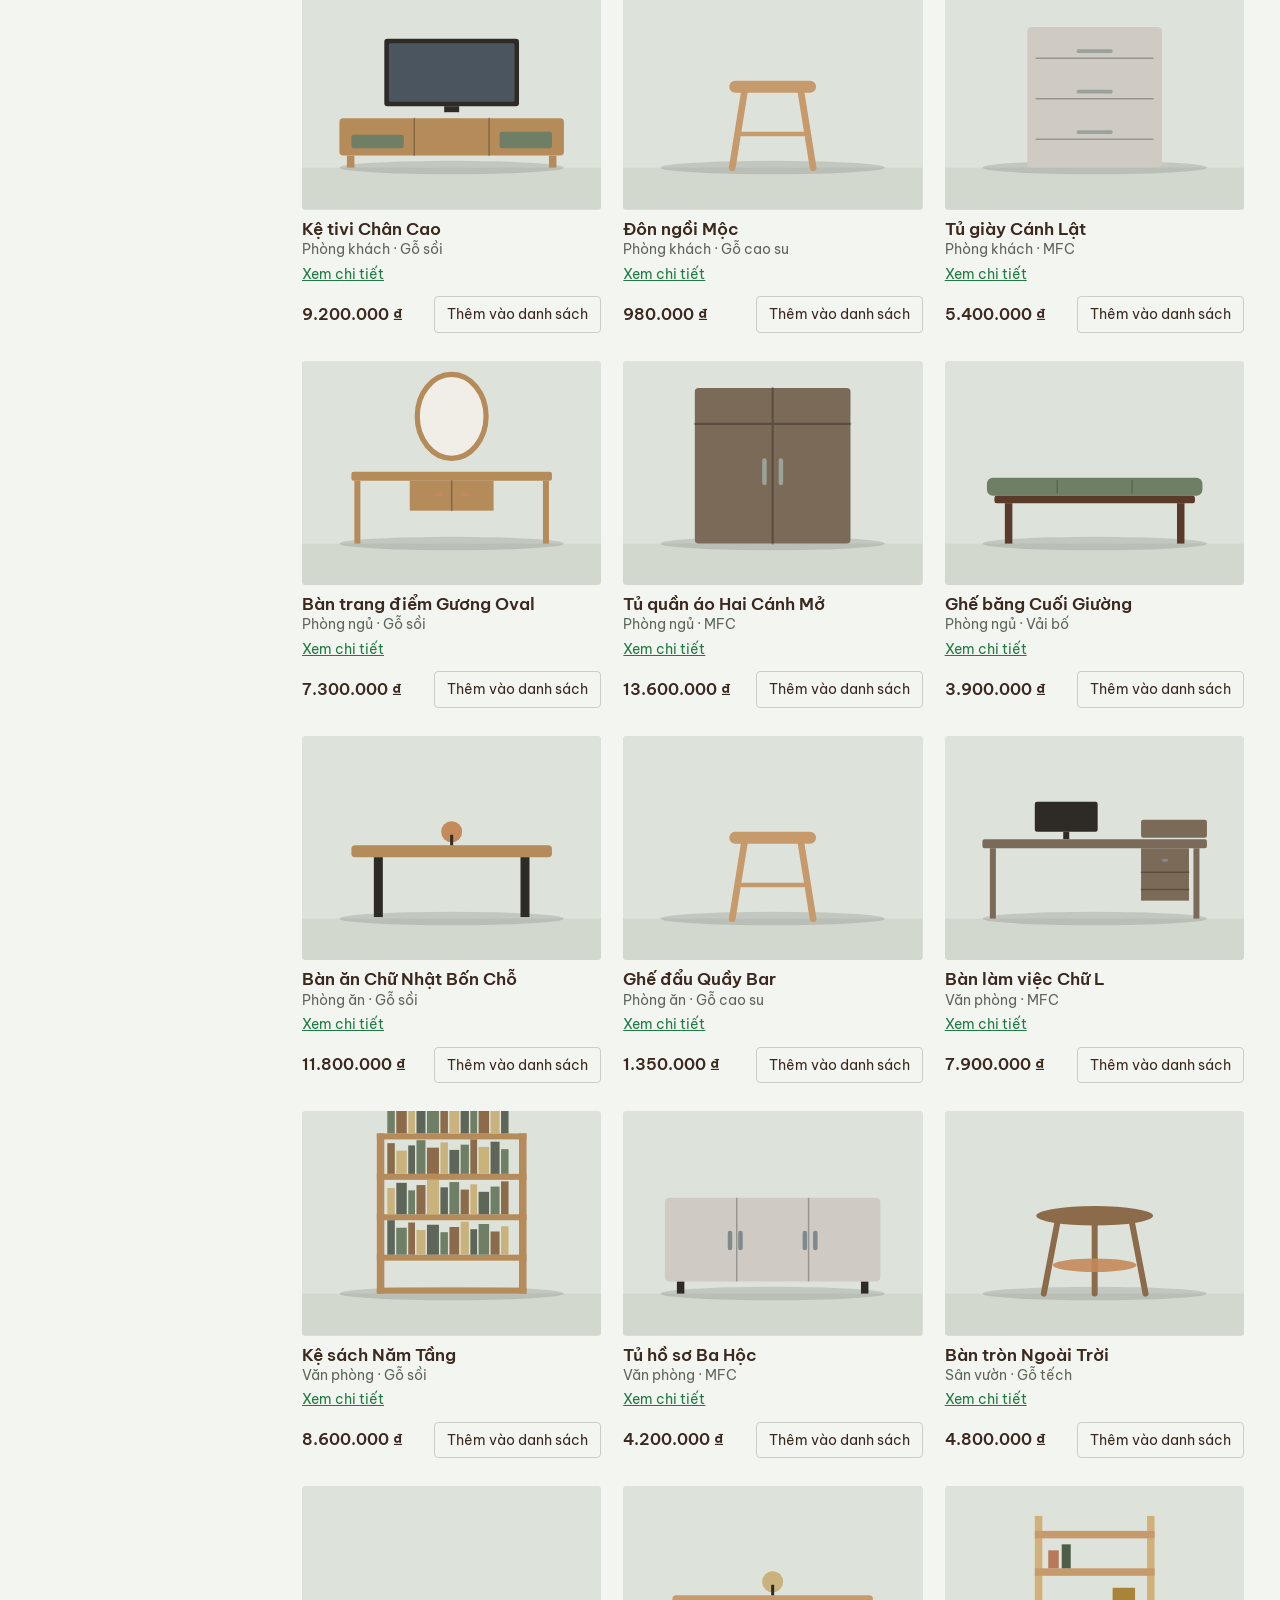
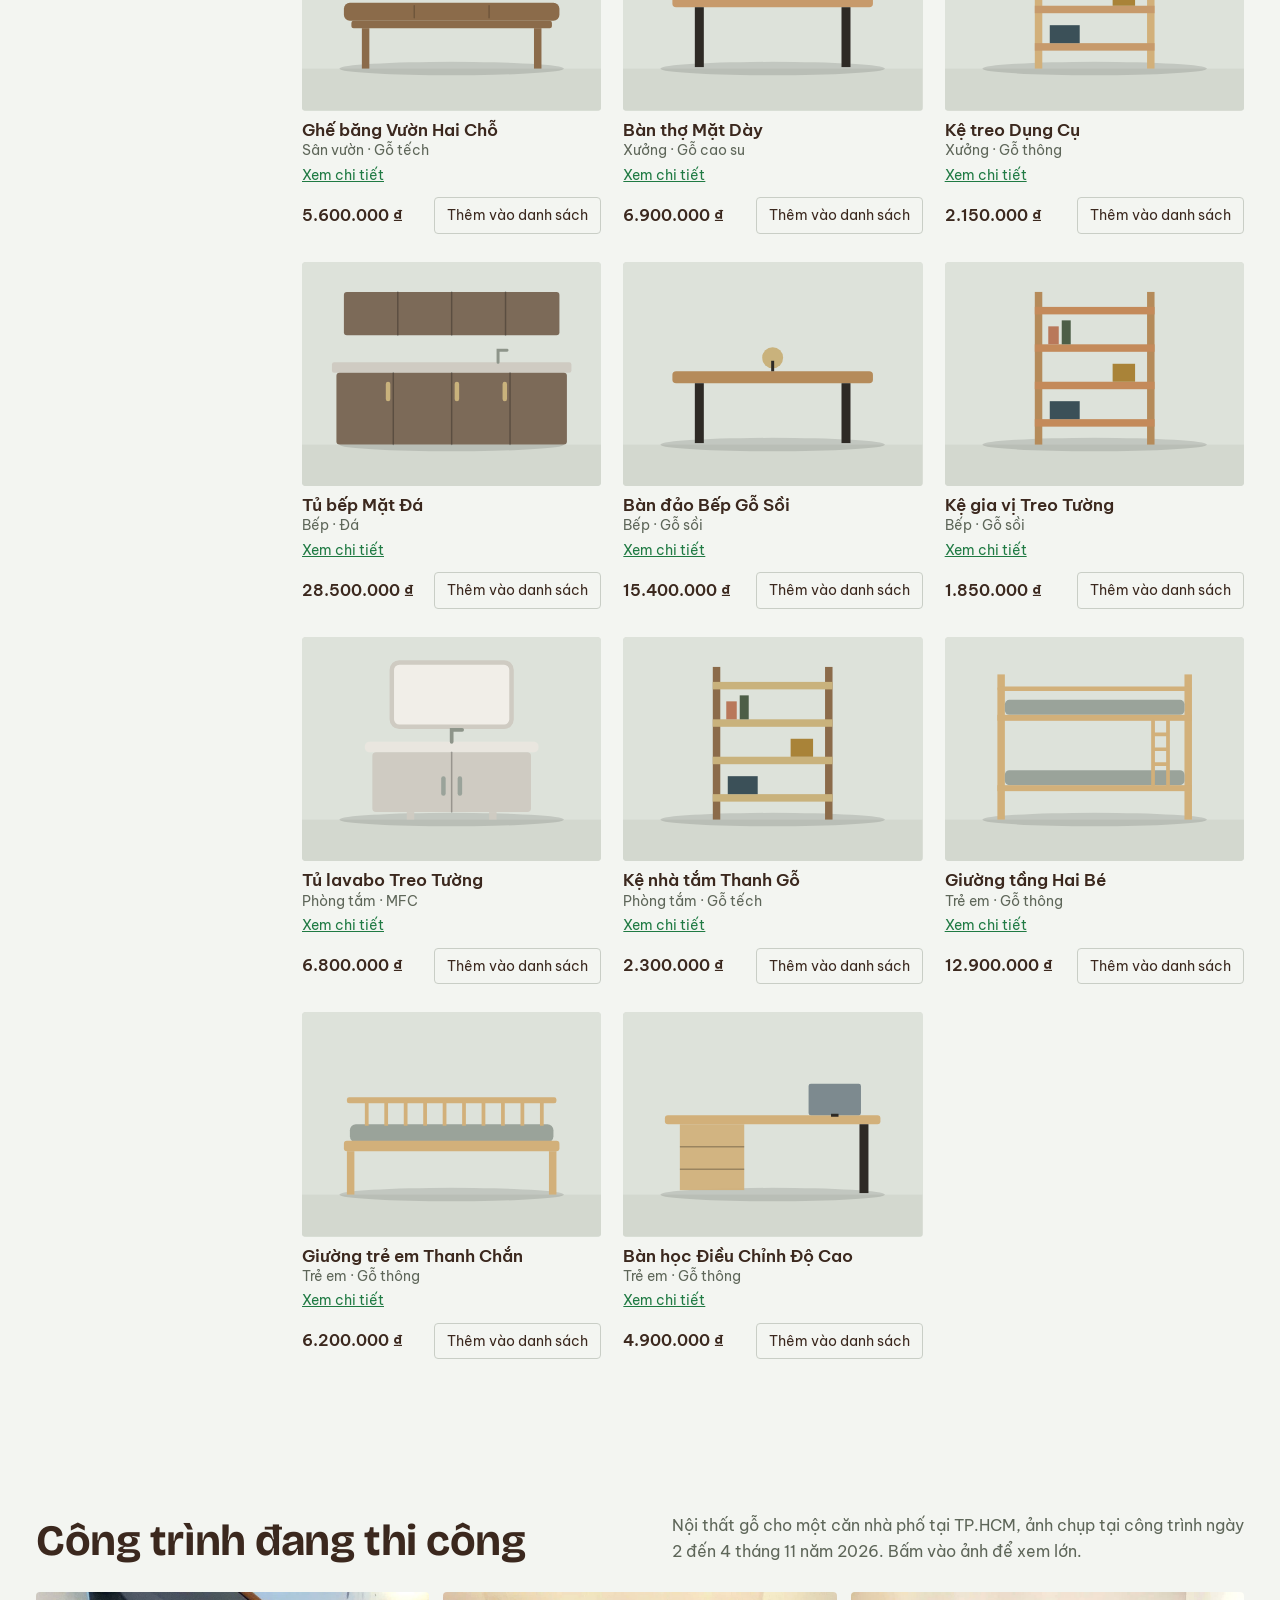
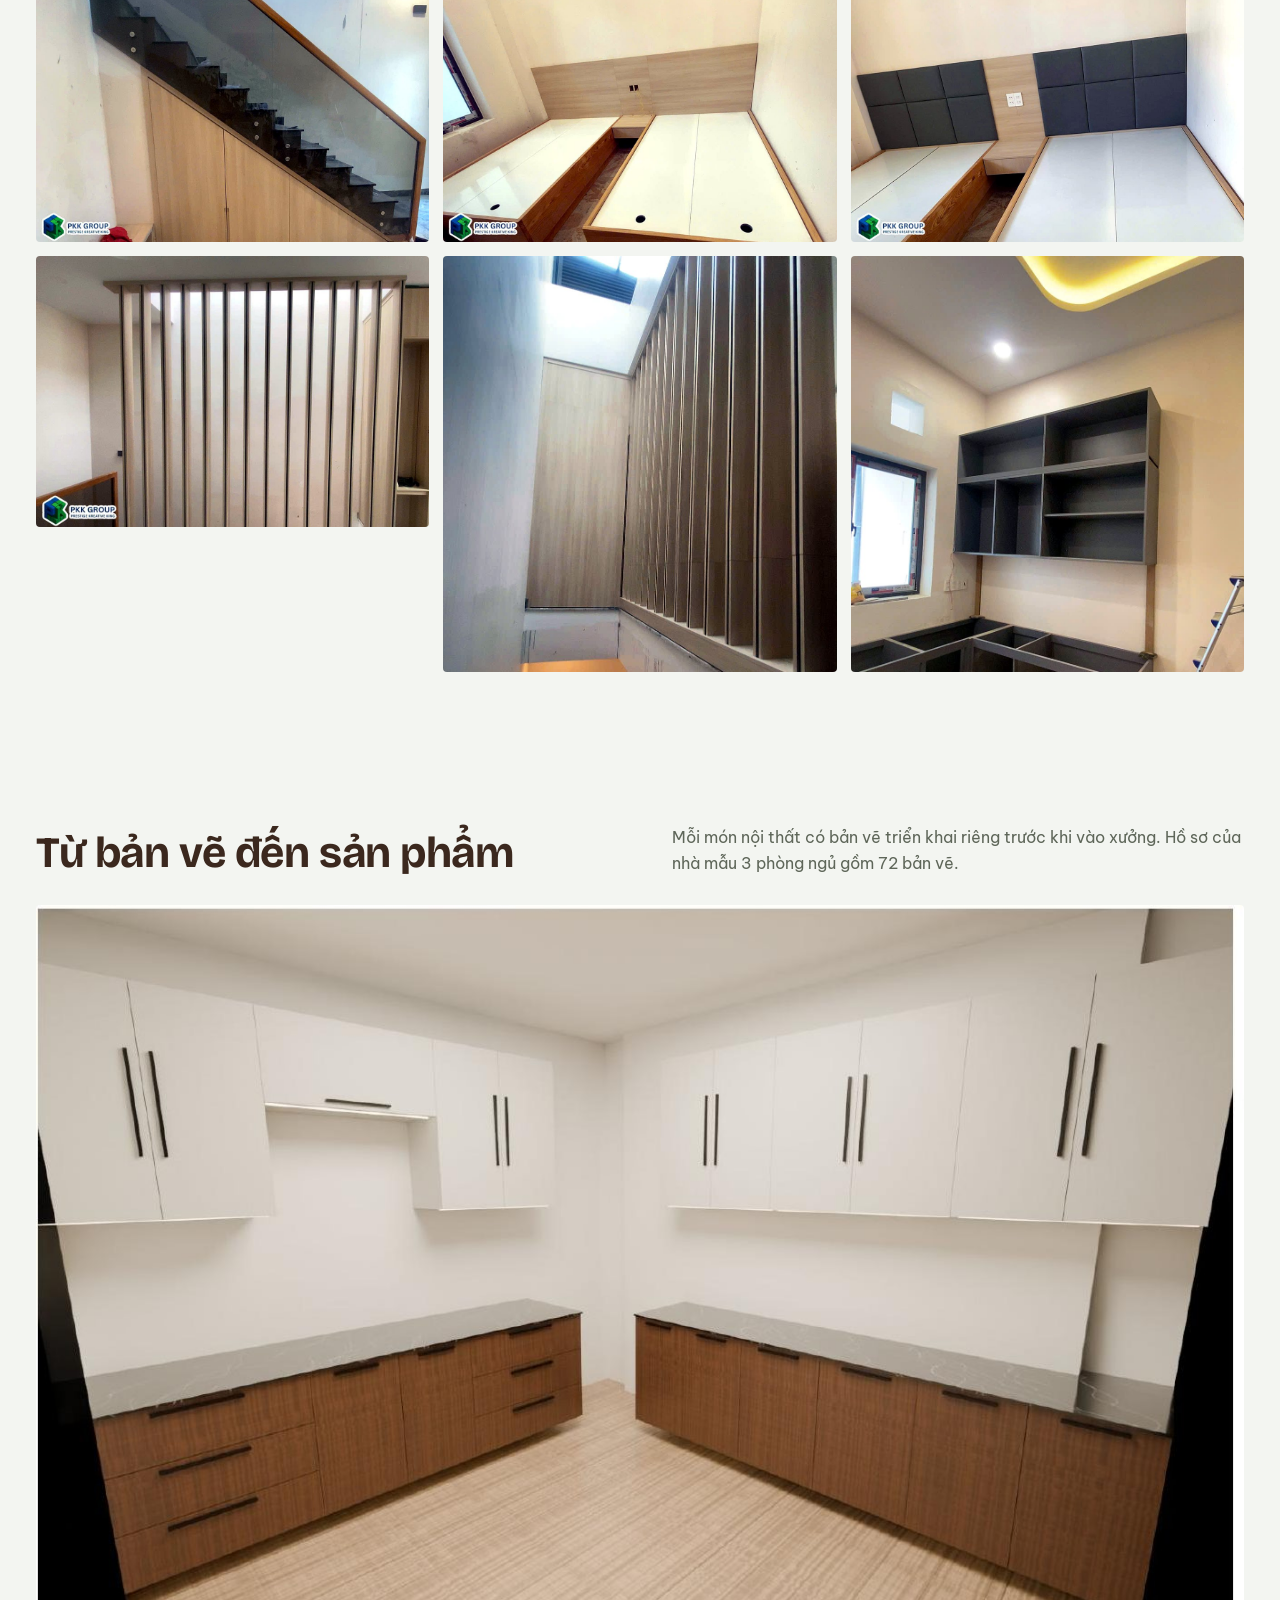
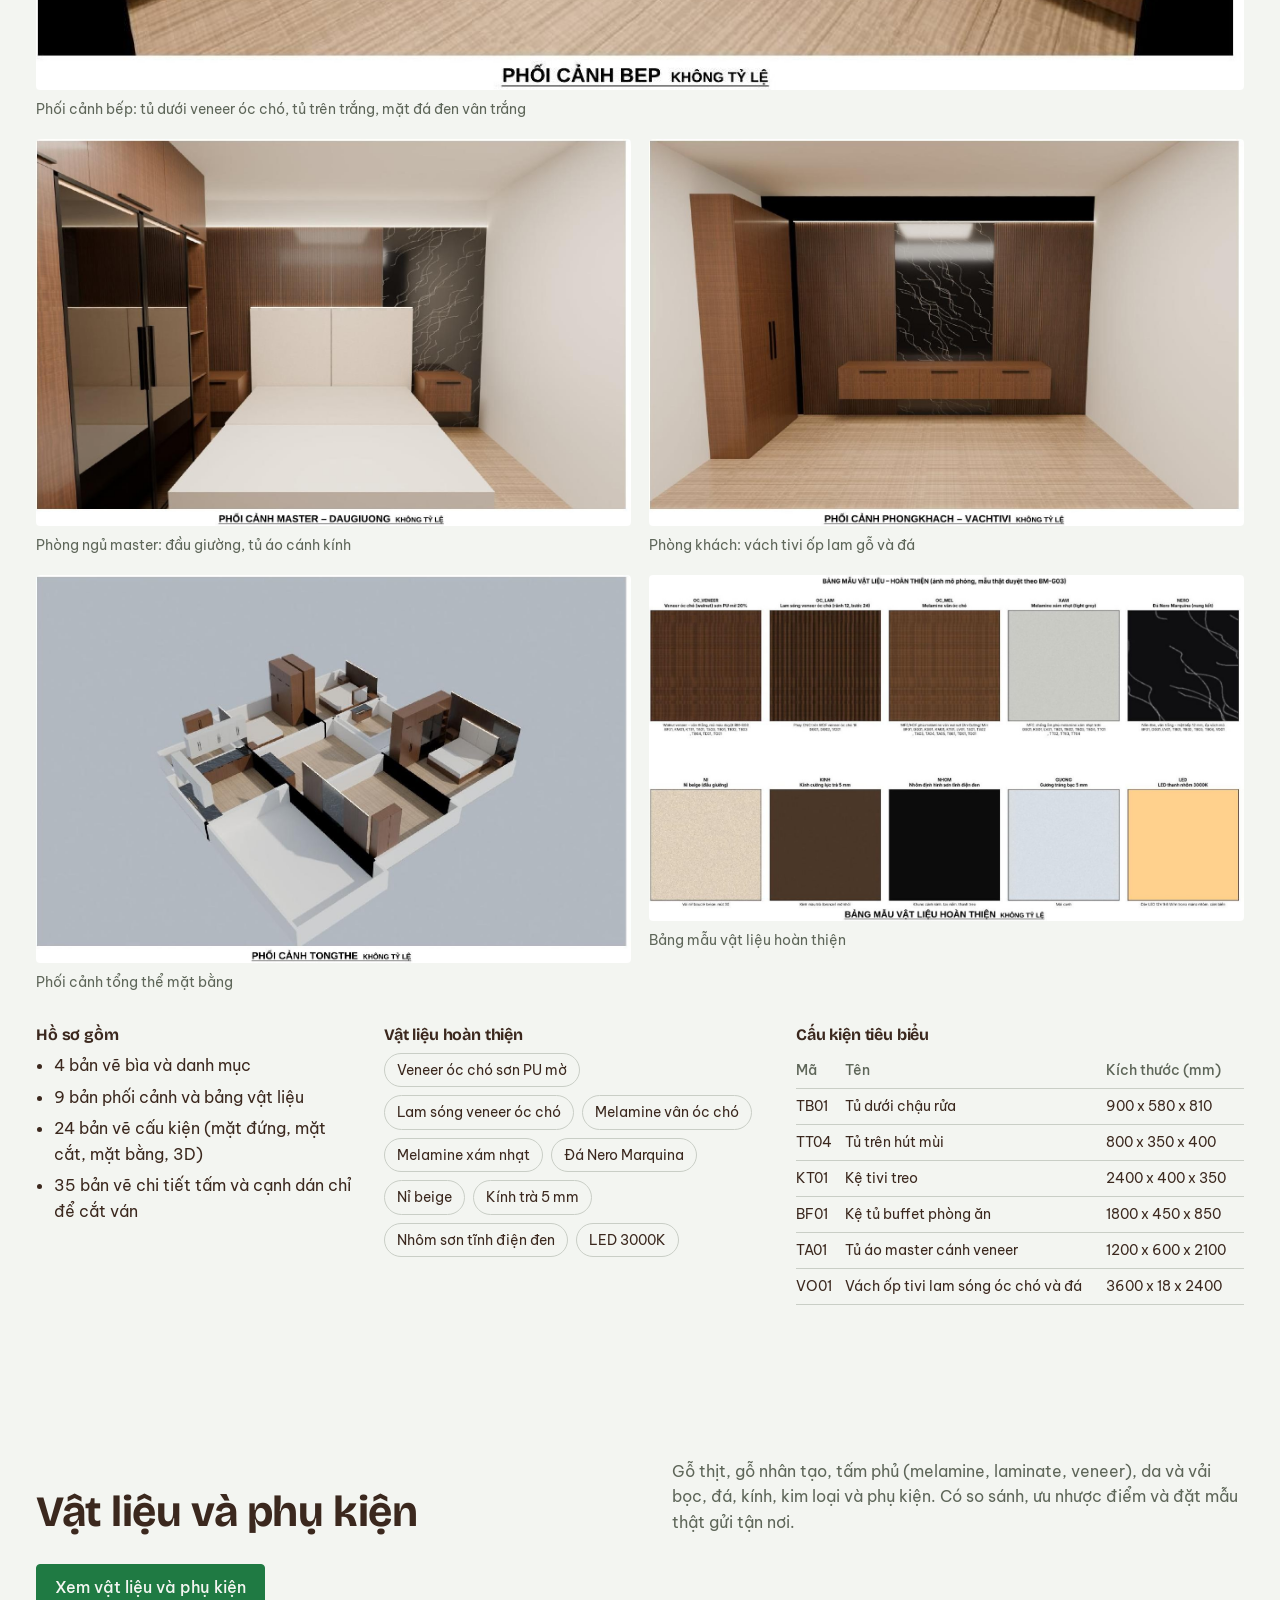
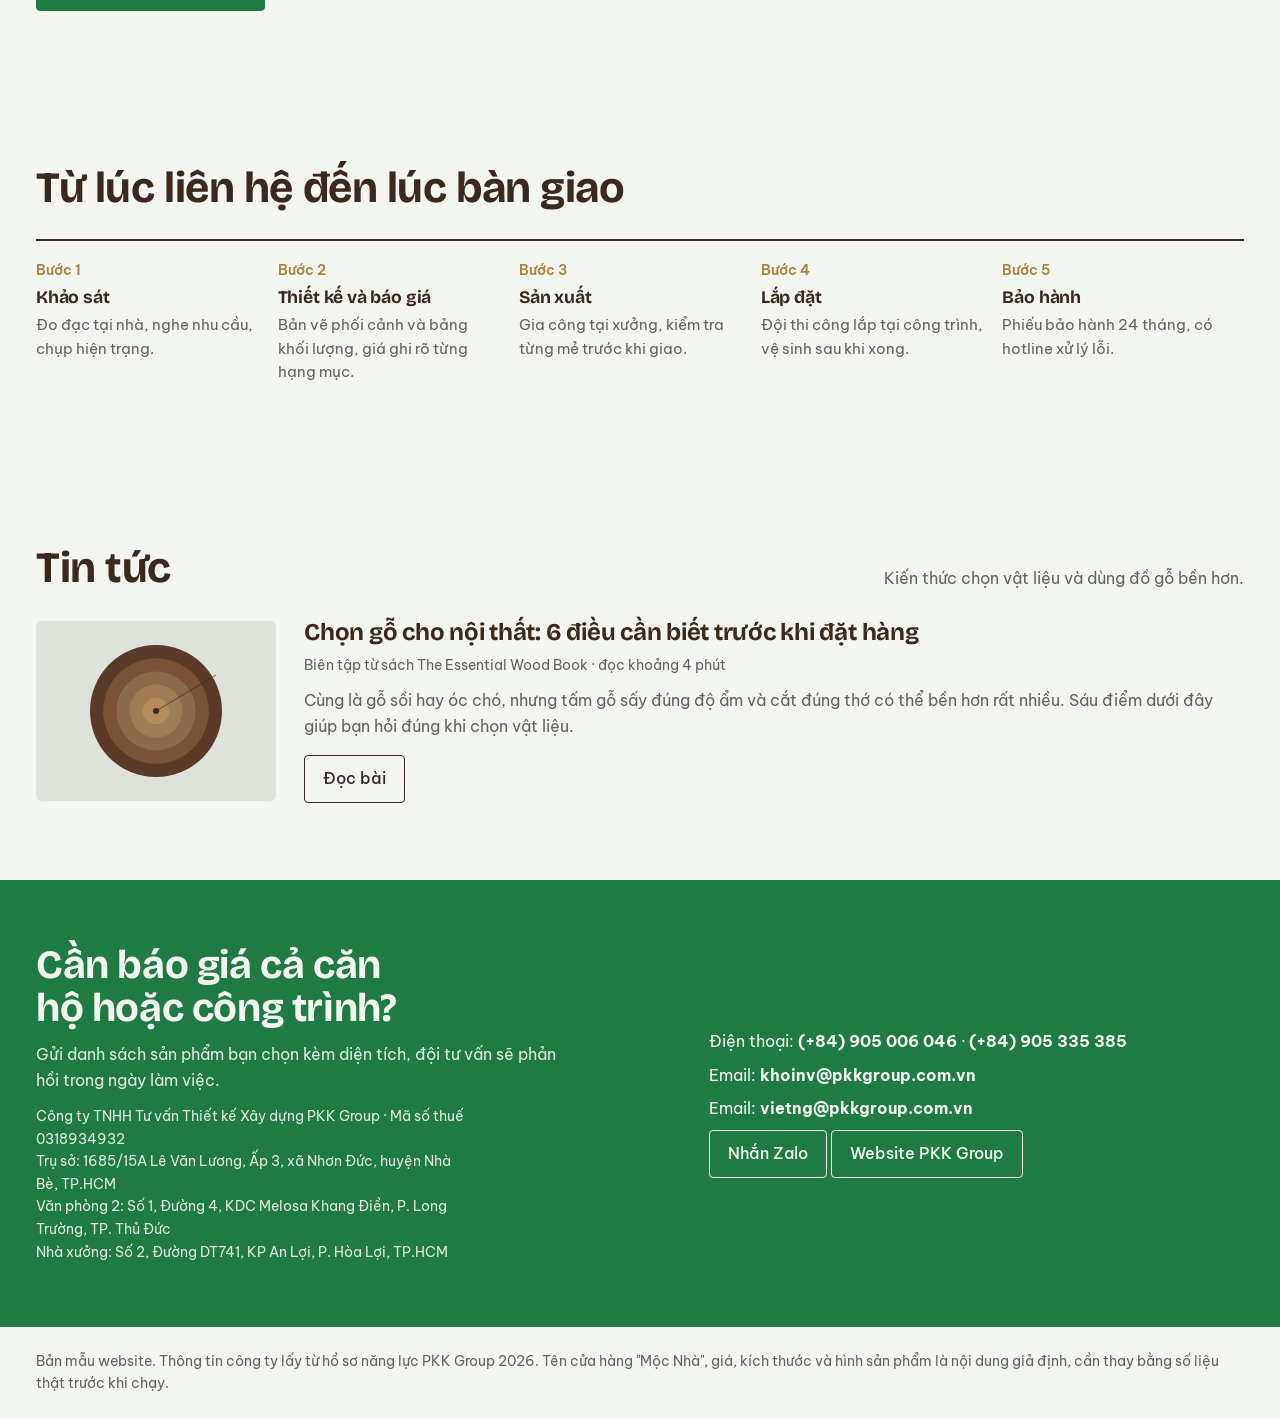
==== commit 3d4cc120: "Merge pull request #1 from nqvdng/mo-rong-danh-muc Mở rộng danh mục lên 41 sản phẩm" ====
--- a/index.html
+++ b/index.html
@@ -242,8 +242,11 @@
   /* ---------- data ---------- */
   var P=window.MN_PRODUCTS,art=window.mnArt;
 
-  var rooms=["Tất cả","Phòng khách","Phòng ngủ","Phòng ăn","Văn phòng","Sân vườn","Xưởng"];
-  var mats=["Gỗ sồi","Gỗ óc chó","Gỗ anh đào","Gỗ tếch","Vải bố","MFC","Đá","Kim loại"];
+  /* Phòng và vật liệu lấy tự động từ products.js: thêm sản phẩm với giá trị mới là bộ lọc tự có. */
+  var roomOrder=["Phòng khách","Phòng ngủ","Phòng ăn","Bếp","Phòng tắm","Văn phòng","Trẻ em","Sân vườn","Xưởng"];
+  var rooms=["Tất cả"].concat(roomOrder.filter(function(r){return P.some(function(p){return p.room===r})}),
+    P.map(function(p){return p.room}).filter(function(r,i,a){return roomOrder.indexOf(r)<0&&a.indexOf(r)===i}));
+  var mats=P.map(function(p){return p.mat}).filter(function(m,i,a){return a.indexOf(m)===i});
   var state={room:"Tất cả",mat:null,sort:"def"};
   var list=[];
   try{var s=localStorage.getItem("mocnha-list");if(s)list=JSON.parse(s).filter(function(i){return P.some(function(p){return p.id===i})})}catch(e){}
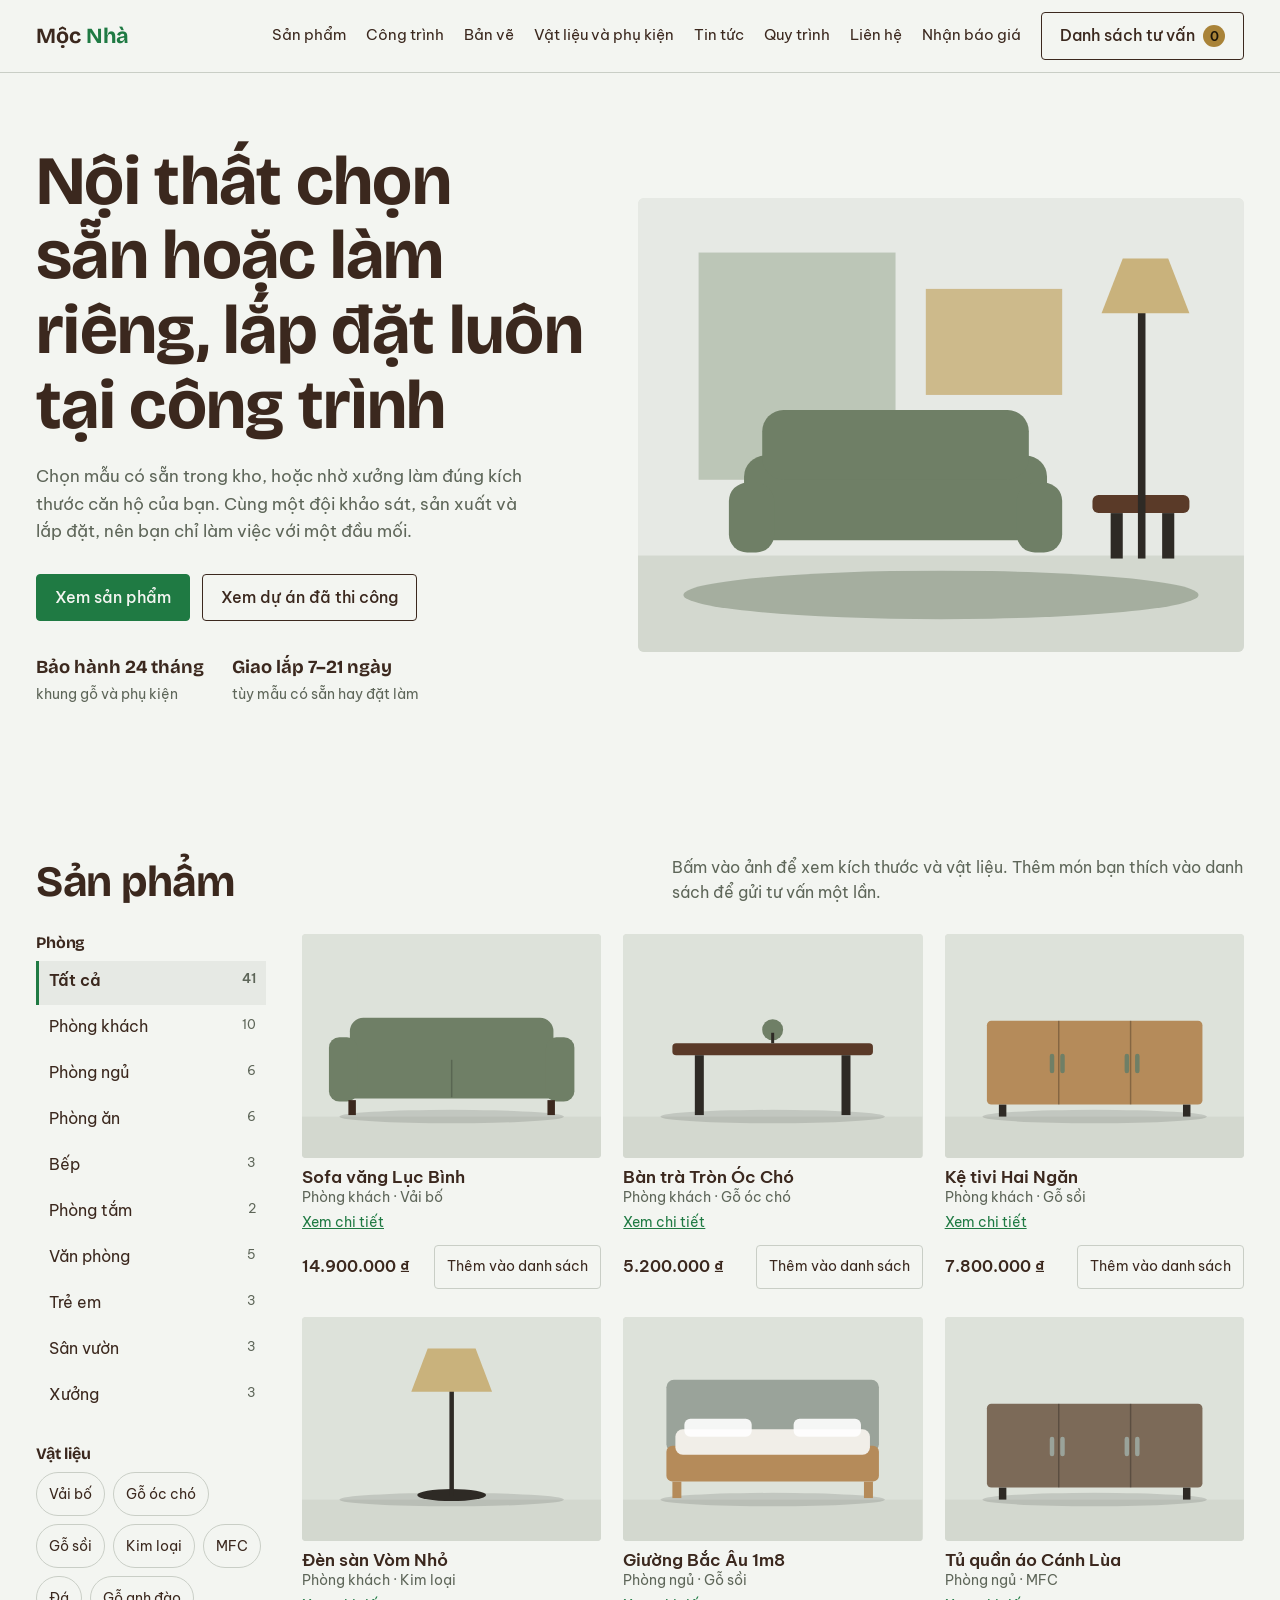
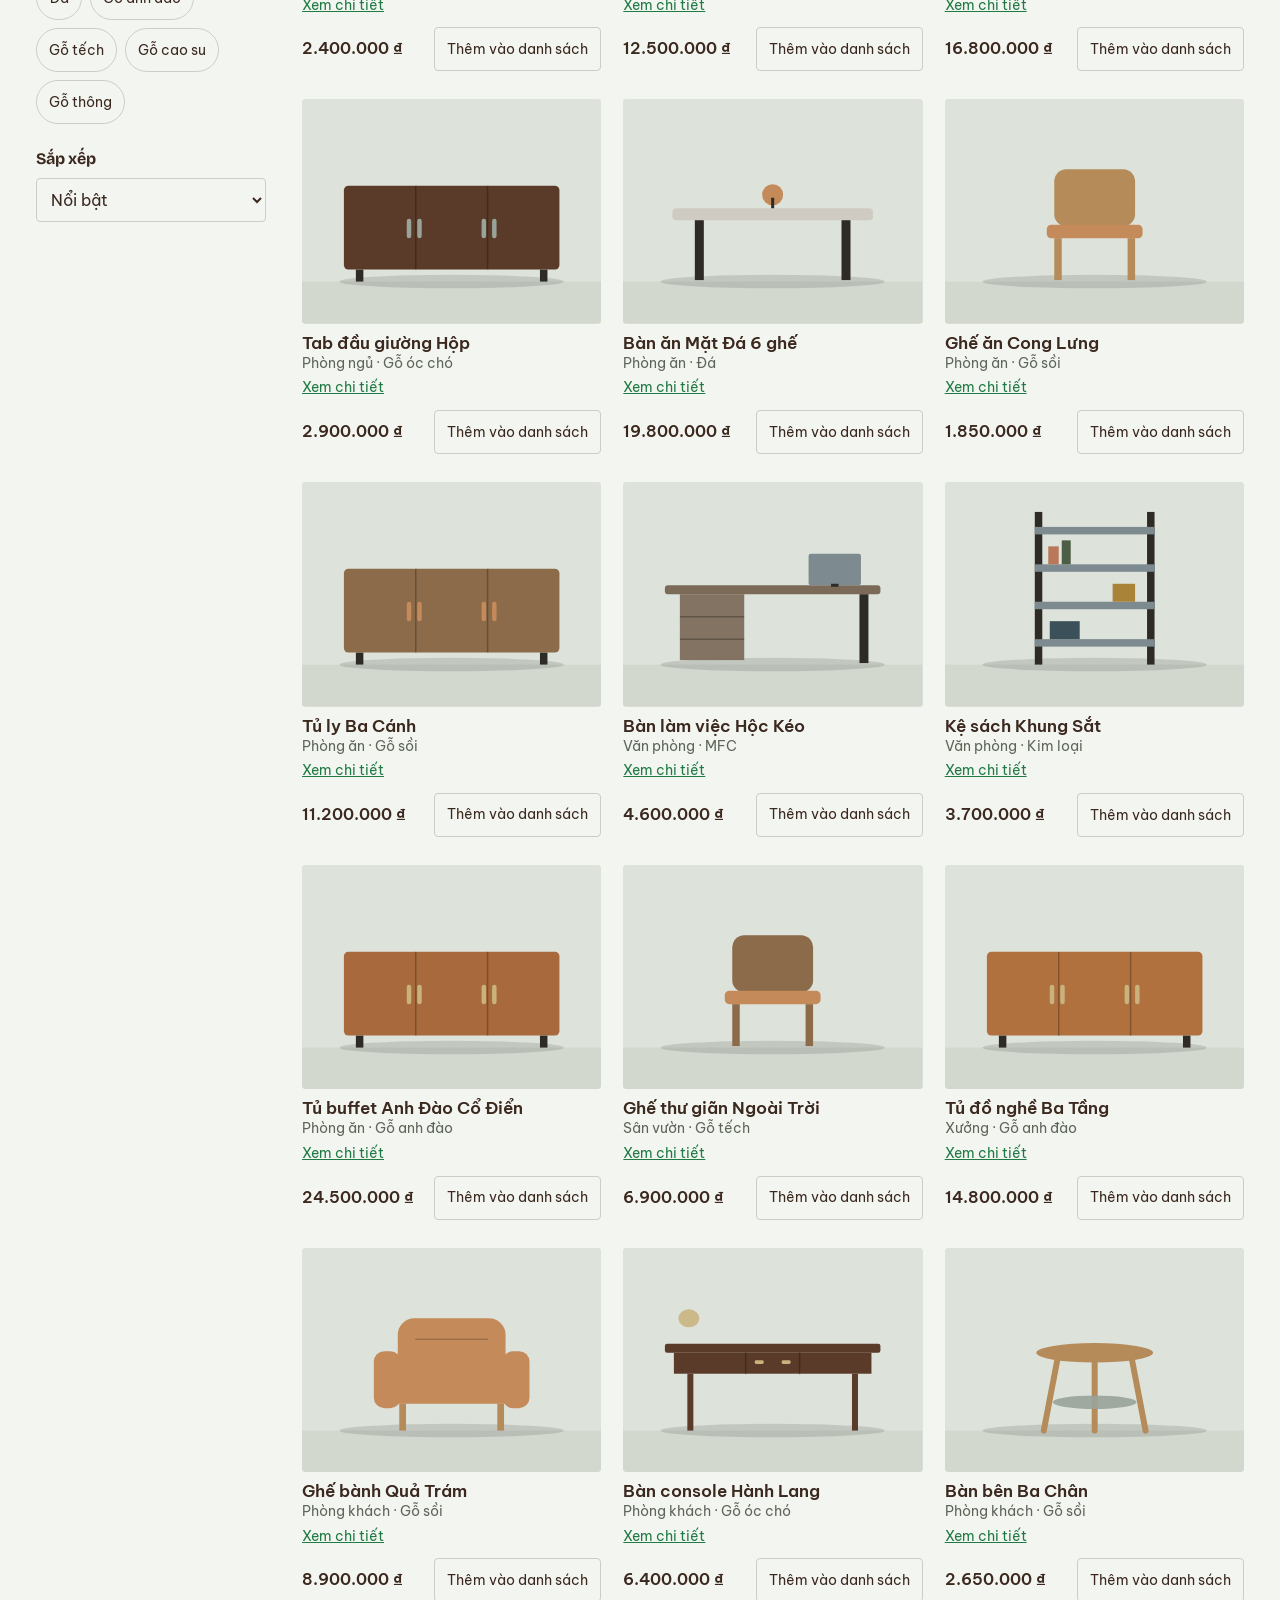
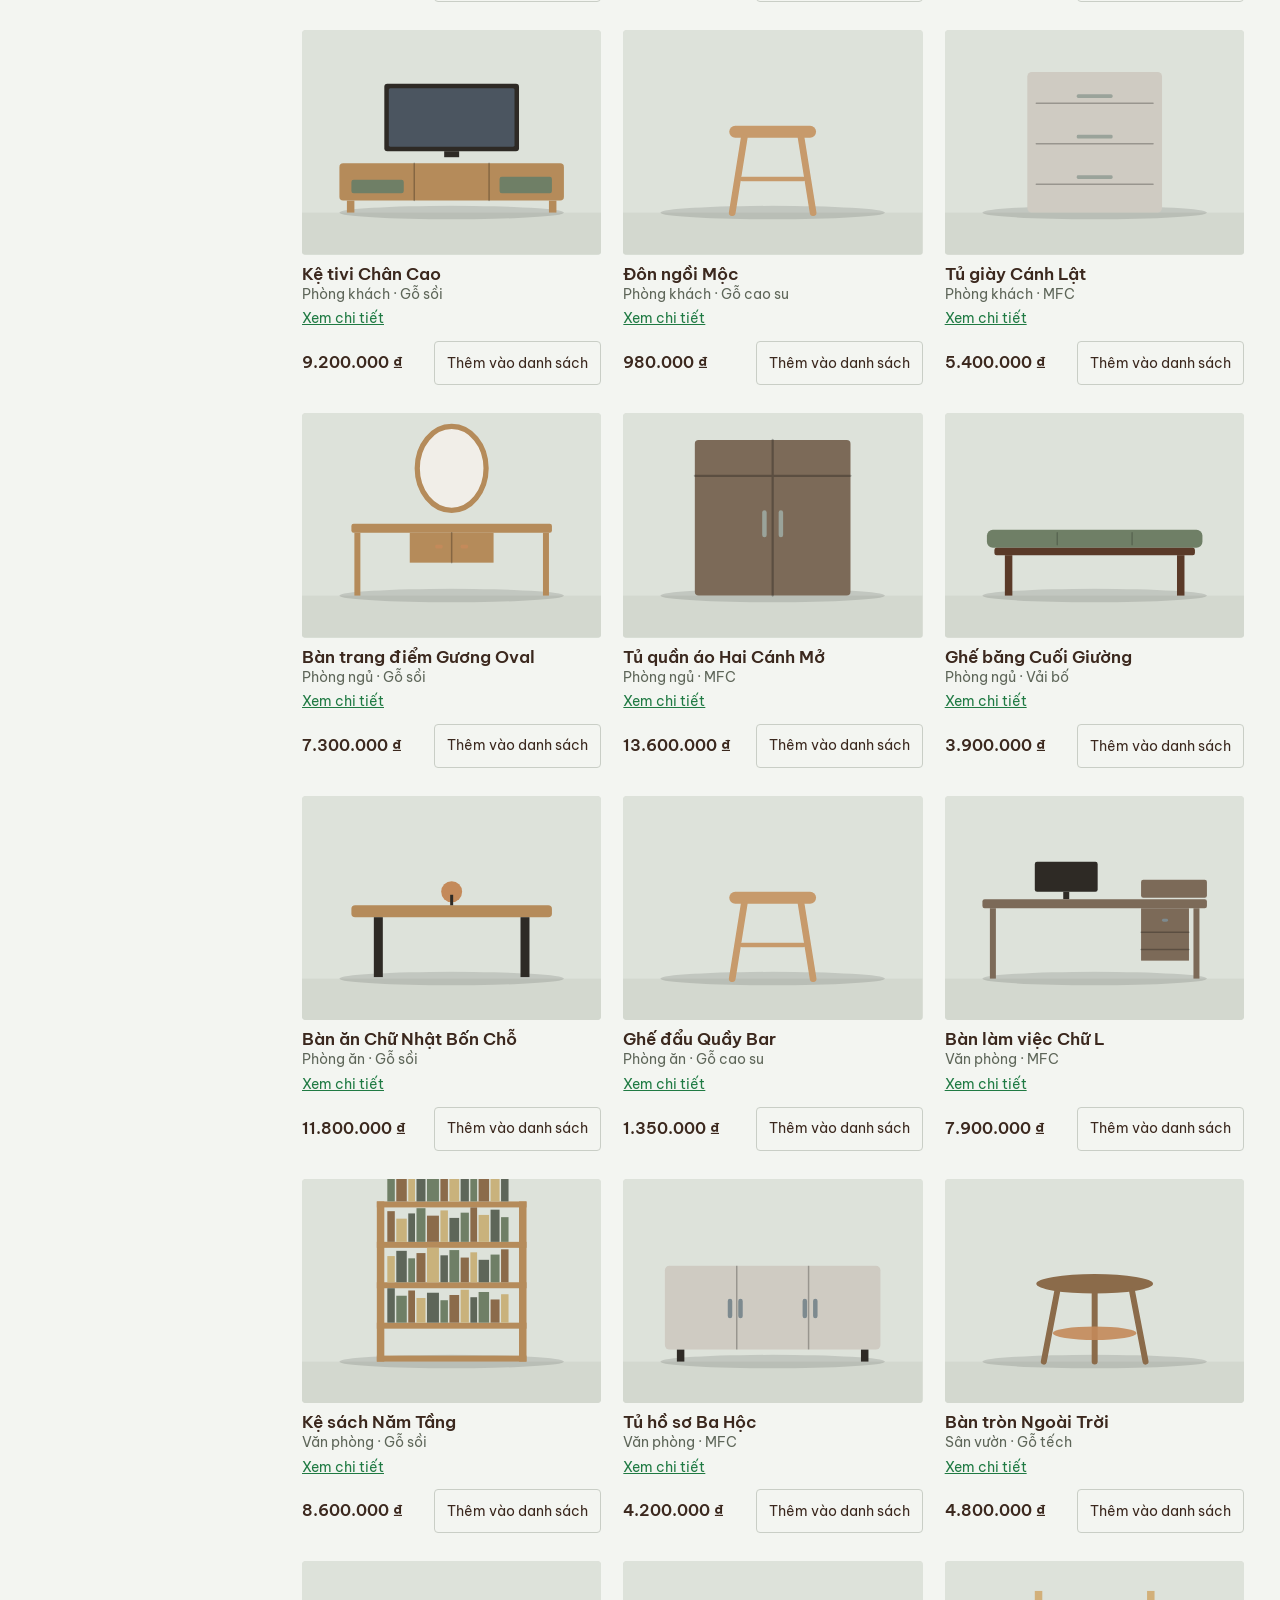
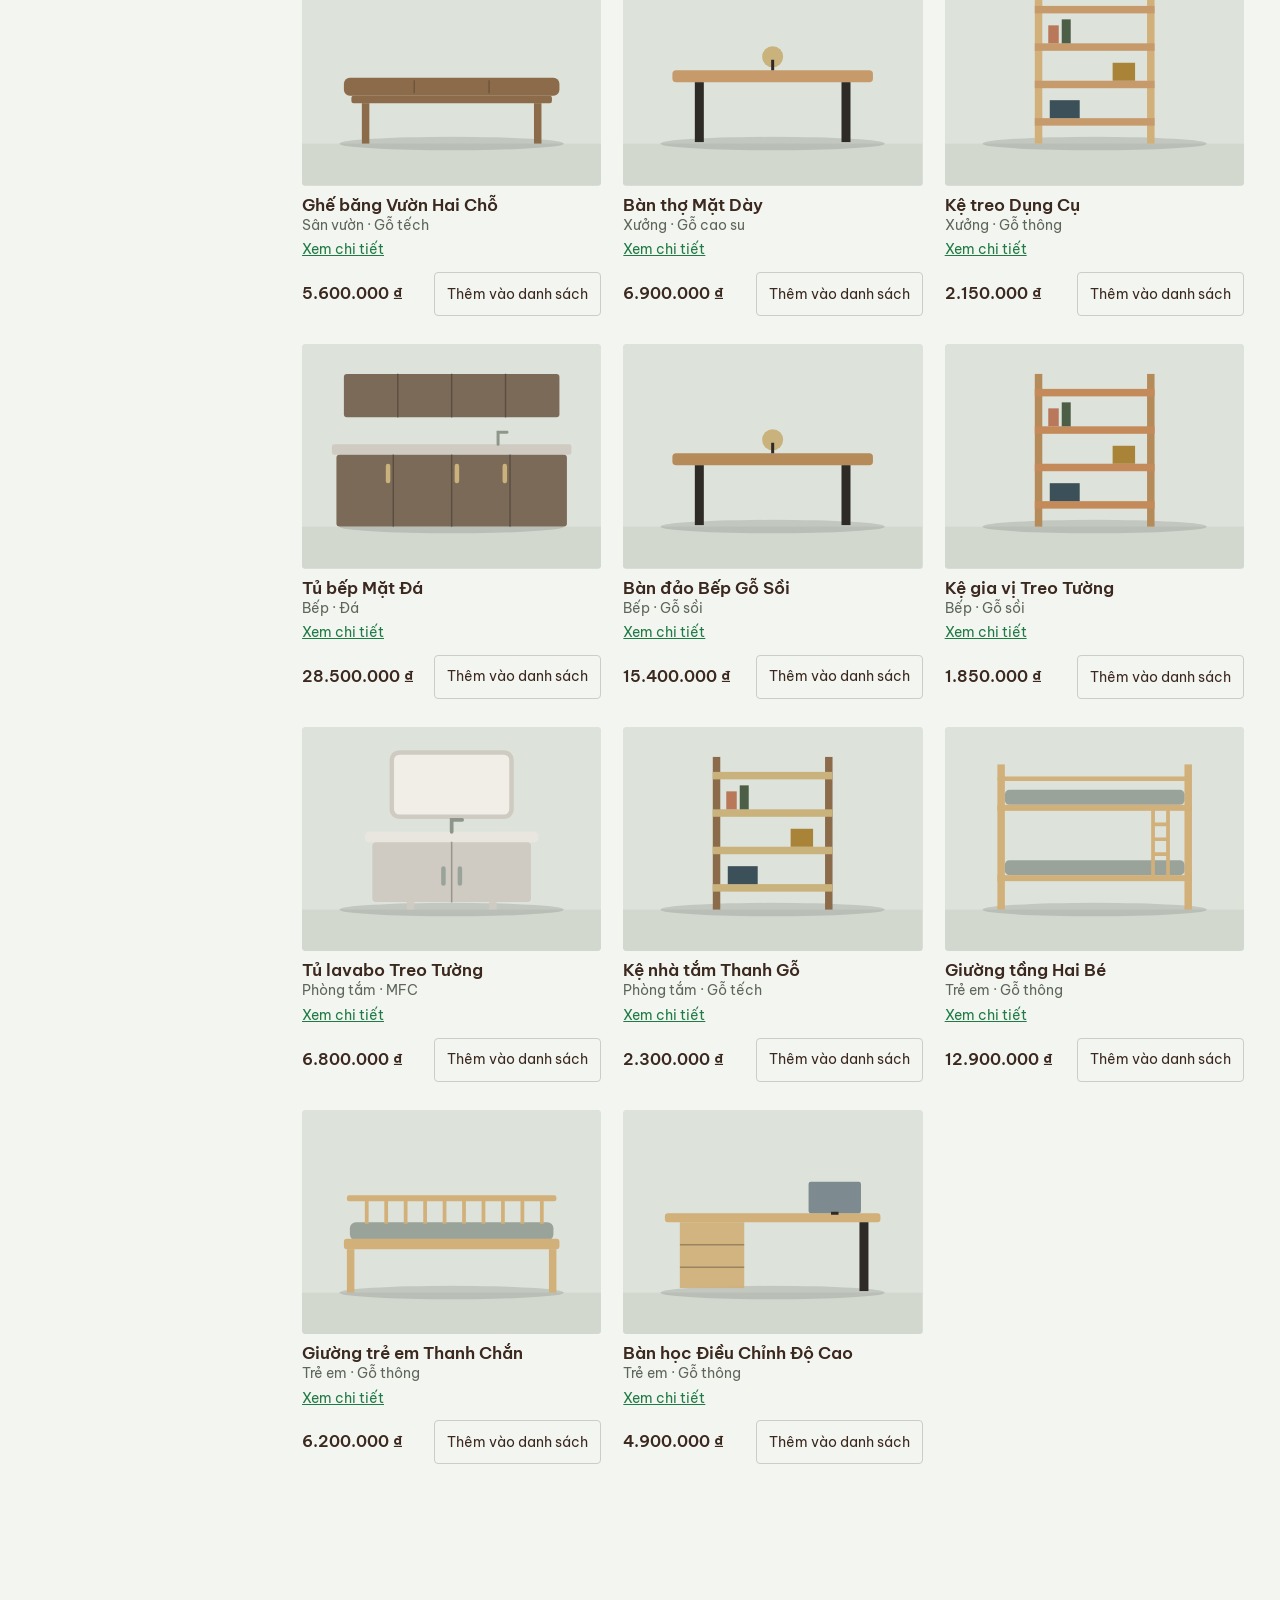
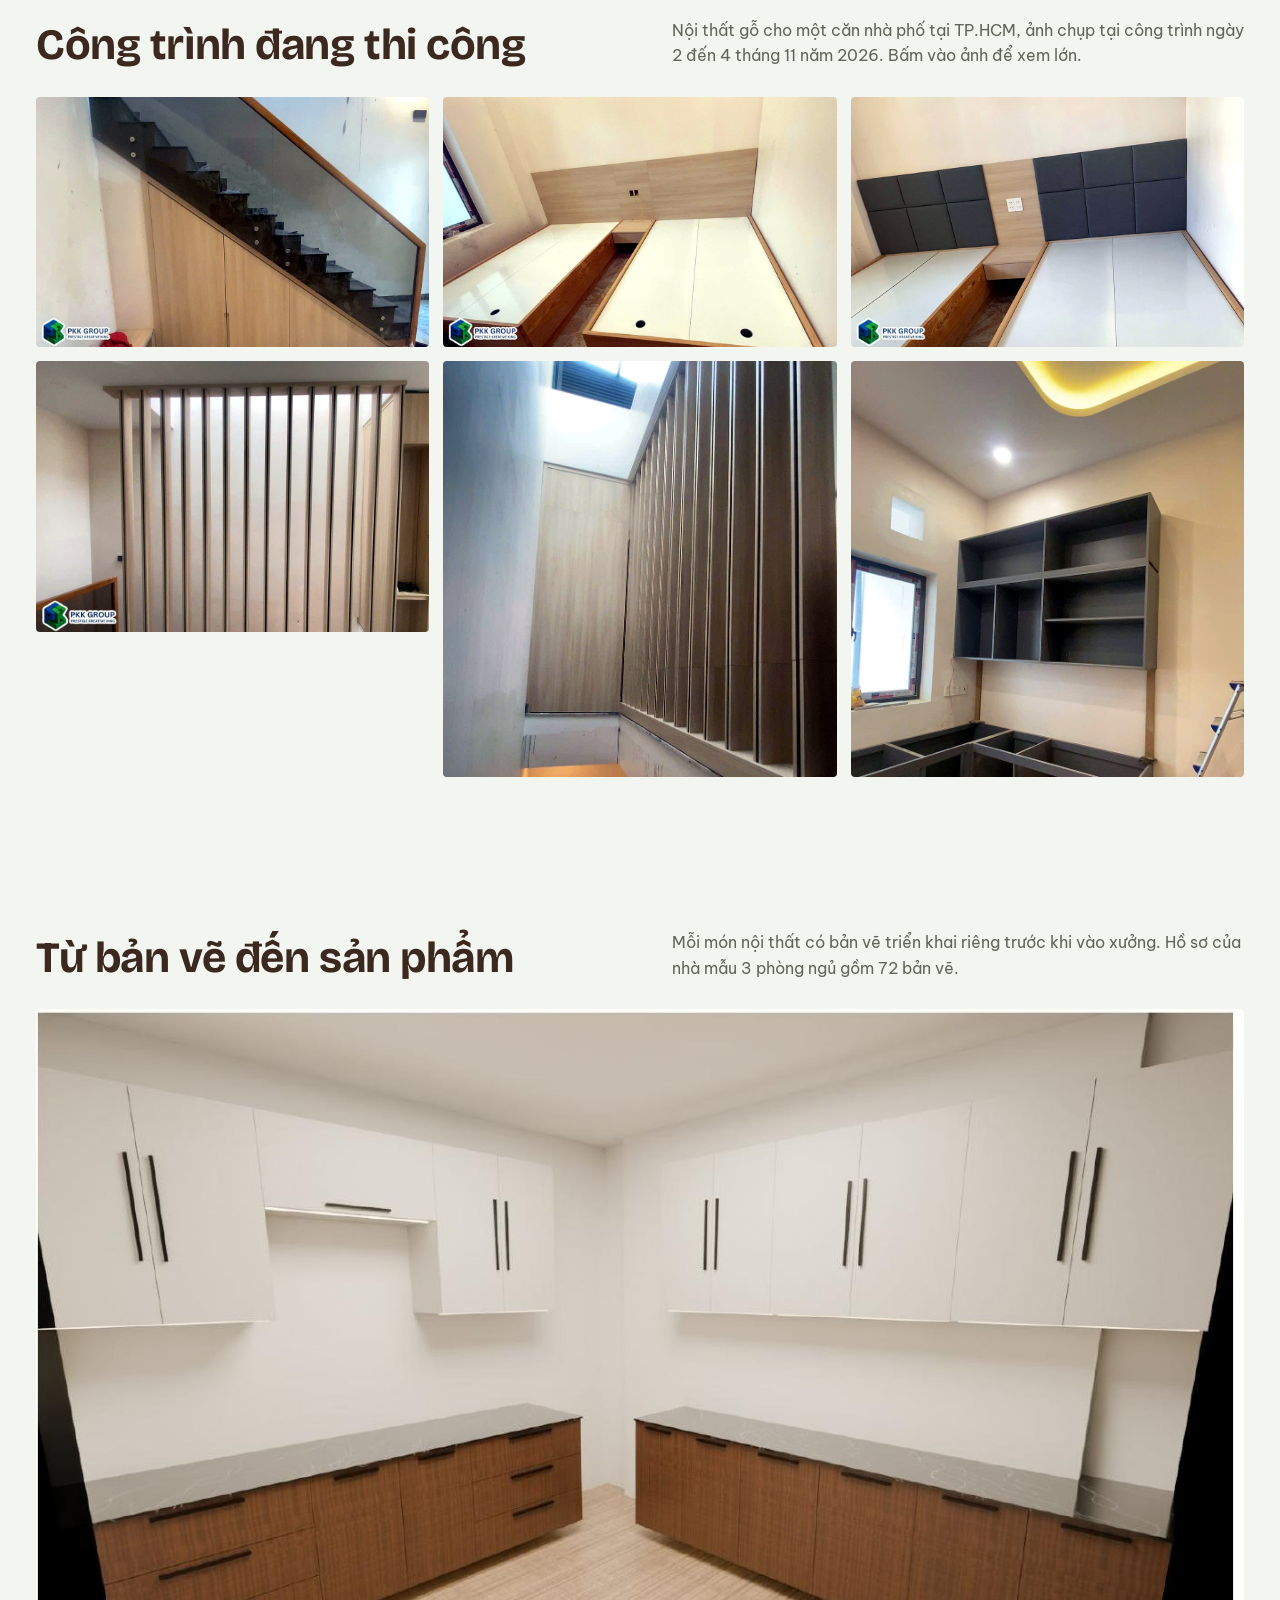
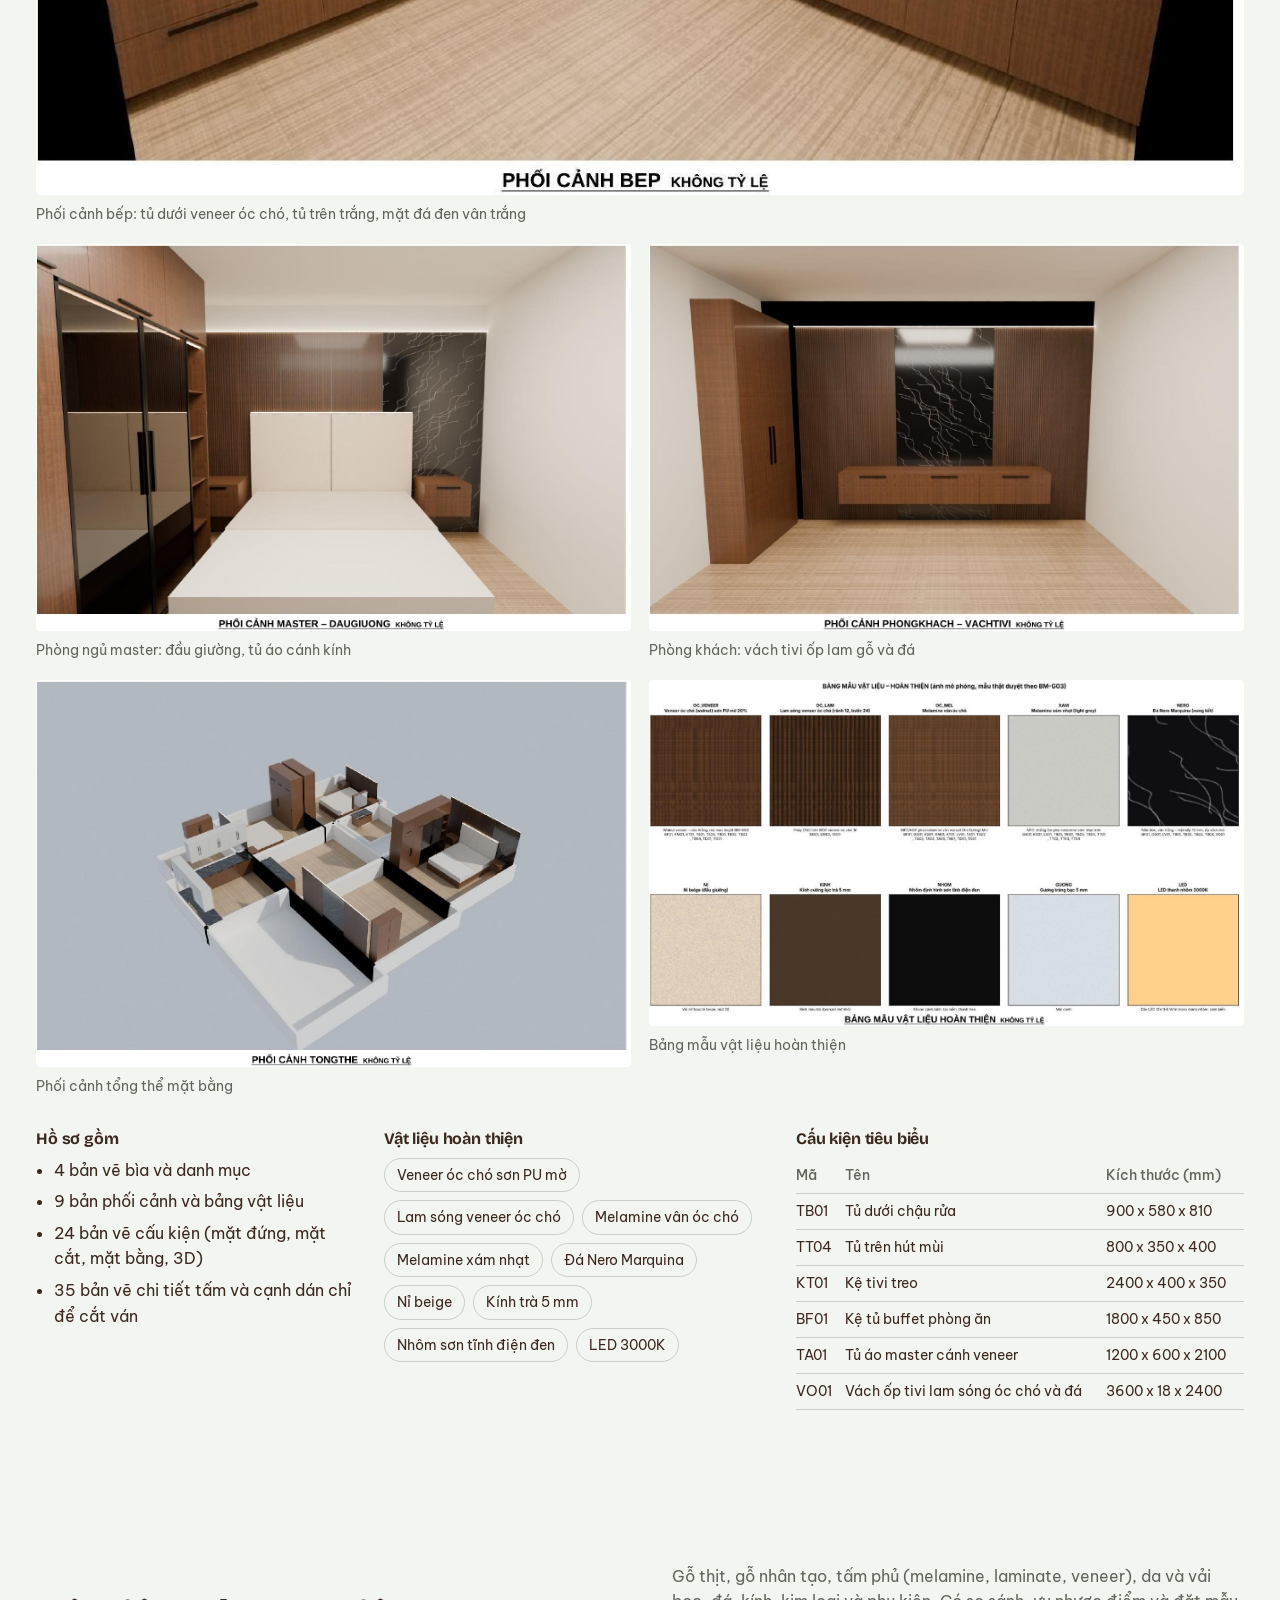
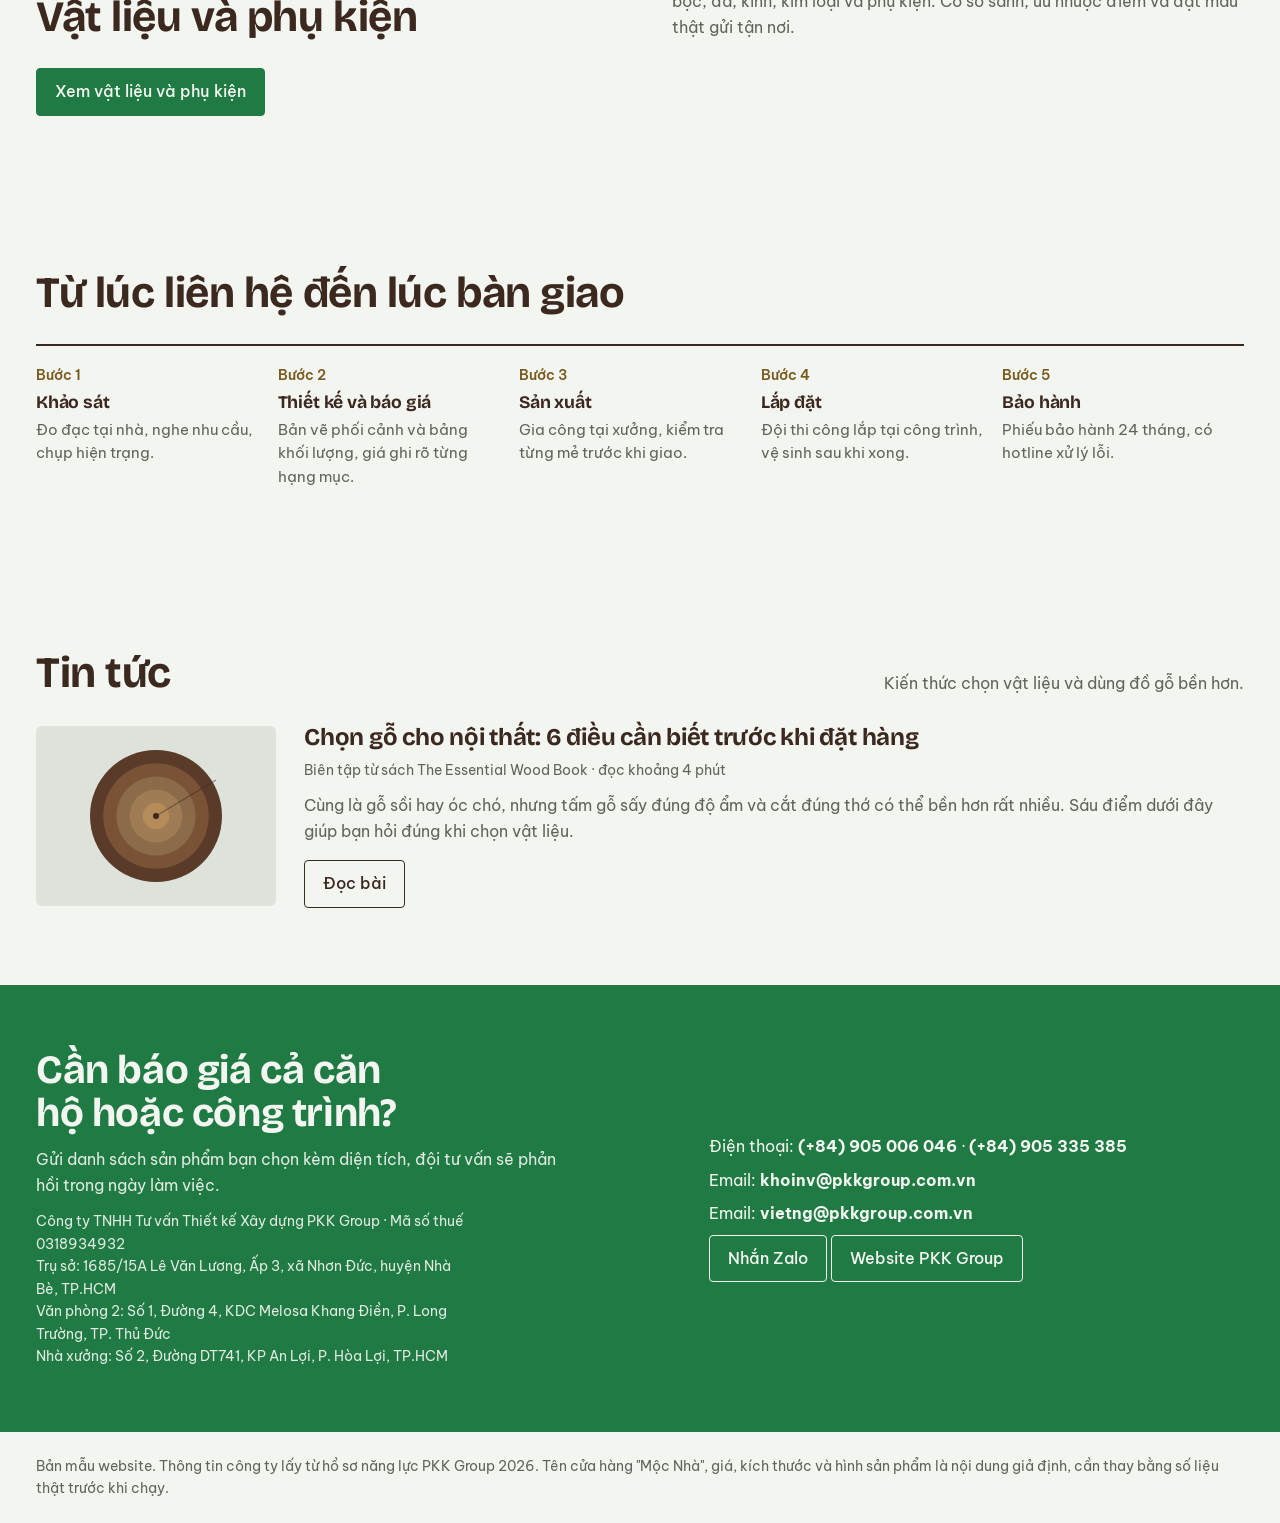
==== commit 2324cc3b: "Tối ưu Google và điện thoại: canonical, Open Graph, JSON-LD, sitemap, kích thước ảnh, vùng bấm 44 px" ====
--- a/index.html
+++ b/index.html
@@ -9,7 +9,13 @@
 <meta property="og:type" content="website">
 <meta property="og:title" content="Mộc Nhà Nội Thất">
 <meta property="og:description" content="Nội thất gỗ chọn sẵn hoặc làm riêng, thi công và lắp đặt trọn gói tại TP.HCM.">
-<meta property="og:image" content="assets/du-an/tc-01.jpg">
+<link rel="canonical" href="https://nqvdng.github.io/noi-that-shop/">
+<meta property="og:url" content="https://nqvdng.github.io/noi-that-shop/">
+<meta property="og:locale" content="vi_VN">
+<meta property="og:site_name" content="Mộc Nhà Nội Thất">
+<meta property="og:image" content="https://nqvdng.github.io/noi-that-shop/assets/du-an/tc-01.jpg">
+<meta name="twitter:card" content="summary_large_image">
+<script type="application/ld+json">{"@context": "https://schema.org", "@graph": [{"@type": "Organization", "@id": "https://nqvdng.github.io/noi-that-shop/#org", "name": "Mộc Nhà Nội Thất", "url": "https://nqvdng.github.io/noi-that-shop/", "email": "khoinv@pkkgroup.com.vn", "telephone": "+84905006046", "areaServed": "TP. Hồ Chí Minh", "description": "Nội thất gỗ chọn sẵn hoặc làm riêng, thi công và lắp đặt trọn gói tại TP.HCM. Tên cửa hàng là bản mẫu."}, {"@type": "WebSite", "@id": "https://nqvdng.github.io/noi-that-shop/#web", "name": "Mộc Nhà Nội Thất", "url": "https://nqvdng.github.io/noi-that-shop/", "inLanguage": "vi", "publisher": {"@id": "https://nqvdng.github.io/noi-that-shop/#org"}}]}</script>
 <link rel="icon" href="favicon.svg" type="image/svg+xml">
 <link rel="stylesheet" href="https://fonts.googleapis.com/css2?family=Be+Vietnam+Pro:wght@400;500;600&family=Bricolage+Grotesque:opsz,wght@12..96,500;12..96,700&display=swap">
 <link rel="stylesheet" href="styles.css">
@@ -83,11 +89,11 @@
       <p>Mỗi món nội thất có bản vẽ triển khai riêng trước khi vào xưởng. Hồ sơ của nhà mẫu 3 phòng ngủ gồm 72 bản vẽ.</p>
     </div>
     <div class="drawings">
-      <figure class="dwg wide"><img src="assets/ban-ve/phoi-canh-bep.jpg" alt="Phối cảnh bếp với tủ dưới veneer óc chó, tủ trên trắng, mặt đá Nero" loading="lazy"><figcaption>Phối cảnh bếp: tủ dưới veneer óc chó, tủ trên trắng, mặt đá đen vân trắng</figcaption></figure>
-      <figure class="dwg"><img src="assets/ban-ve/phoi-canh-master.jpg" alt="Phối cảnh phòng ngủ master" loading="lazy"><figcaption>Phòng ngủ master: đầu giường, tủ áo cánh kính</figcaption></figure>
-      <figure class="dwg"><img src="assets/ban-ve/phoi-canh-phong-khach.jpg" alt="Phối cảnh vách tivi phòng khách" loading="lazy"><figcaption>Phòng khách: vách tivi ốp lam gỗ và đá</figcaption></figure>
-      <figure class="dwg"><img src="assets/ban-ve/phoi-canh-tong-the.jpg" alt="Phối cảnh tổng thể mặt bằng nội thất" loading="lazy"><figcaption>Phối cảnh tổng thể mặt bằng</figcaption></figure>
-      <figure class="dwg"><img src="assets/ban-ve/bang-mau-vat-lieu.jpg" alt="Bảng mẫu vật liệu hoàn thiện" loading="lazy"><figcaption>Bảng mẫu vật liệu hoàn thiện</figcaption></figure>
+      <figure class="dwg wide"><img src="assets/ban-ve/phoi-canh-bep.jpg" alt="Phối cảnh bếp với tủ dưới veneer óc chó, tủ trên trắng, mặt đá Nero" width="1330" height="865" loading="lazy" decoding="async"><figcaption>Phối cảnh bếp: tủ dưới veneer óc chó, tủ trên trắng, mặt đá đen vân trắng</figcaption></figure>
+      <figure class="dwg"><img src="assets/ban-ve/phoi-canh-master.jpg" alt="Phối cảnh phòng ngủ master" width="1330" height="865" loading="lazy" decoding="async"><figcaption>Phòng ngủ master: đầu giường, tủ áo cánh kính</figcaption></figure>
+      <figure class="dwg"><img src="assets/ban-ve/phoi-canh-phong-khach.jpg" alt="Phối cảnh vách tivi phòng khách" width="1330" height="865" loading="lazy" decoding="async"><figcaption>Phòng khách: vách tivi ốp lam gỗ và đá</figcaption></figure>
+      <figure class="dwg"><img src="assets/ban-ve/phoi-canh-tong-the.jpg" alt="Phối cảnh tổng thể mặt bằng nội thất" width="1329" height="865" loading="lazy" decoding="async"><figcaption>Phối cảnh tổng thể mặt bằng</figcaption></figure>
+      <figure class="dwg"><img src="assets/ban-ve/bang-mau-vat-lieu.jpg" alt="Bảng mẫu vật liệu hoàn thiện" width="1400" height="814" loading="lazy" decoding="async"><figcaption>Bảng mẫu vật liệu hoàn thiện</figcaption></figure>
     </div>
     <div class="dwg-info">
       <div>
@@ -310,11 +316,12 @@
     else if(t.hasAttribute("data-close"))closeAll();
   });
   function closeAll(){["detail","drawer","news","lightbox"].forEach(function(id){$(id).hidden=true})}
+  var shotDims={"tc-01":[1100,698],"tc-02":[1012,698],"tc-03":[1100,698],"tc-04":[883,934],"tc-05":[1100,698],"tc-06":[883,934]};
   var shots=[
     ["tc-01","Cầu thang kính và tủ âm liền khối bên dưới"],["tc-02","Vách lam gỗ phân chia không gian"],["tc-03","Giường hộc kéo, đầu giường ốp gỗ"],
     ["tc-04","Lam gỗ cao thông tầng"],["tc-05","Đầu giường bọc nệm xám"],["tc-06","Tủ bếp và kệ trang trí sơn xám"]
   ];
-  $("gal").innerHTML=shots.map(function(s,i){return '<button type="button" data-photo="'+i+'" aria-label="Xem ảnh: '+s[1]+'"><img src="assets/du-an/'+s[0]+'.jpg" alt="'+s[1]+'" loading="lazy"></button>'}).join("");
+  $("gal").innerHTML=shots.map(function(s,i){return '<button type="button" data-photo="'+i+'" aria-label="Xem ảnh: '+s[1]+'"><img src="assets/du-an/'+s[0]+'.jpg" alt="'+s[1]+'" width="'+(shotDims[s[0]]||[1100,698])[0]+'" height="'+(shotDims[s[0]]||[1100,698])[1]+'" loading="lazy" decoding="async"></button>'}).join("");
   function openPhoto(i){$("lbImg").src="assets/du-an/"+shots[i][0]+".jpg";$("lbImg").alt=shots[i][1];$("lbCap").textContent=shots[i][1];$("lightbox").hidden=false}
   $("openNews").addEventListener("click",function(){$("news").hidden=false});
   $("sort").addEventListener("change",function(e){state.sort=e.target.value;renderGrid()});
--- a/styles.css
+++ b/styles.css
@@ -198,3 +198,14 @@
 .card h3 a:hover{text-decoration:underline}
 .card .more{font-size:.88rem;color:var(--moss)}
 @media (max-width:900px){.pd,.pd-cols{grid-template-columns:1fr}}
+
+/* Vùng bấm tối thiểu 44 px trên điện thoại */
+.add,button.chip,.cats button,select,.crumbs a{min-height:44px}
+button.chip,.crumbs a{display:inline-flex;align-items:center}
+.chip .rm{min-width:44px;min-height:44px;margin:-8px -12px -8px -4px}
+
+/* Chữ màu đồng đủ tương phản (4,5:1) ở chế độ sáng */
+:root{--brass-ink:#7A5B1F}
+@media (prefers-color-scheme: dark){:root:not([data-theme="light"]){--brass-ink:var(--brass)}}
+:root[data-theme="dark"]{--brass-ink:var(--brass)}
+.steps li::before,.mcard .lvl{color:var(--brass-ink)}
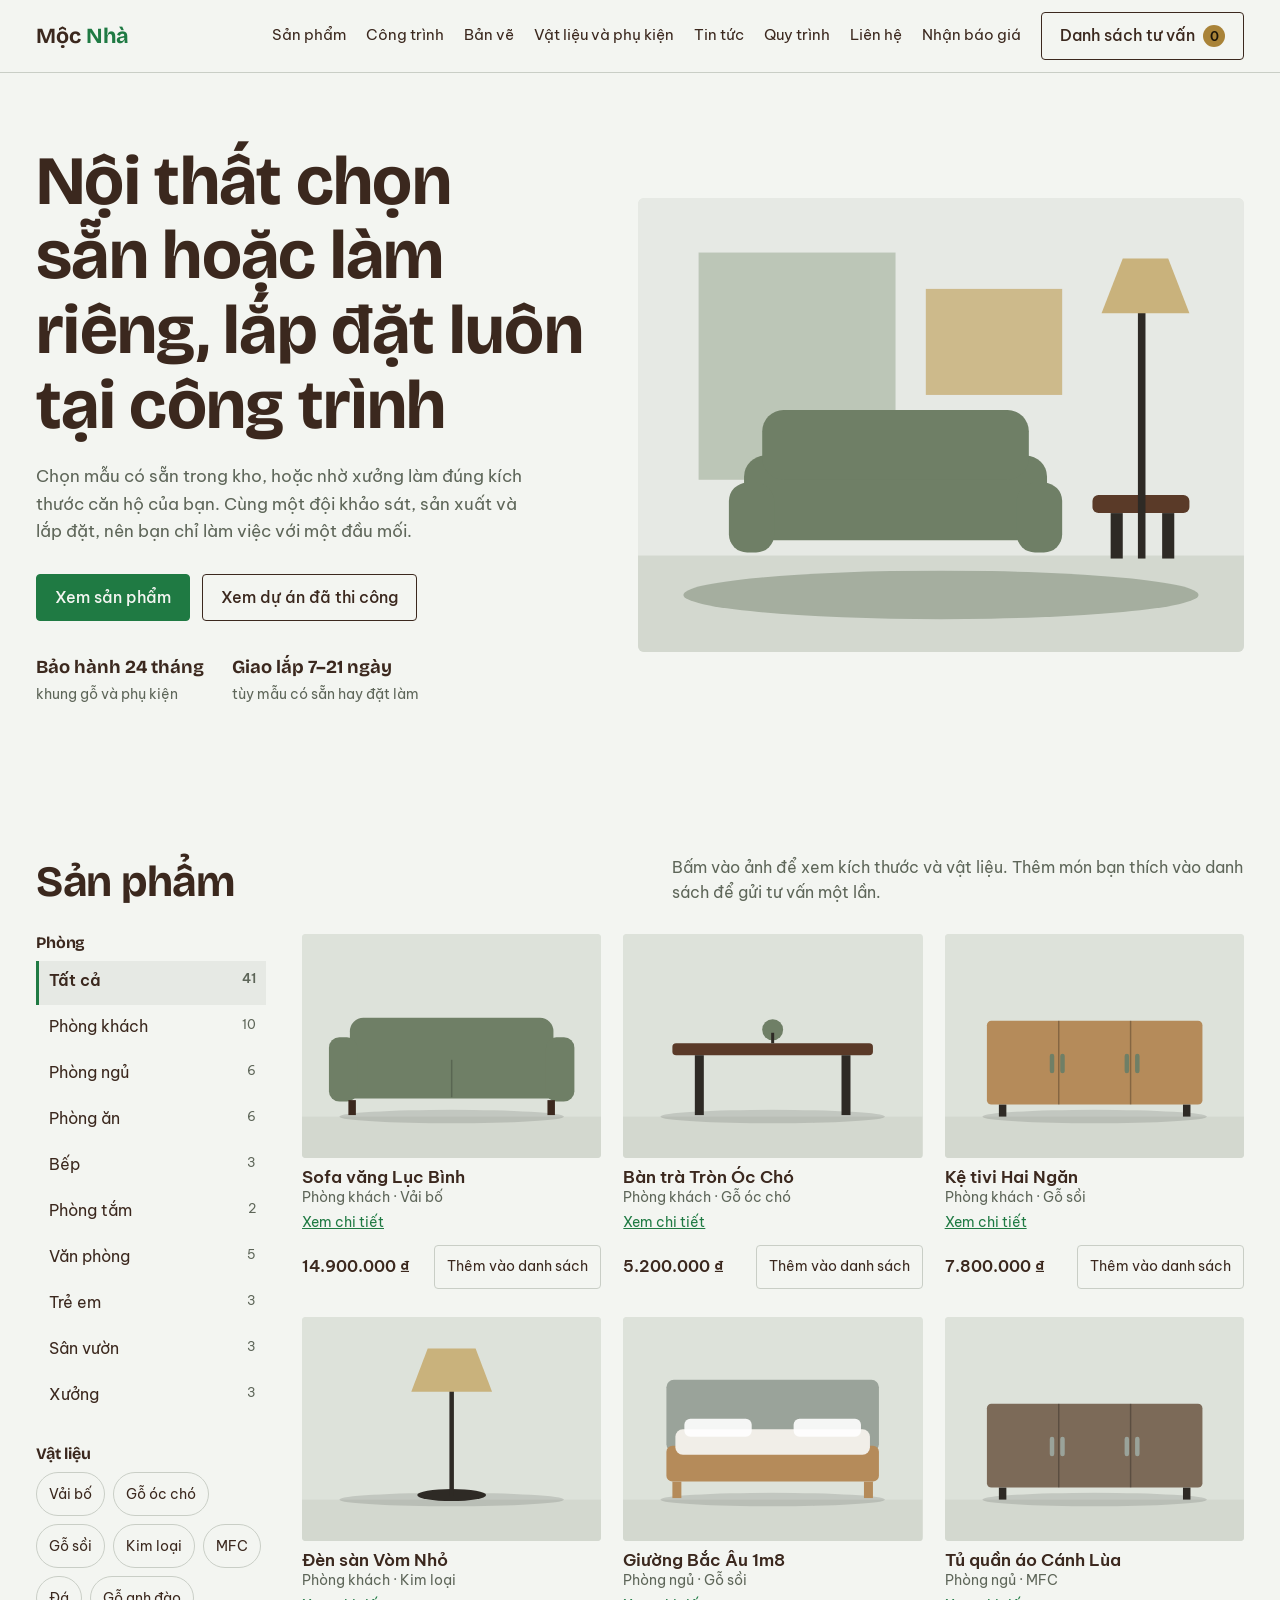
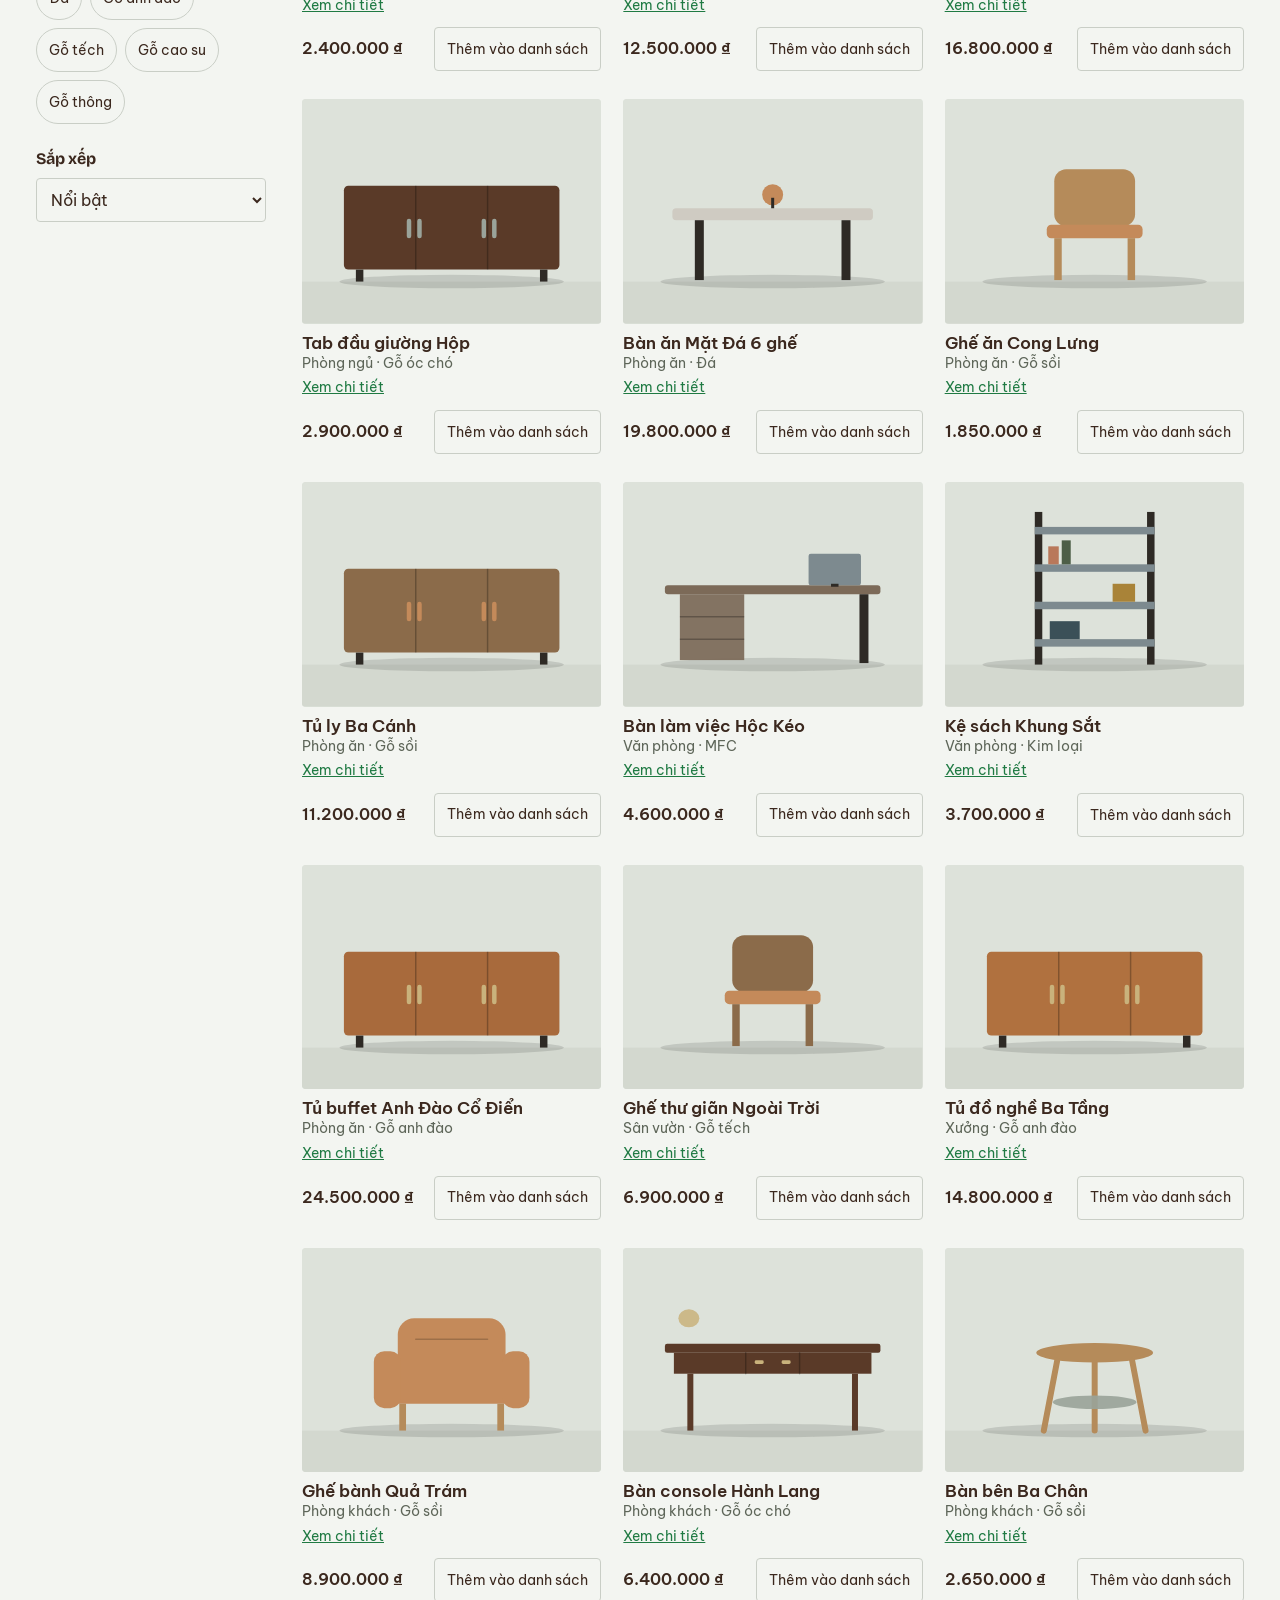
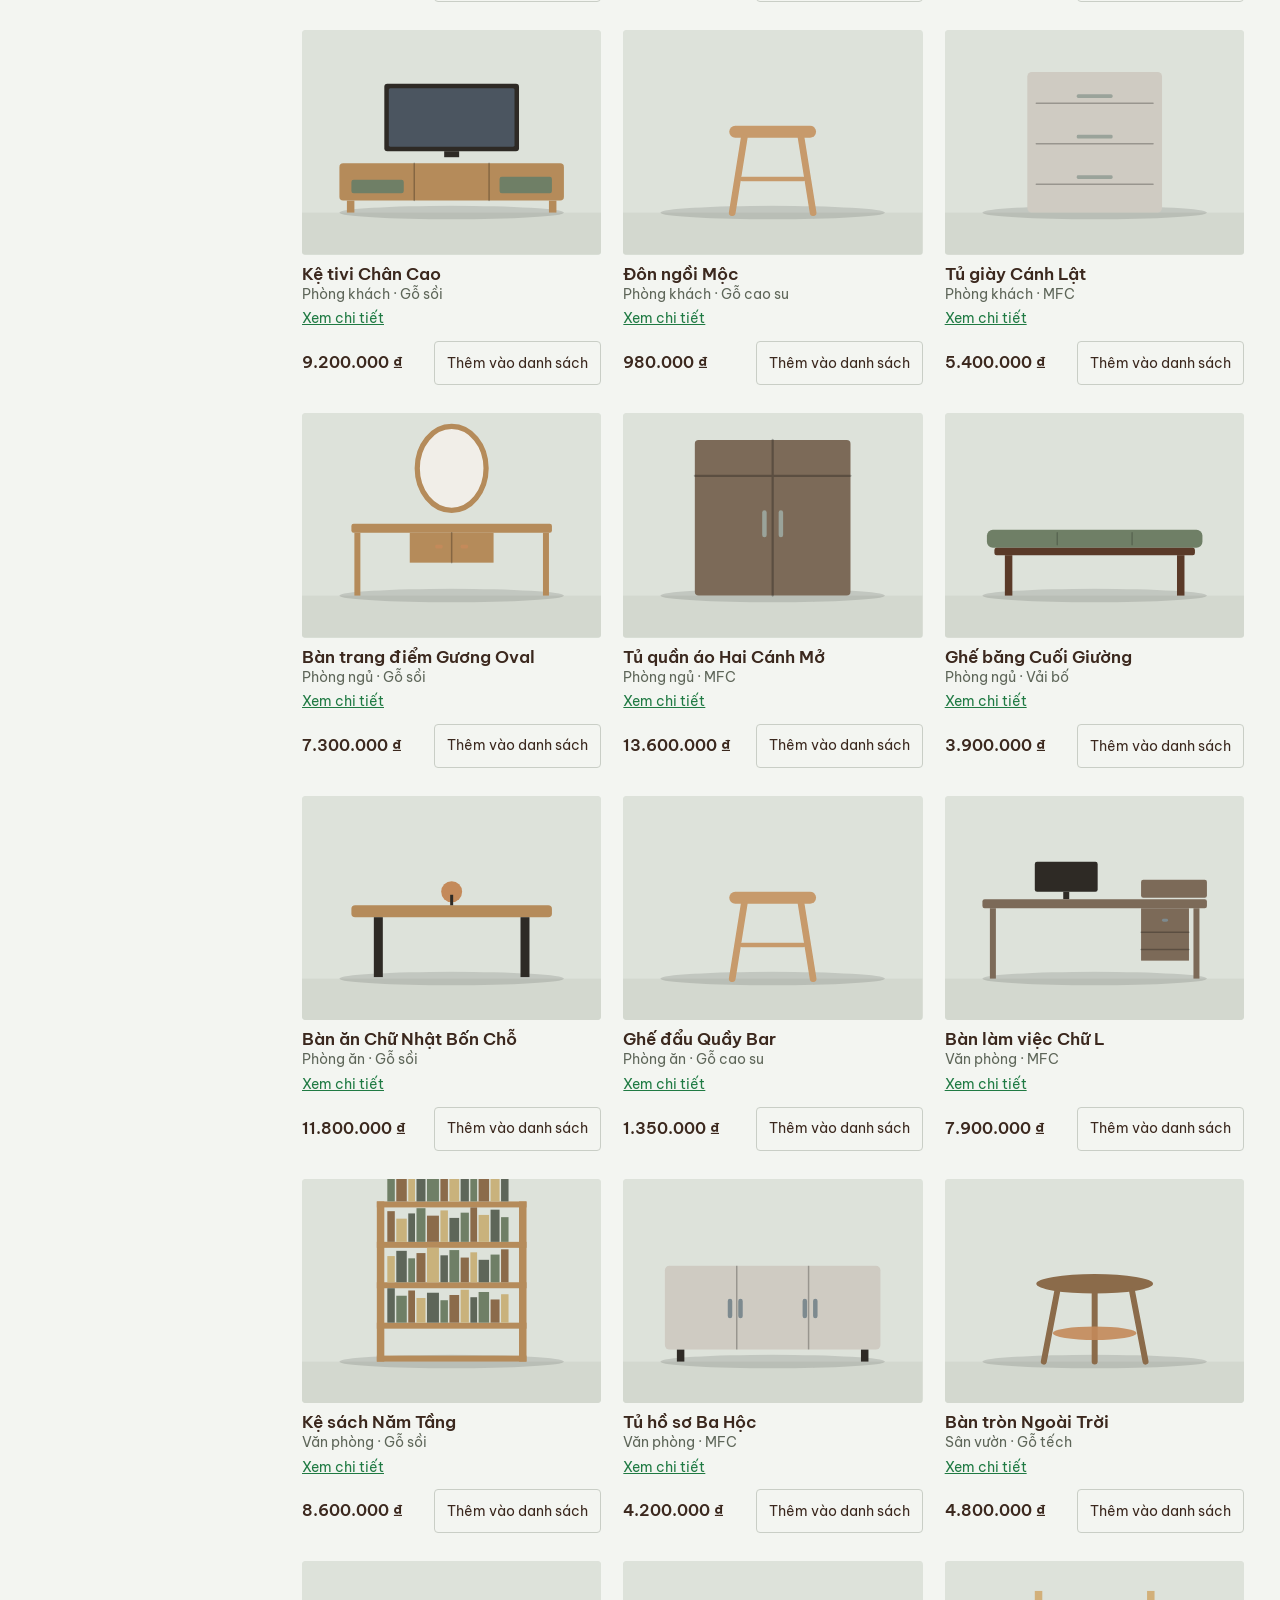
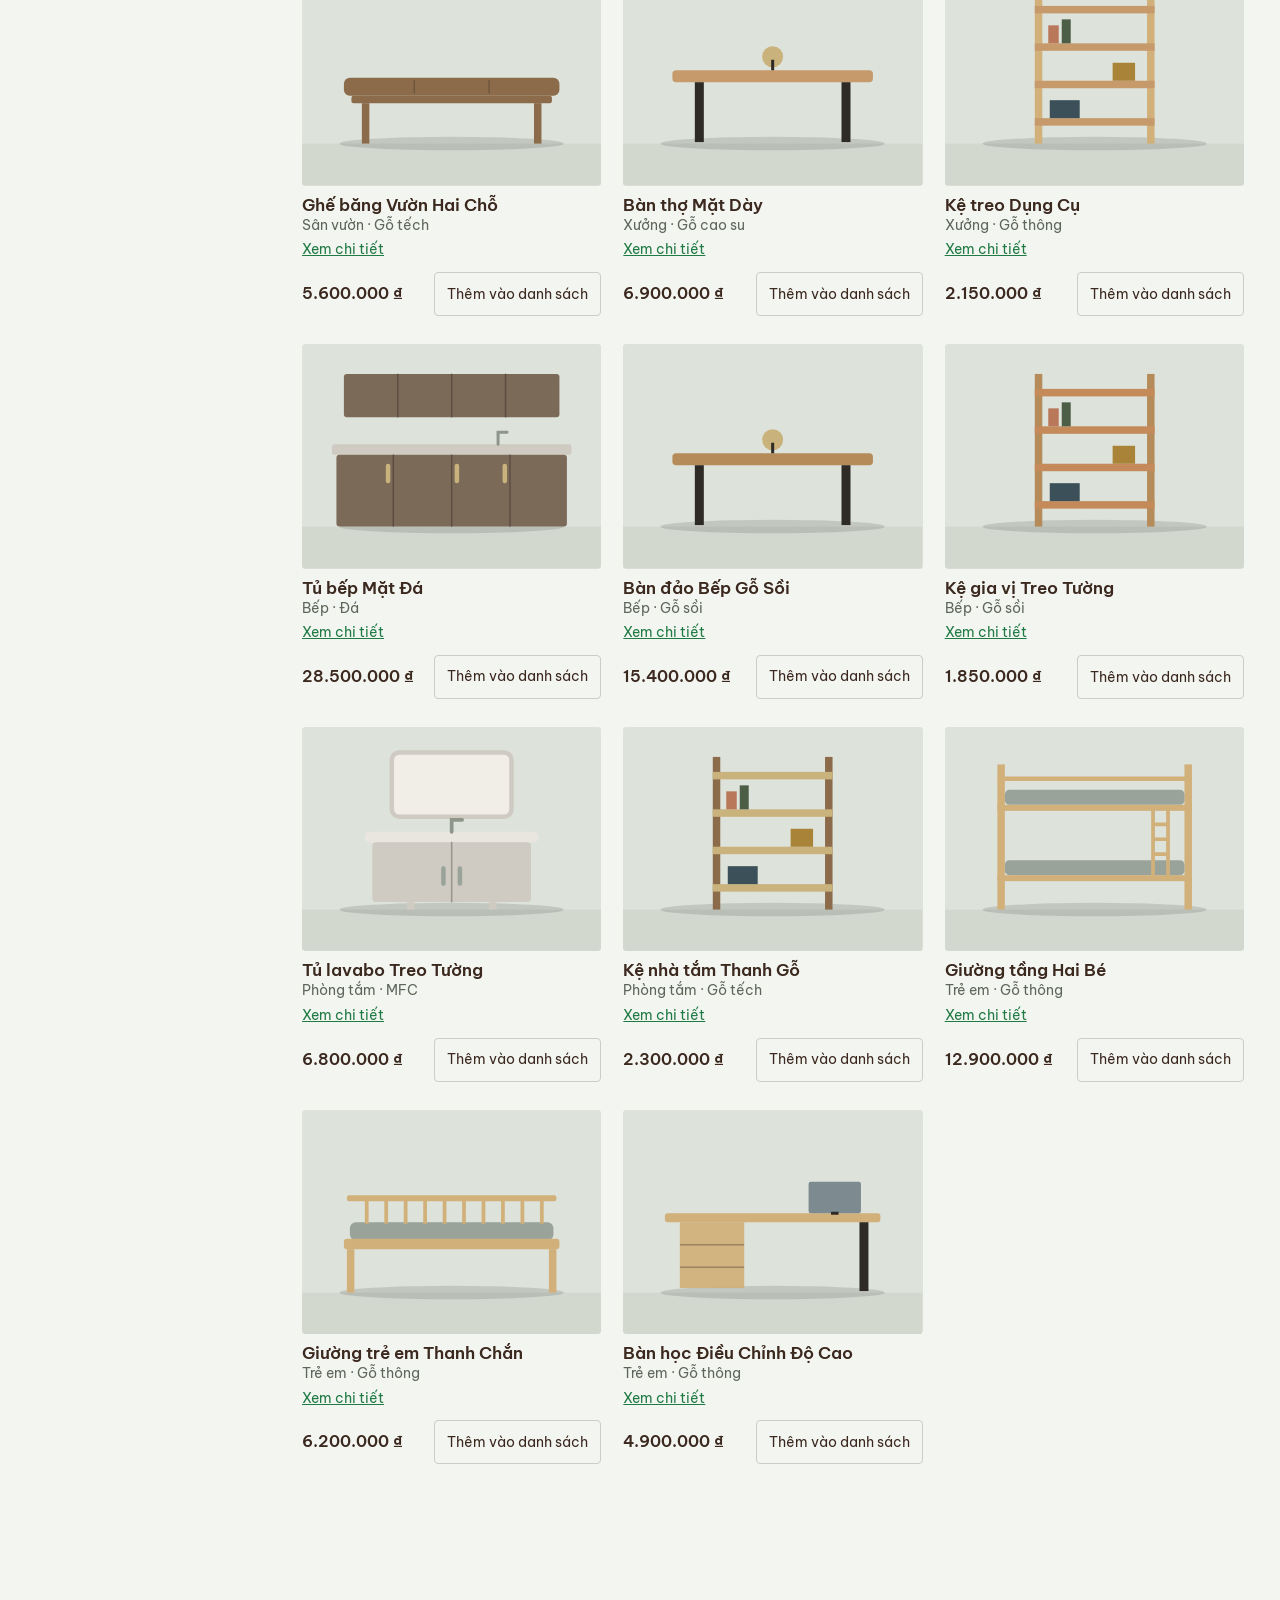
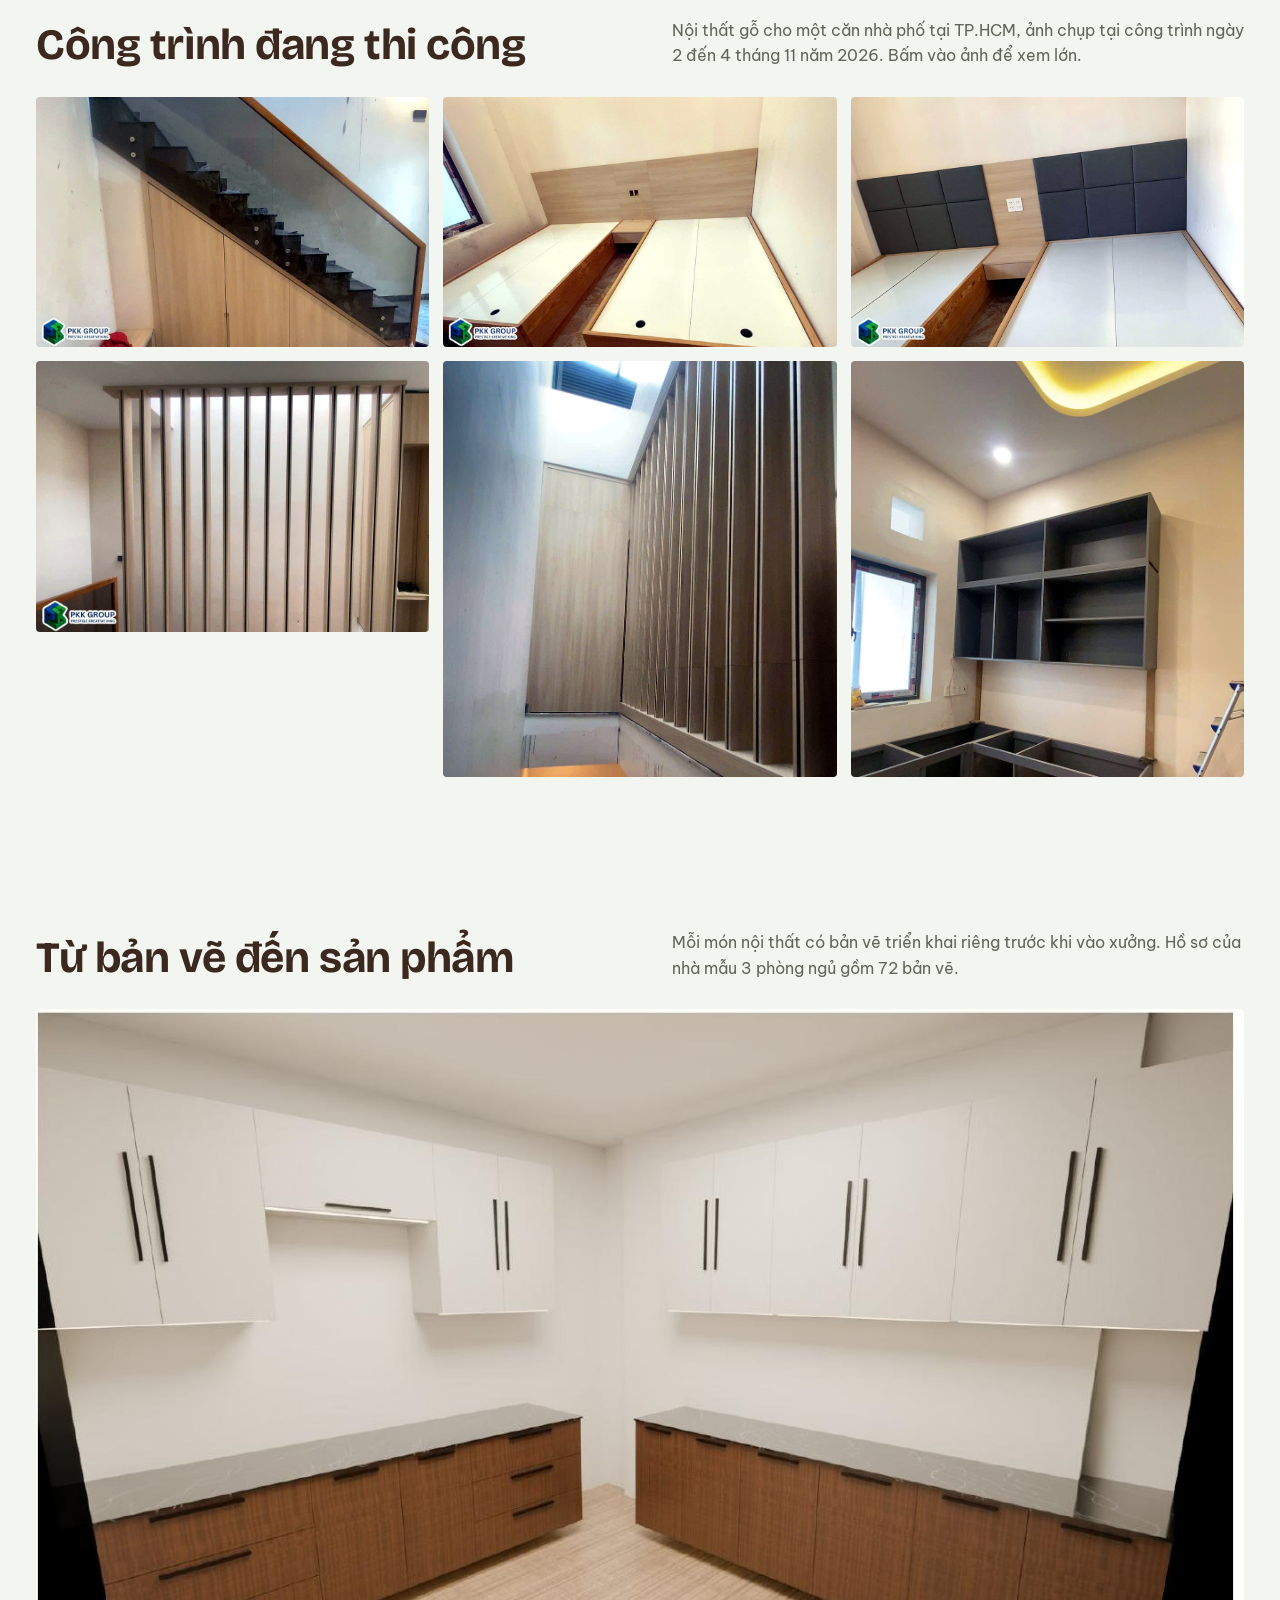
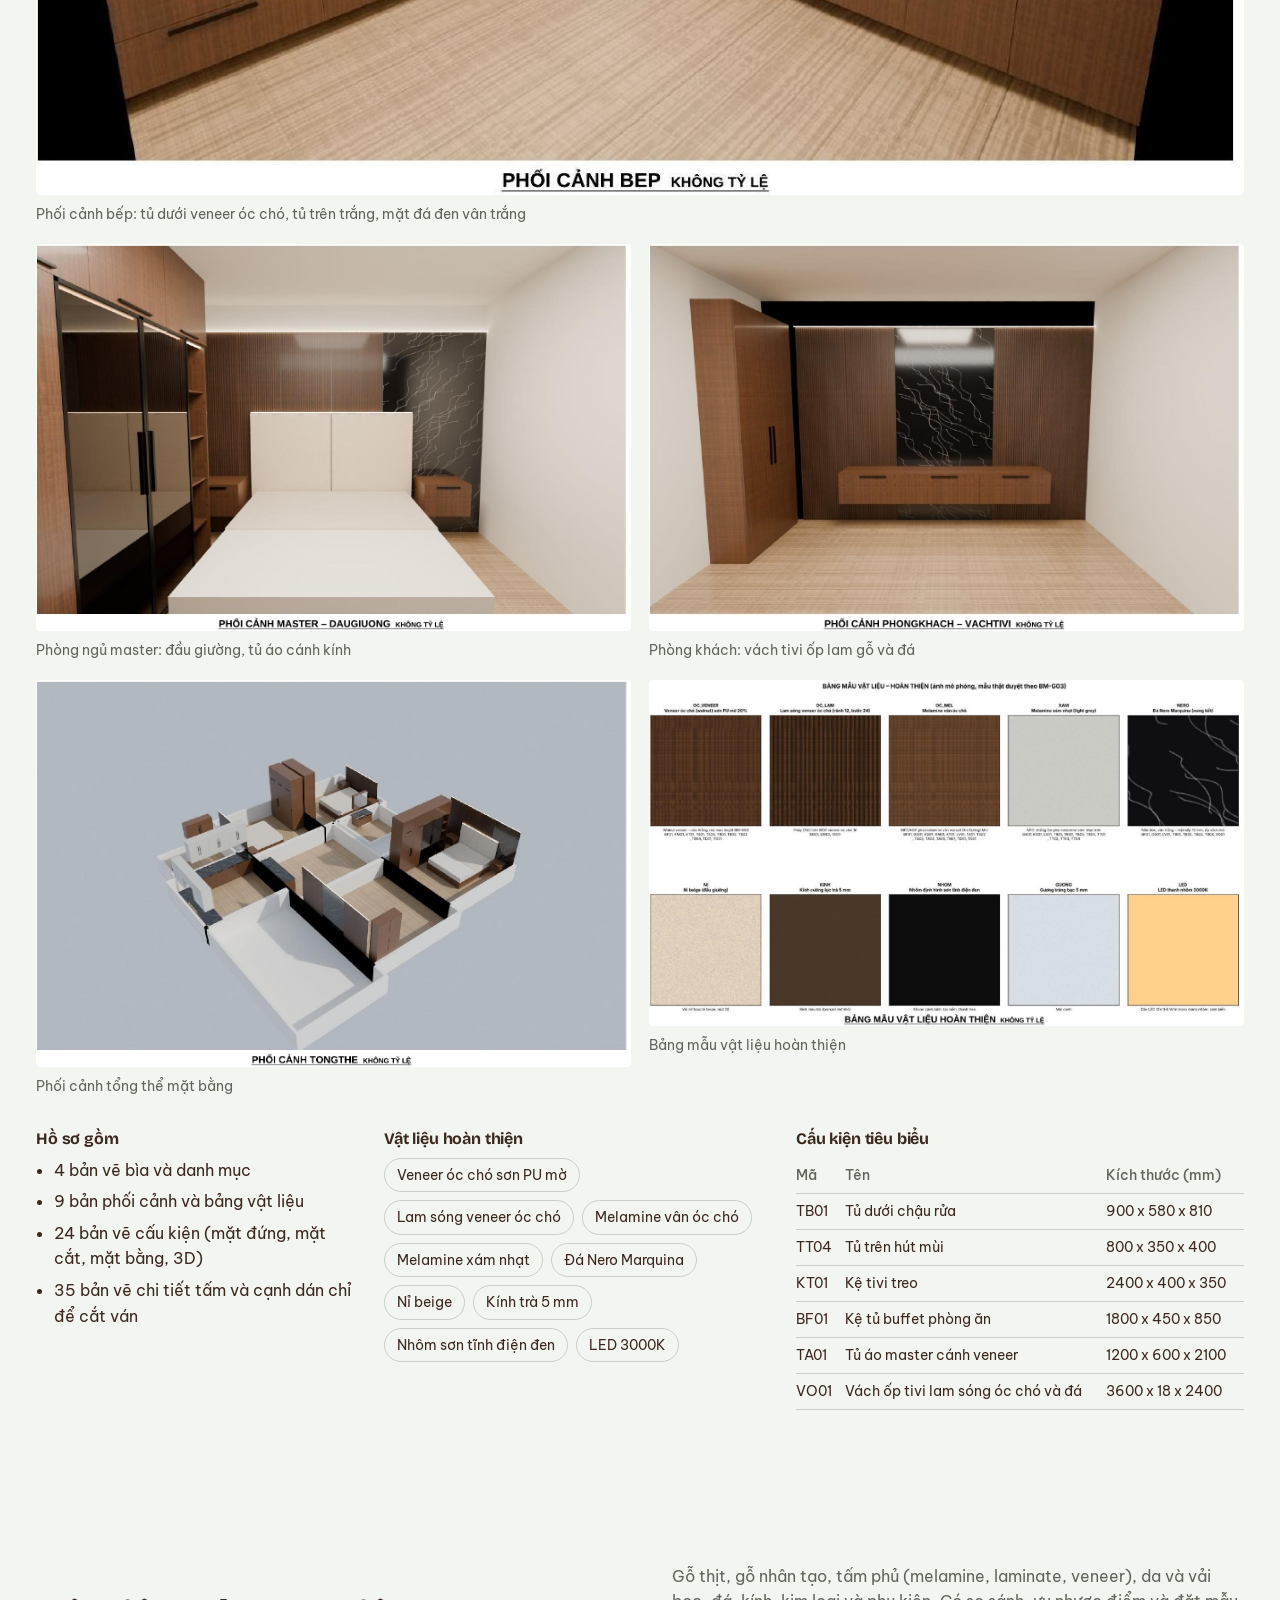
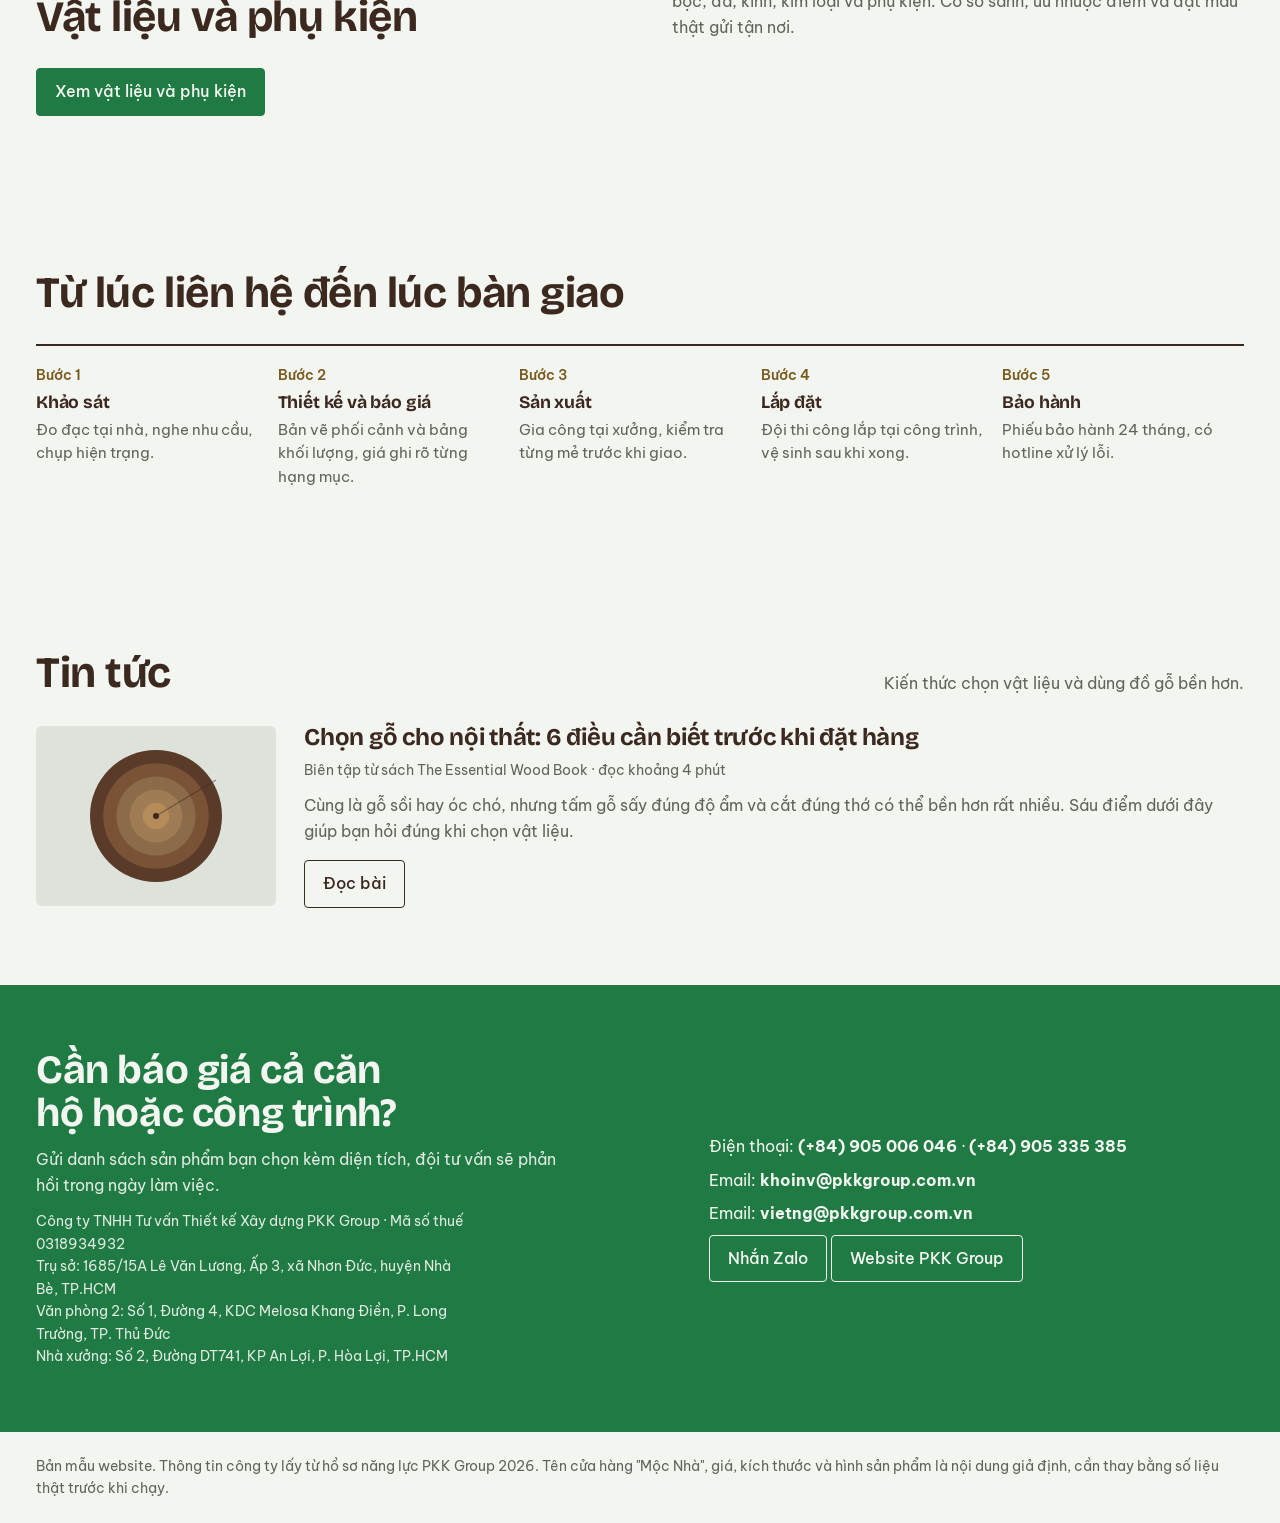
==== commit 2d9da959: "Thêm mã hiển thị ảnh sản phẩm thật, có hình vẽ minh họa dự phòng Co-Authored-By: Claude Sonnet 5.5 <" ====
--- a/index.html
+++ b/index.html
@@ -243,6 +243,7 @@
 <div class="toast" id="toast" hidden role="status"></div>
 
 <script src="products.js"></script>
+<script src="anh-that.js"></script>
 <script>
 (function(){
   /* ---------- data ---------- */
@@ -285,7 +286,7 @@
   function renderGrid(){
     var r=visible();
     $("grid").innerHTML=r.length?r.map(function(p){
-      return '<article class="card"><button type="button" class="pic" data-open="'+p.id+'" aria-label="Xem '+p.n+'">'+art(p)+'</button><div><h3>'+p.n+'</h3><div class="meta">'+p.room+' · '+p.mat+'</div><a class="more" href="san-pham.html?id='+p.id+'">Xem chi tiết</a></div><div class="row"><span class="price">'+vnd(p.price)+'</span><button class="add" type="button" data-add="'+p.id+'">'+(list.indexOf(p.id)>-1?"Đã thêm":"Thêm vào danh sách")+'</button></div></article>';
+      return '<article class="card"><button type="button" class="pic" data-open="'+p.id+'" aria-label="Xem '+p.n+'">'+art(p)+window.mnPhoto(p)+'</button><div><h3>'+p.n+'</h3><div class="meta">'+p.room+' · '+p.mat+'</div><a class="more" href="san-pham.html?id='+p.id+'">Xem chi tiết</a></div><div class="row"><span class="price">'+vnd(p.price)+'</span><button class="add" type="button" data-add="'+p.id+'">'+(list.indexOf(p.id)>-1?"Đã thêm":"Thêm vào danh sách")+'</button></div></article>';
     }).join(""):'<p class="empty">Chưa có sản phẩm khớp bộ lọc. Bỏ chọn vật liệu hoặc đổi phòng để xem thêm.</p>';
   }
   function save(){try{localStorage.setItem("mocnha-list",JSON.stringify(list))}catch(e){}}
@@ -337,7 +338,7 @@
   var cur=null;
   function openDetail(id){
     var p=P.filter(function(x){return x.id===id})[0];cur=p;
-    $("dPic").innerHTML=art(p);$("dTitle").textContent=p.n;$("dPrice").textContent=vnd(p.price);$("dDesc").textContent=p.d;
+    $("dPic").innerHTML=art(p)+window.mnPhoto(p);$("dTitle").textContent=p.n;$("dPrice").textContent=vnd(p.price);$("dDesc").textContent=p.d;
     $("dSpec").innerHTML='<dt>Kích thước</dt><dd>'+p.dim+'</dd><dt>Vật liệu</dt><dd>'+p.mat+'</dd><dt>Phòng</dt><dd>'+p.room+'</dd><dt>Bảo hành</dt><dd>24 tháng</dd>'+(p.src?'<dt>Nguồn ý tưởng</dt><dd>'+p.src+'</dd>':'');
     $("dAdd").textContent=list.indexOf(id)>-1?"Bỏ khỏi danh sách tư vấn":"Thêm vào danh sách tư vấn";
     $("dMore").href="san-pham.html?id="+id;
--- a/styles.css
+++ b/styles.css
@@ -209,3 +209,7 @@
 @media (prefers-color-scheme: dark){:root:not([data-theme="light"]){--brass-ink:var(--brass)}}
 :root[data-theme="dark"]{--brass-ink:var(--brass)}
 .steps li::before,.mcard .lvl{color:var(--brass-ink)}
+
+/* Ảnh sản phẩm thật phủ lên hình vẽ minh họa */
+.card .pic,.sheet .pic,.pd-main,.pd-thumbs .th{position:relative}
+.anh-that{position:absolute;inset:0;width:100%;height:100%;object-fit:cover;display:block}
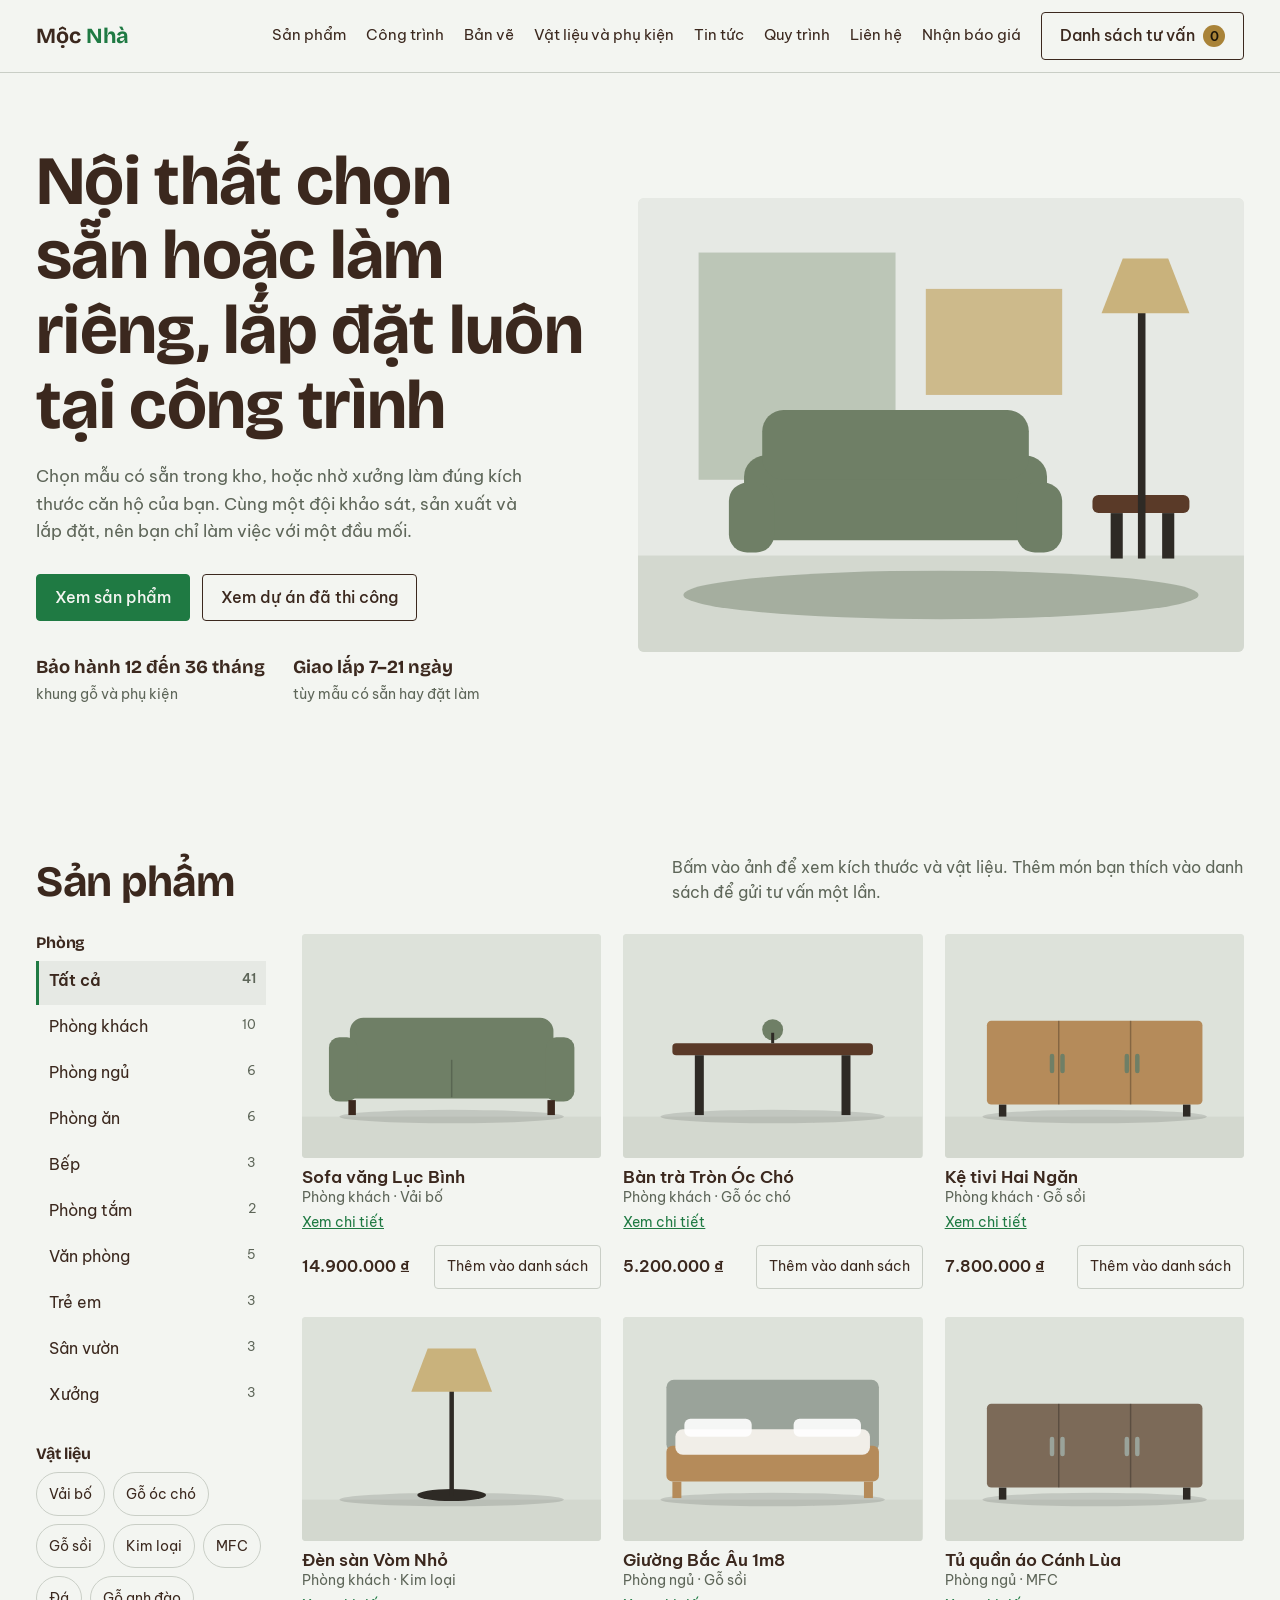
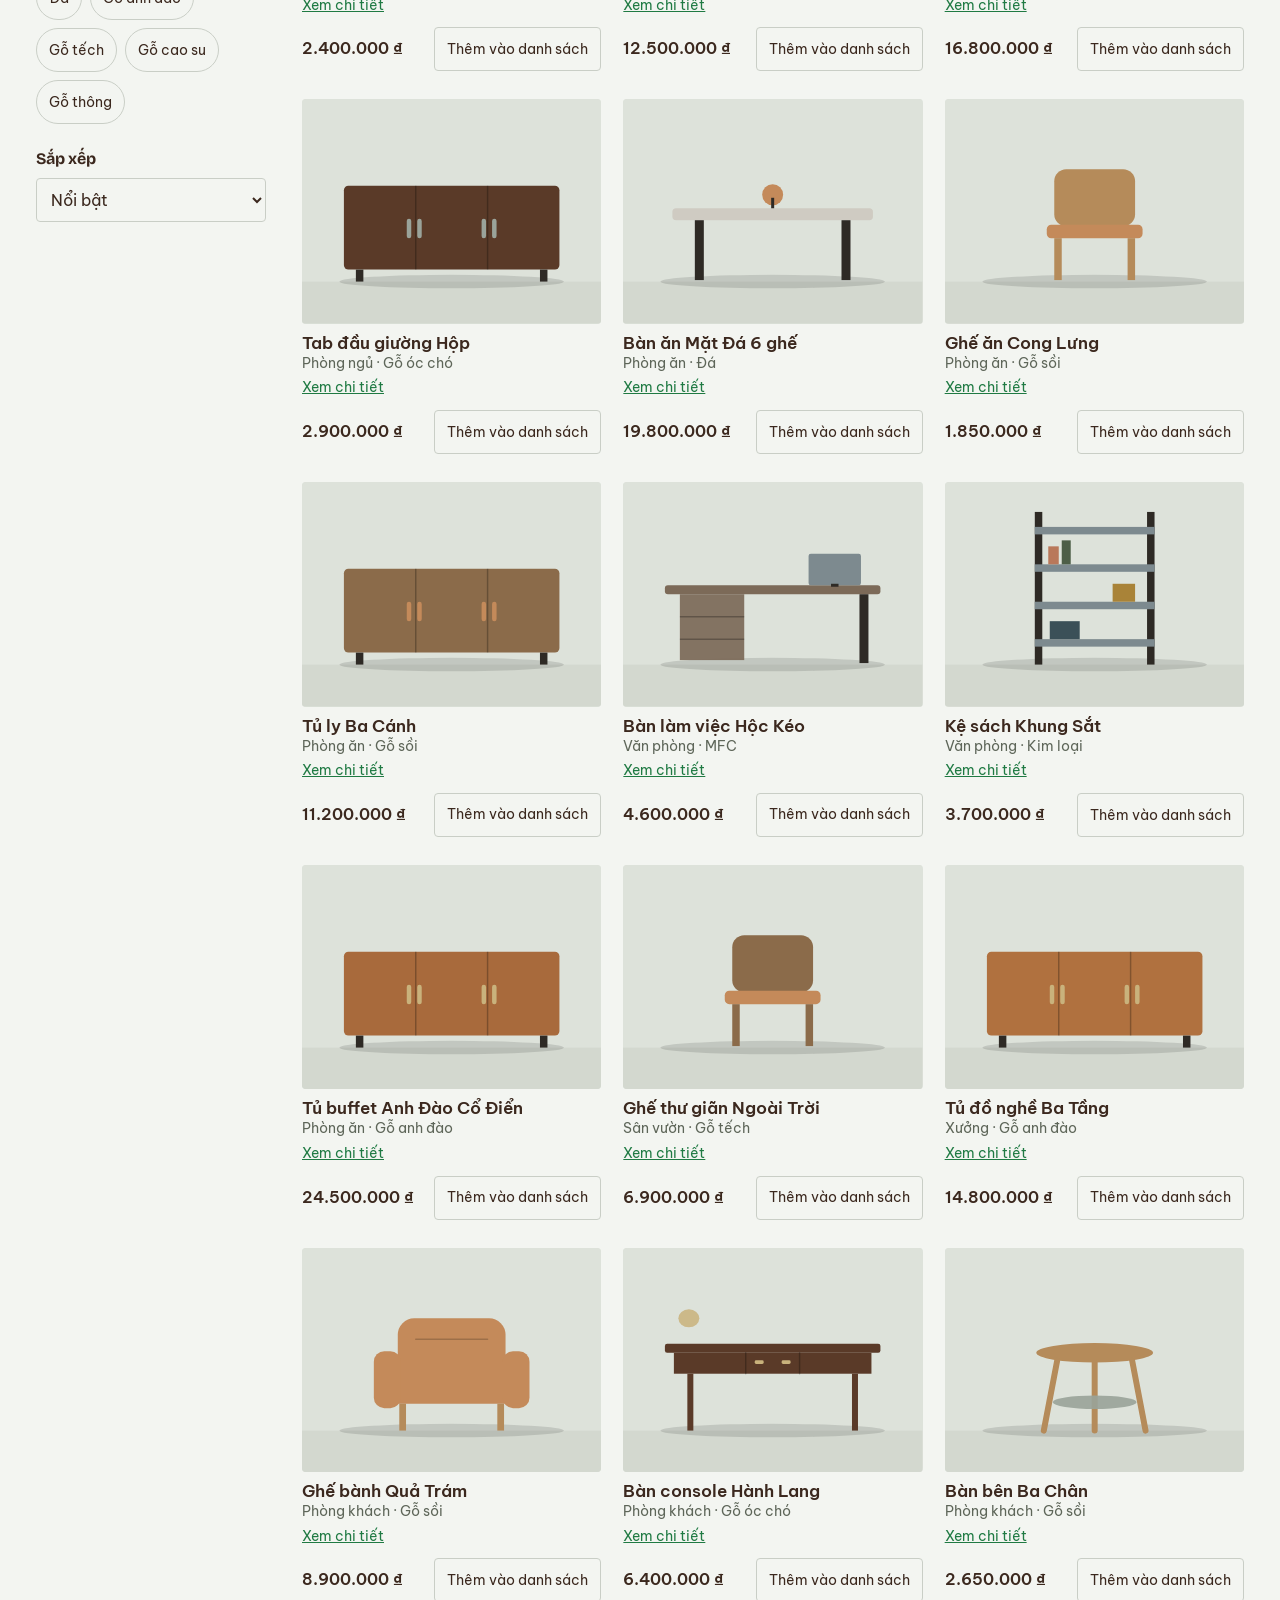
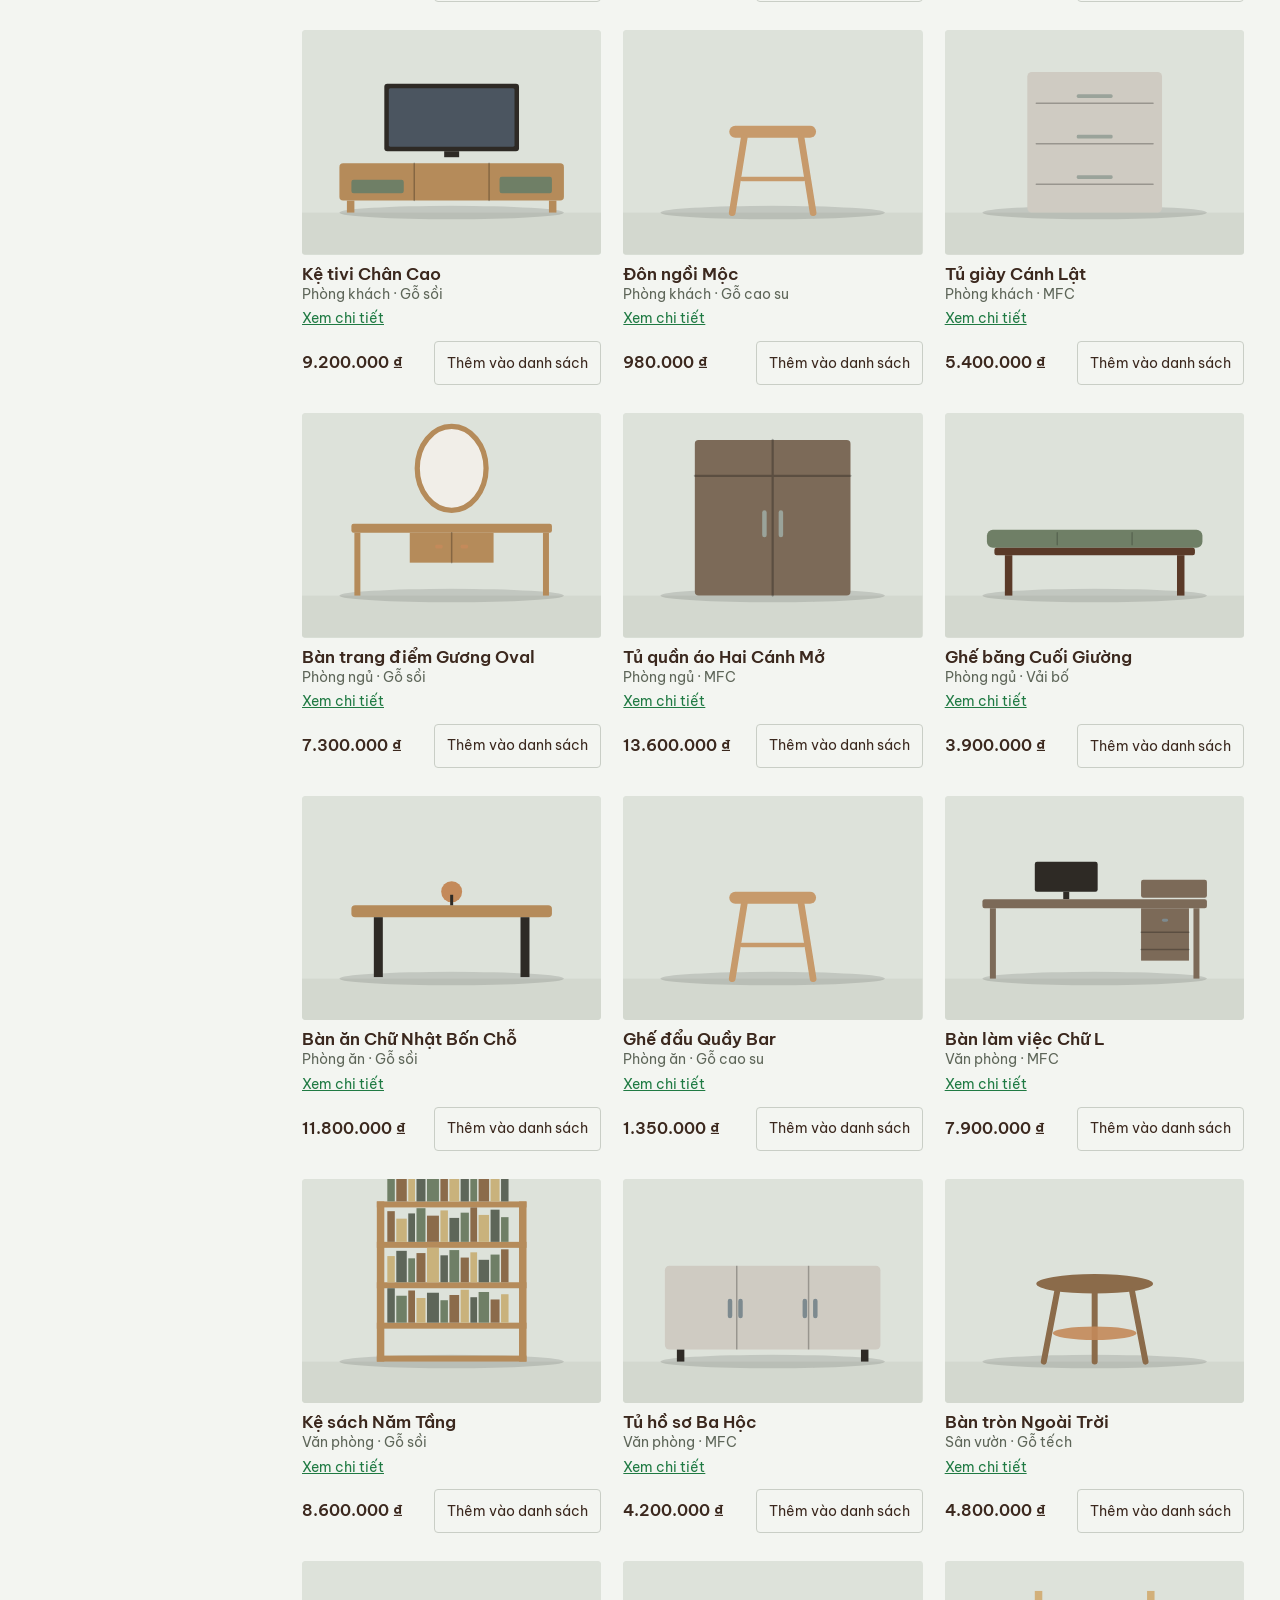
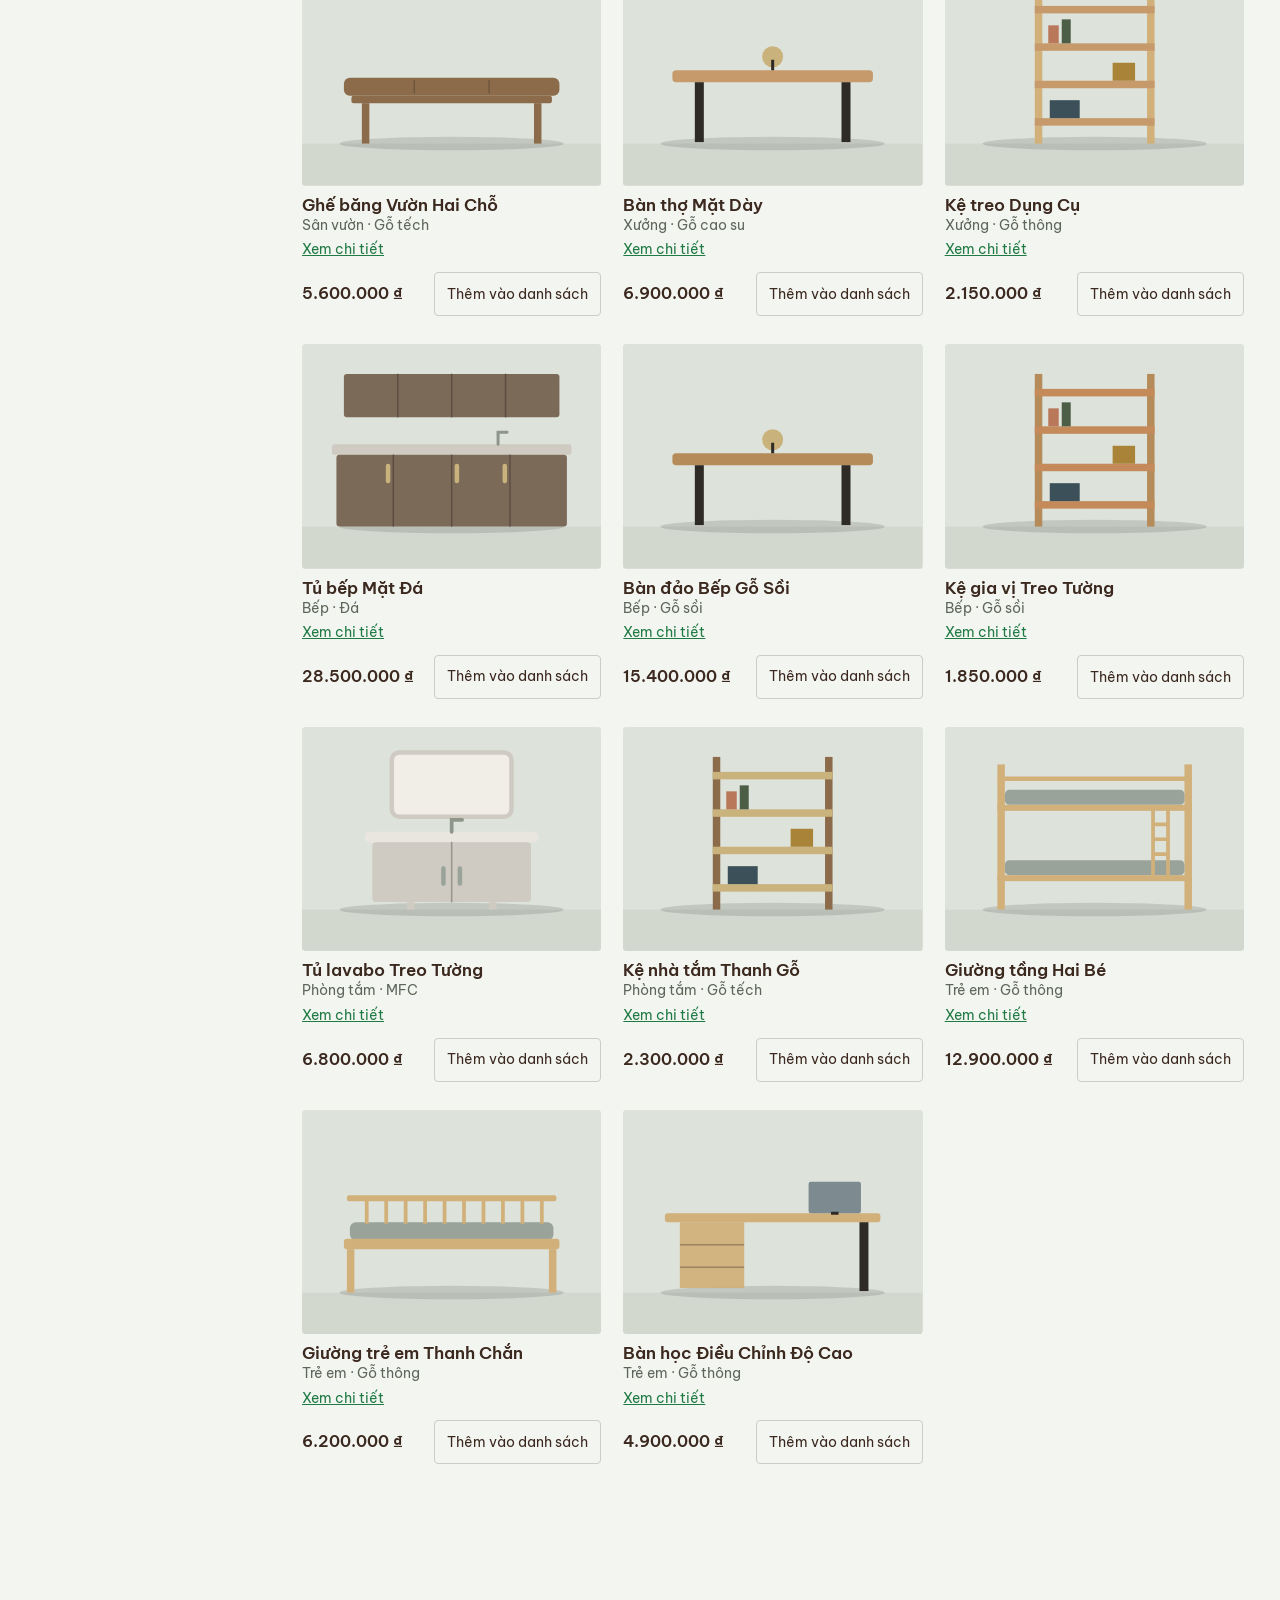
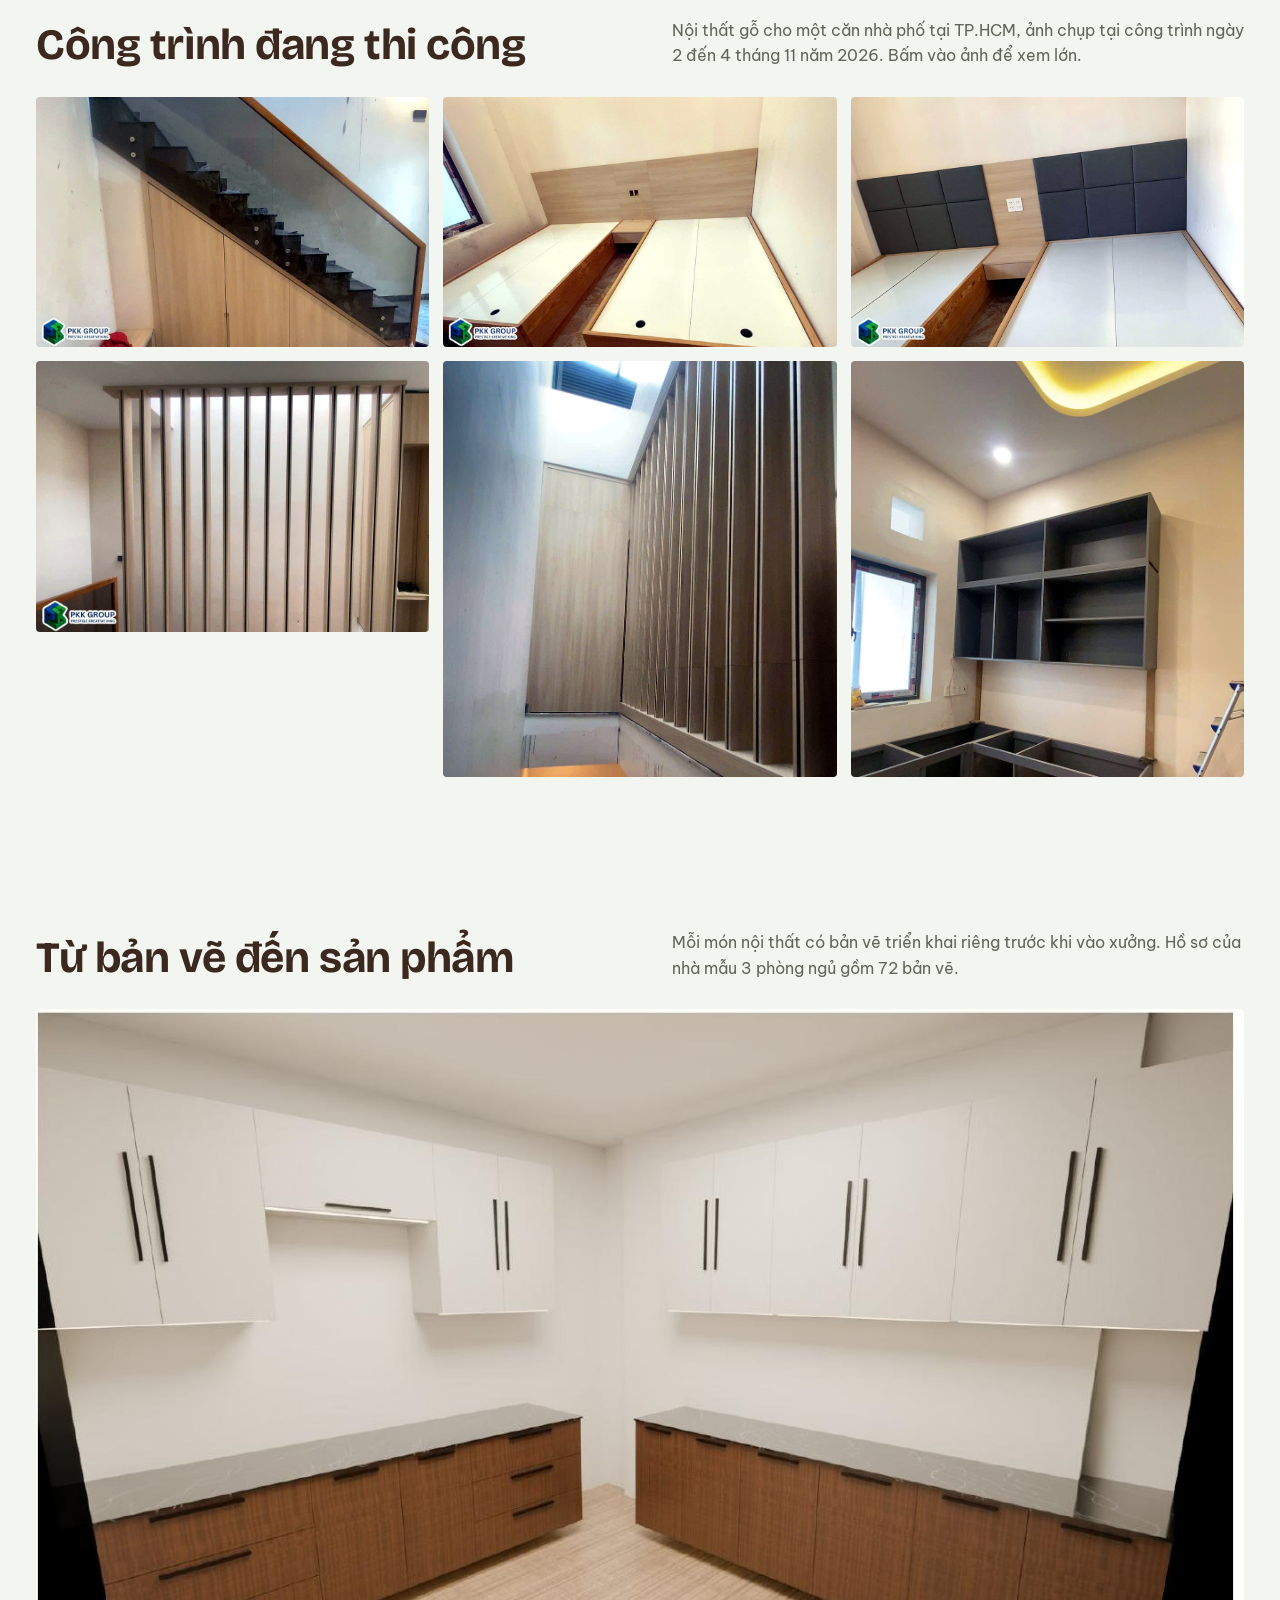
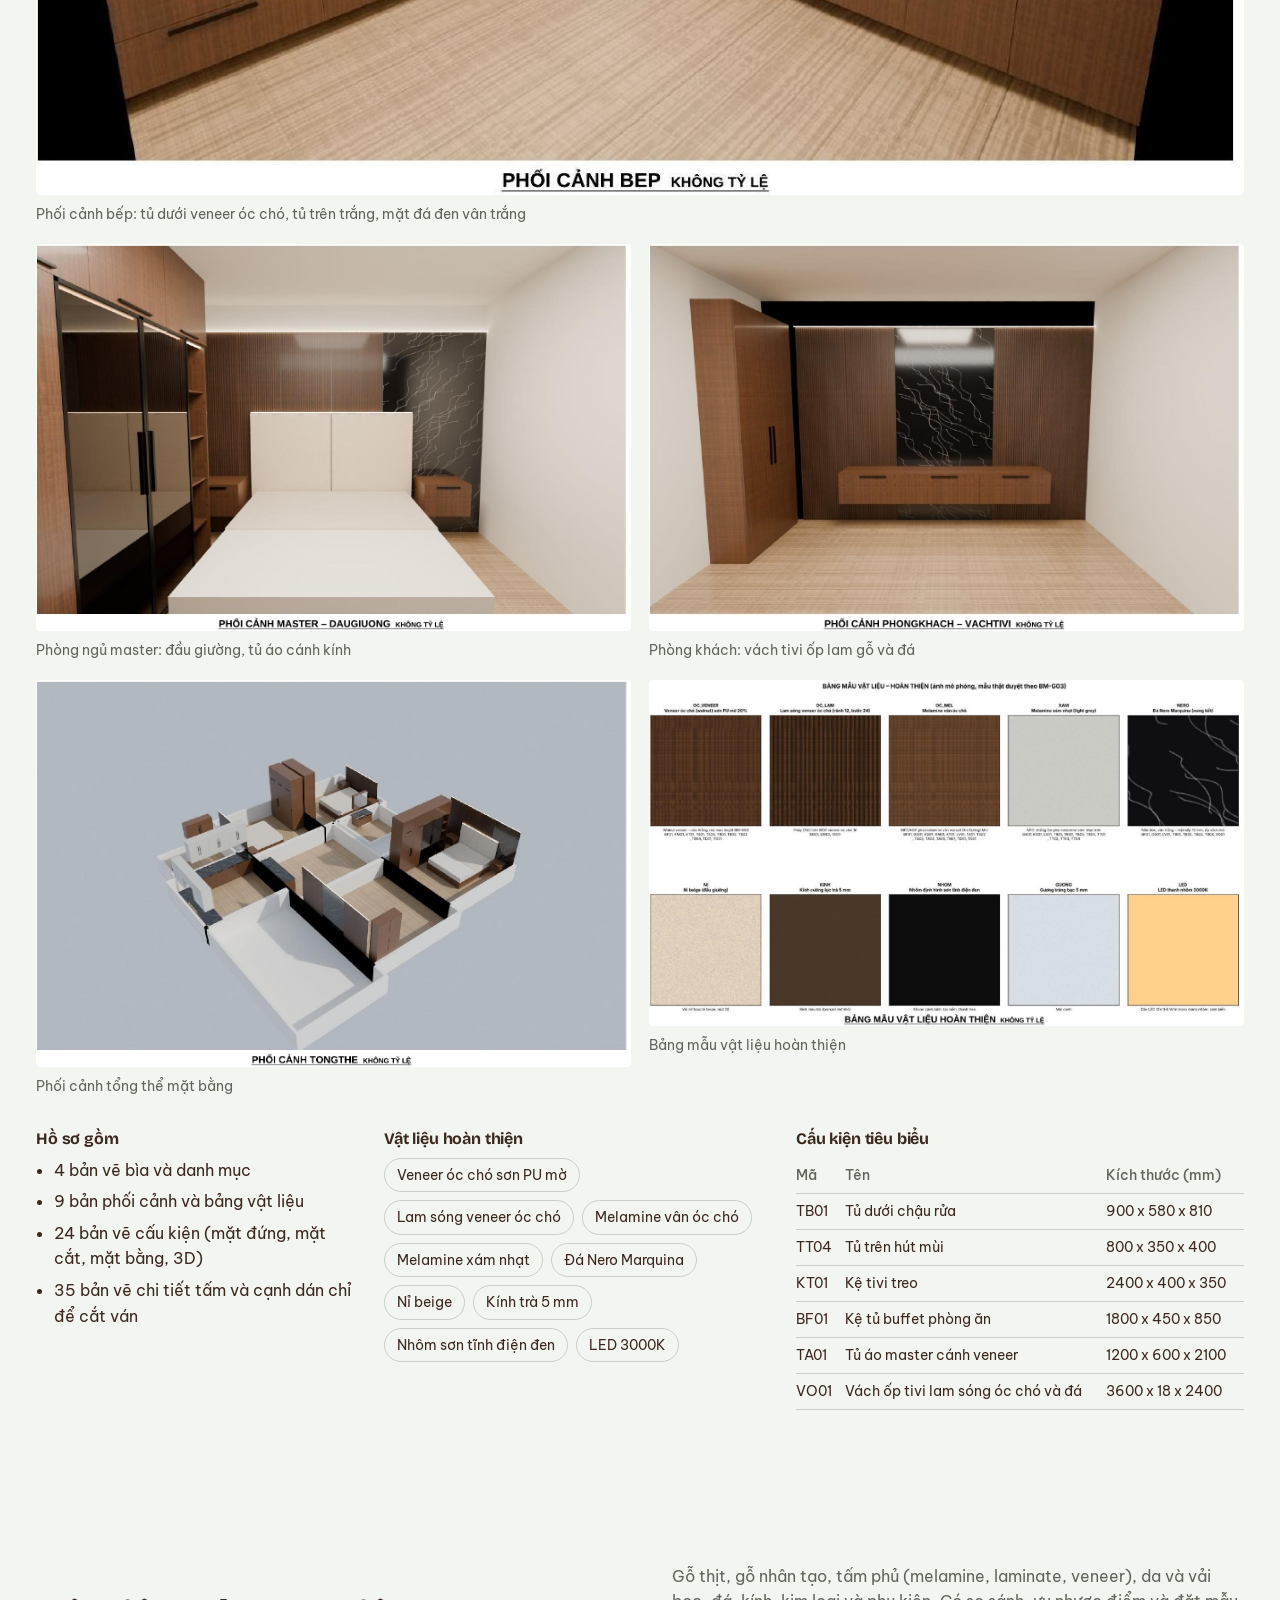
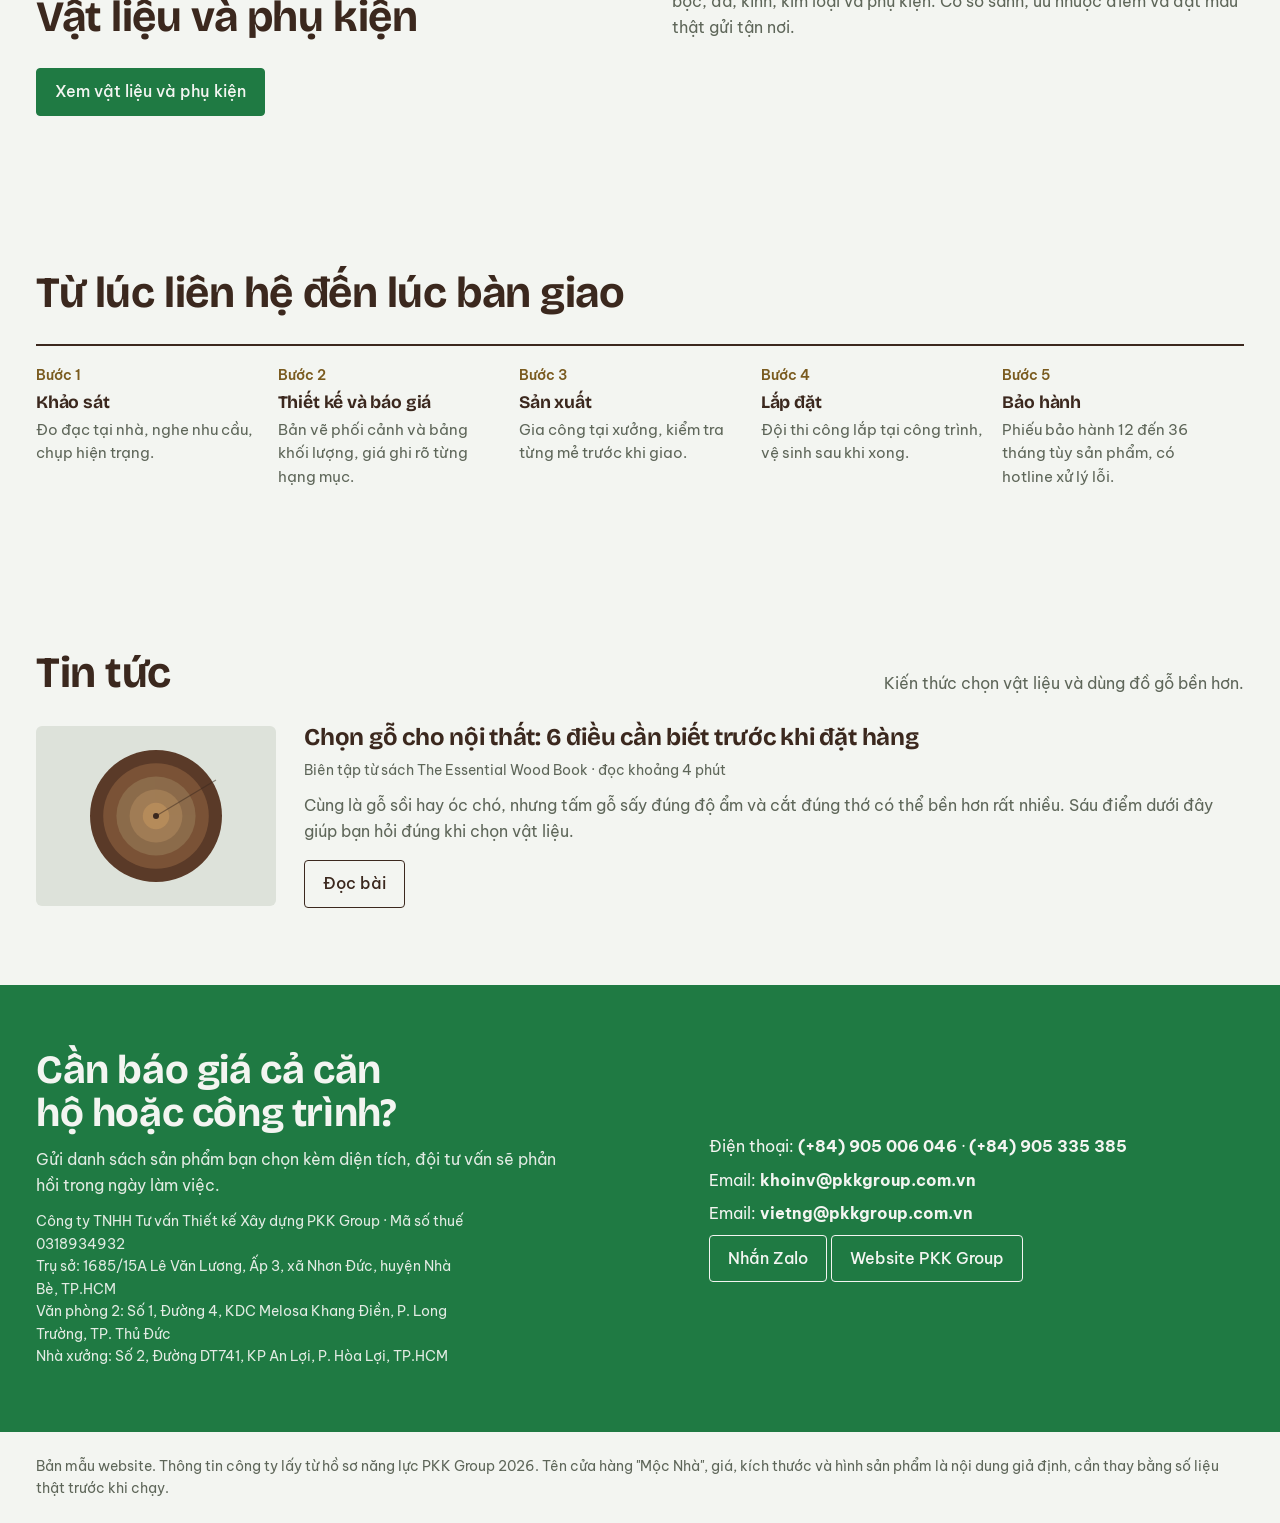
==== commit 8b865625: "Bảo hành theo loại sản phẩm, bỏ gửi email khỏi kịch bản Apps Script Co-Authored-By: Claude Sonnet 5." ====
--- a/index.html
+++ b/index.html
@@ -49,7 +49,7 @@
         <a class="btn" href="#du-an">Xem dự án đã thi công</a>
       </div>
       <div class="facts">
-        <div><b>Bảo hành 24 tháng</b>khung gỗ và phụ kiện</div>
+        <div><b>Bảo hành 12 đến 36 tháng</b>khung gỗ và phụ kiện</div>
         <div><b>Giao lắp 7–21 ngày</b>tùy mẫu có sẵn hay đặt làm</div>
       </div>
     </div>
@@ -141,7 +141,7 @@
       <li><h3>Thiết kế và báo giá</h3><p>Bản vẽ phối cảnh và bảng khối lượng, giá ghi rõ từng hạng mục.</p></li>
       <li><h3>Sản xuất</h3><p>Gia công tại xưởng, kiểm tra từng mẻ trước khi giao.</p></li>
       <li><h3>Lắp đặt</h3><p>Đội thi công lắp tại công trình, vệ sinh sau khi xong.</p></li>
-      <li><h3>Bảo hành</h3><p>Phiếu bảo hành 24 tháng, có hotline xử lý lỗi.</p></li>
+      <li><h3>Bảo hành</h3><p>Phiếu bảo hành 12 đến 36 tháng tùy sản phẩm, có hotline xử lý lỗi.</p></li>
     </ol>
   </section>
 
@@ -244,6 +244,7 @@
 
 <script src="products.js"></script>
 <script src="anh-that.js"></script>
+<script src="bao-hanh.js"></script>
 <script>
 (function(){
   /* ---------- data ---------- */
@@ -339,7 +340,7 @@
   function openDetail(id){
     var p=P.filter(function(x){return x.id===id})[0];cur=p;
     $("dPic").innerHTML=art(p)+window.mnPhoto(p);$("dTitle").textContent=p.n;$("dPrice").textContent=vnd(p.price);$("dDesc").textContent=p.d;
-    $("dSpec").innerHTML='<dt>Kích thước</dt><dd>'+p.dim+'</dd><dt>Vật liệu</dt><dd>'+p.mat+'</dd><dt>Phòng</dt><dd>'+p.room+'</dd><dt>Bảo hành</dt><dd>24 tháng</dd>'+(p.src?'<dt>Nguồn ý tưởng</dt><dd>'+p.src+'</dd>':'');
+    $("dSpec").innerHTML='<dt>Kích thước</dt><dd>'+p.dim+'</dd><dt>Vật liệu</dt><dd>'+p.mat+'</dd><dt>Phòng</dt><dd>'+p.room+'</dd><dt>Bảo hành</dt><dd>'+window.mnWarranty(p.kind)+' tháng (mẫu)</dd>'+(p.src?'<dt>Nguồn ý tưởng</dt><dd>'+p.src+'</dd>':'');
     $("dAdd").textContent=list.indexOf(id)>-1?"Bỏ khỏi danh sách tư vấn":"Thêm vào danh sách tư vấn";
     $("dMore").href="san-pham.html?id="+id;
     $("detail").hidden=false;
